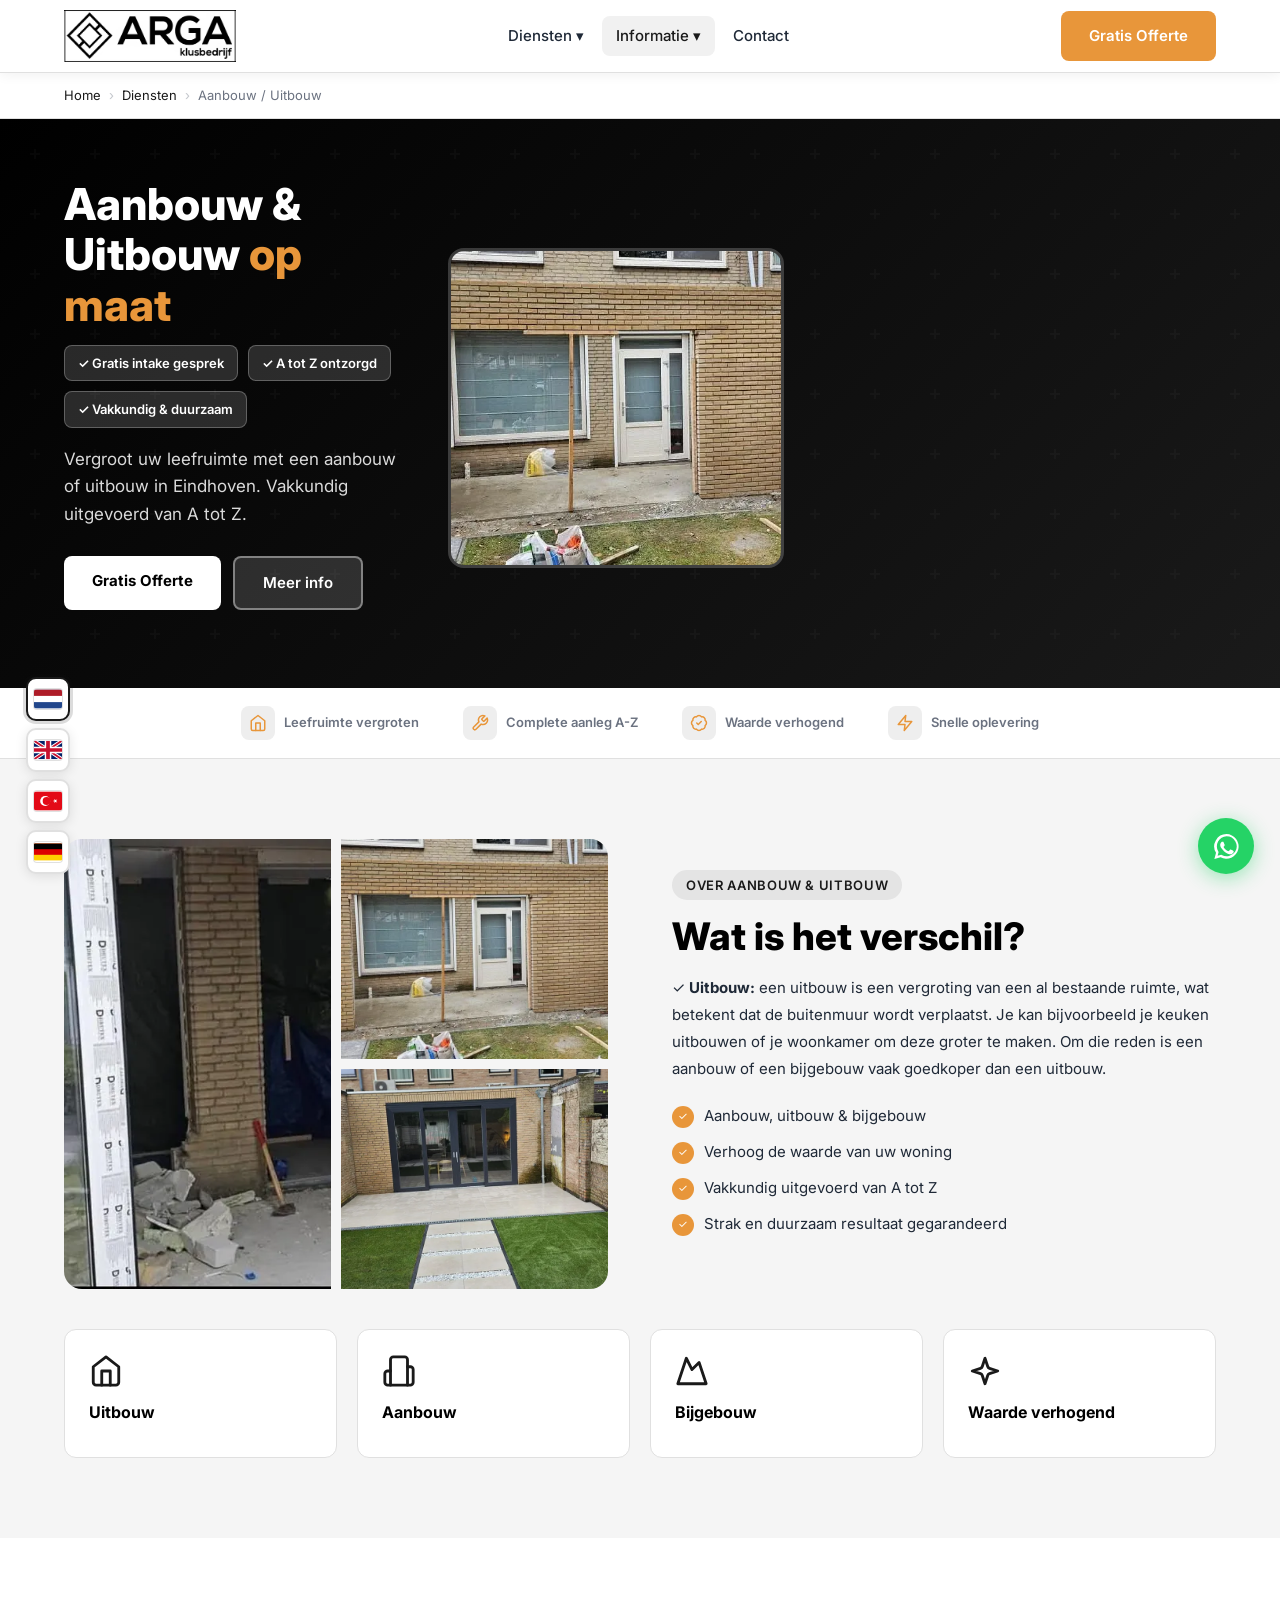
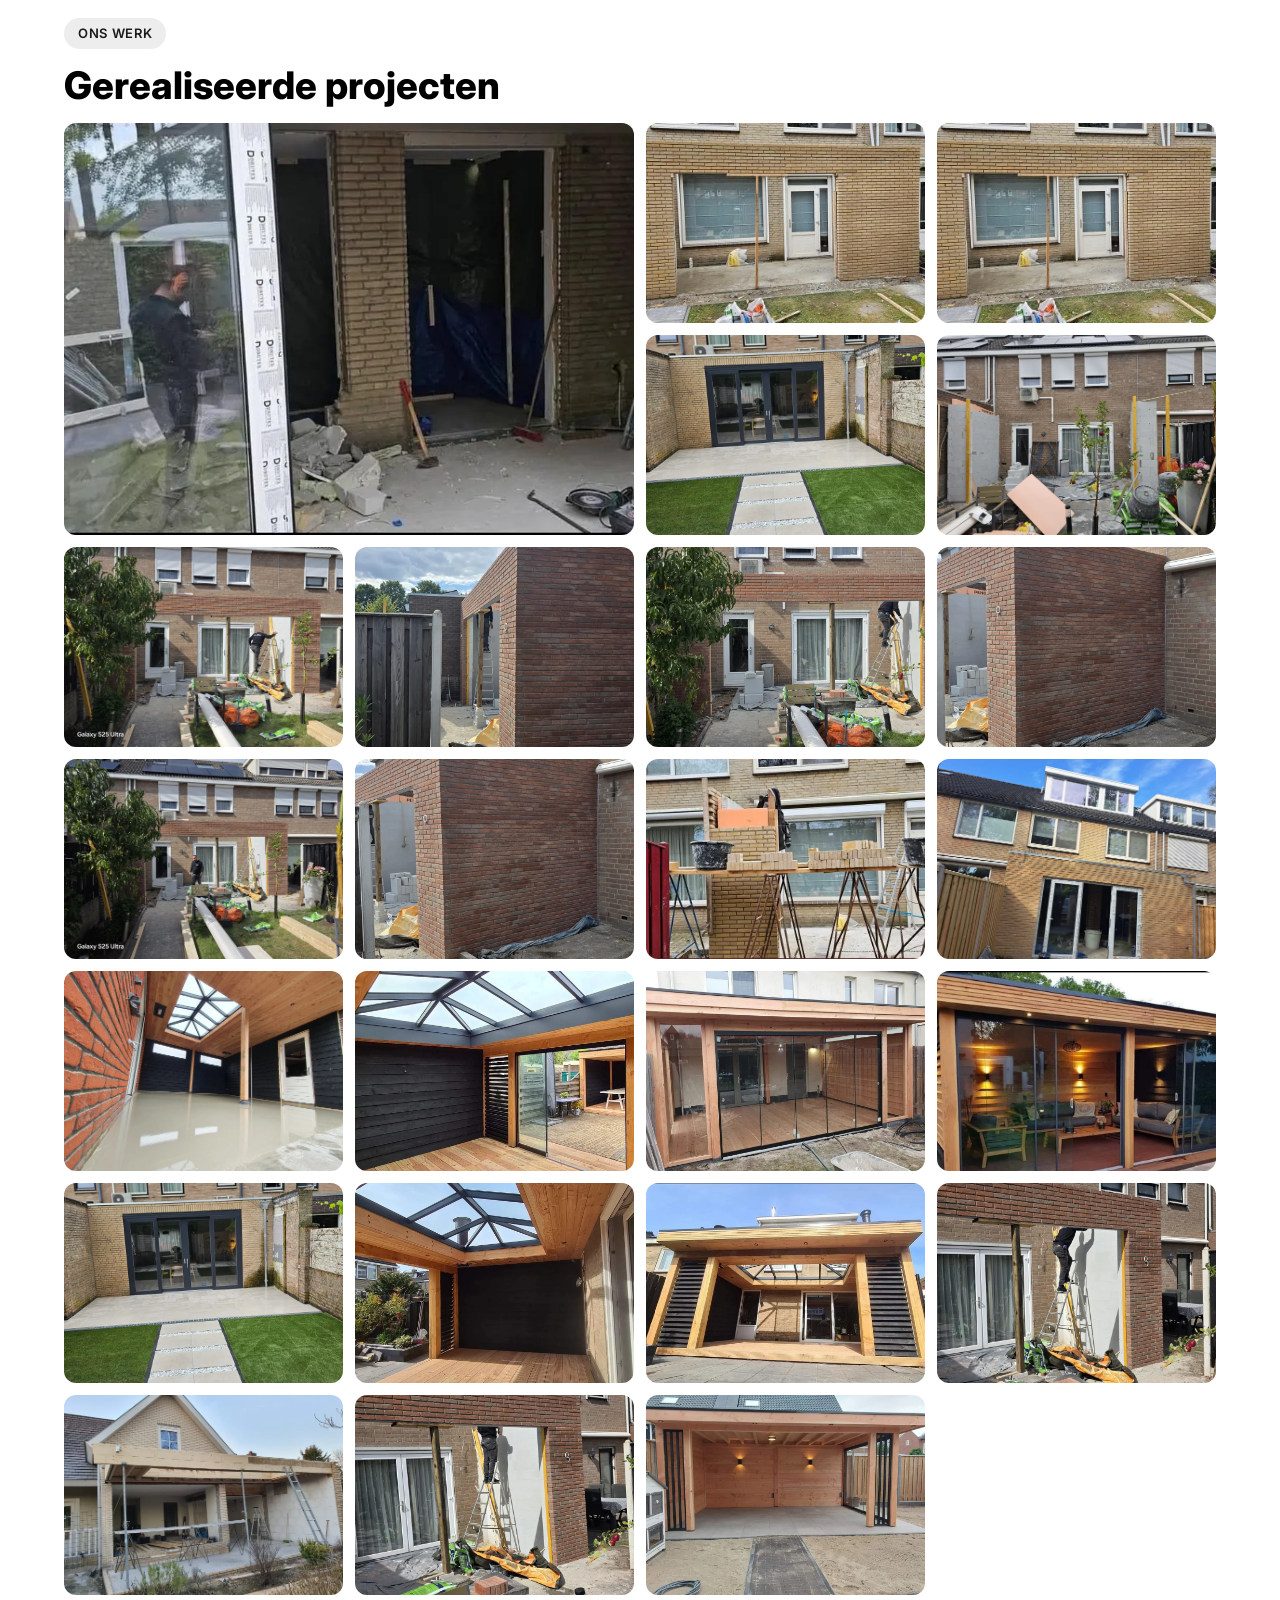
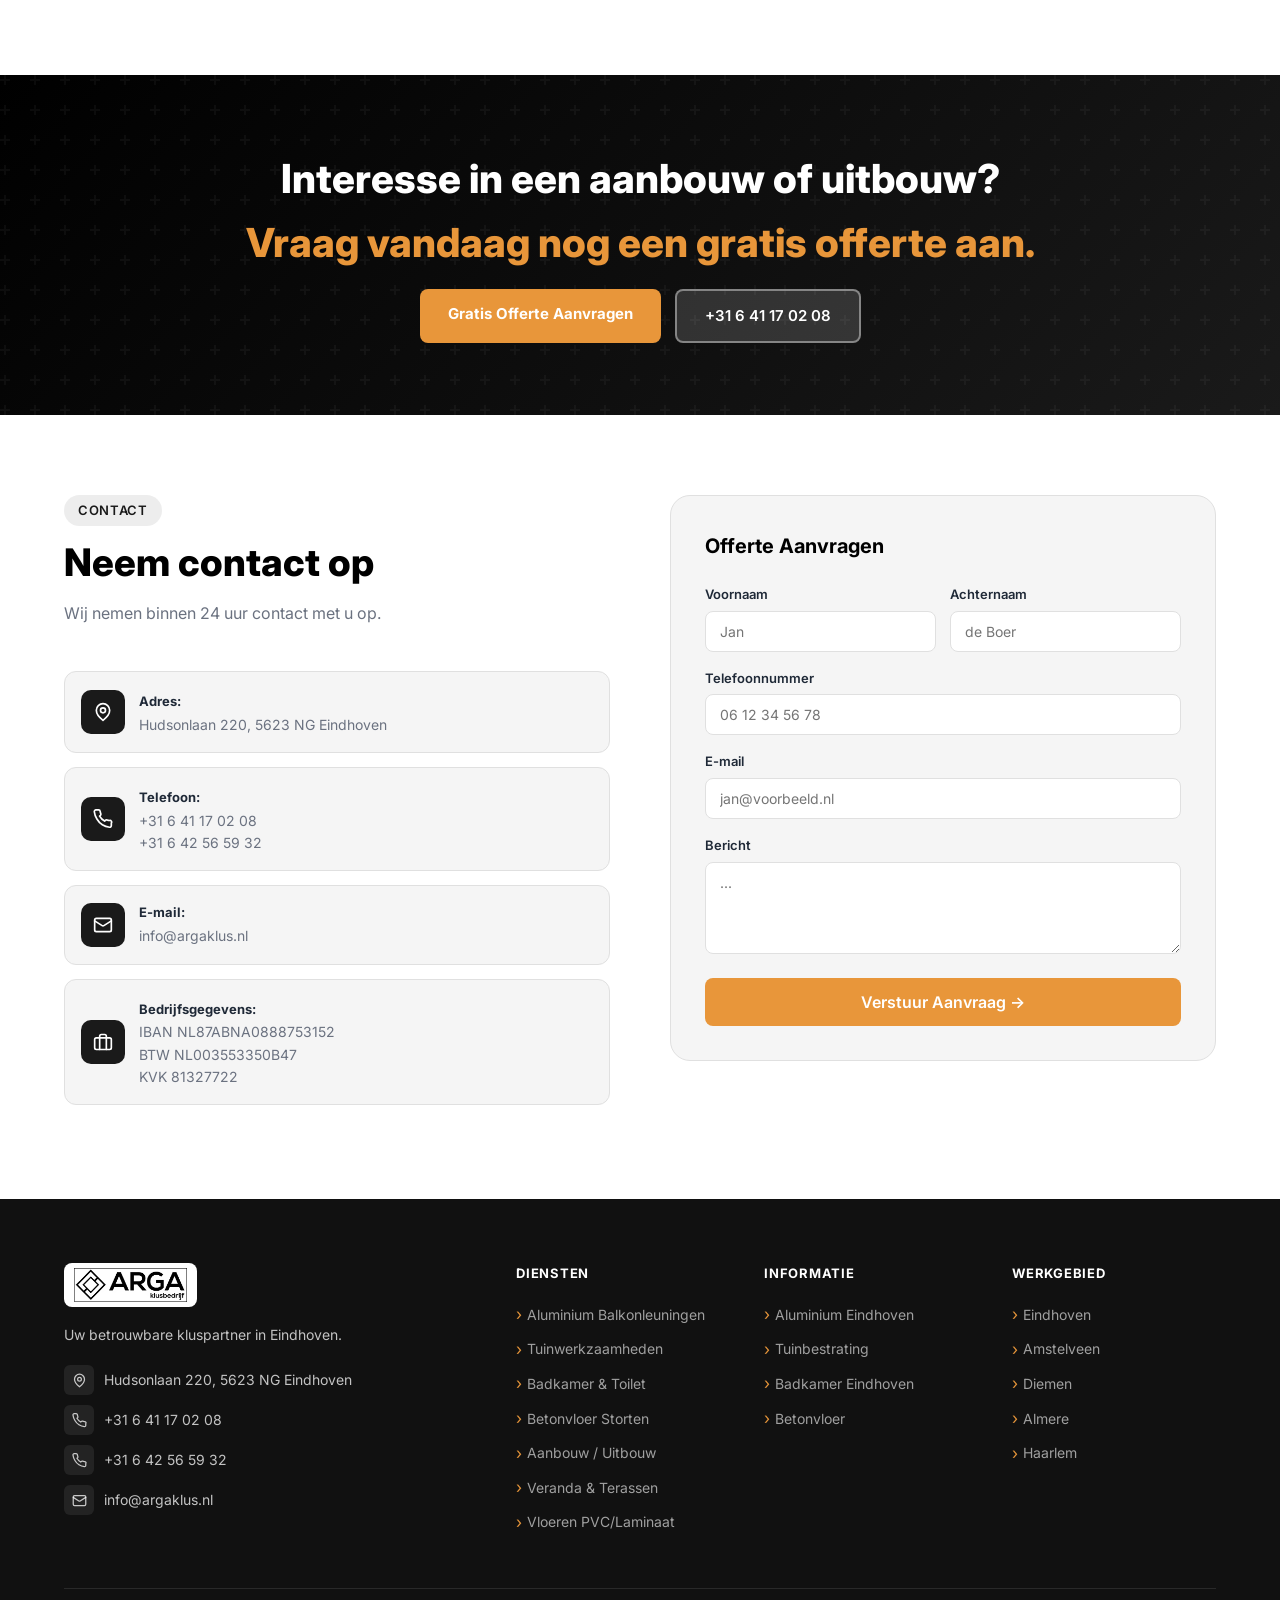
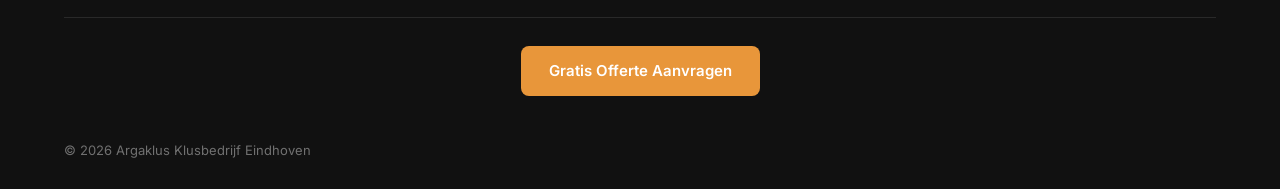
==== aanbouw-uitbouw.html @ f128bb31 "fix: restore img-gallery grid layout on mobile Problem: picture { display: contents } has known bugs" ====
<!DOCTYPE html>
<html lang="nl">
<head>
<meta charset="UTF-8" />
<meta name="viewport" content="width=device-width, initial-scale=1.0" />
<title>Aanbouw & Uitbouw Eindhoven – Argaklus Eindhoven</title>
<meta name="description" content="Professionele aanbouw en uitbouw in Eindhoven van A tot Z. Vergroot uw leefruimte met een vakkundige aanbouw of uitbouw." />
<link rel="preconnect" href="https://fonts.googleapis.com" />
<link rel="preconnect" href="https://fonts.gstatic.com" crossorigin />
<link rel="preload" href="https://fonts.googleapis.com/css2?family=Inter:wght@400;500;600;700;800&display=swap" as="style" onload="this.onload=null;this.rel='stylesheet'" />
<noscript><link rel="stylesheet" href="https://fonts.googleapis.com/css2?family=Inter:wght@400;500;600;700;800&display=swap" /></noscript>
<link rel="stylesheet" href="style.css?v=14" />
<style>
.page-hero{background:linear-gradient(135deg,var(--primary-dark),var(--primary));color:white;padding:60px 0 50px;position:relative;overflow:hidden}
.page-hero::before{content:'';position:absolute;inset:0;opacity:.4;background:url("data:image/svg+xml,%3Csvg width='60' height='60' viewBox='0 0 60 60' xmlns='http://www.w3.org/2000/svg'%3E%3Cg fill='none'%3E%3Cg fill='%23ffffff' fill-opacity='0.06'%3E%3Cpath d='M36 34v-4h-2v4h-4v2h4v4h2v-4h4v-2h-4z'/%3E%3C/g%3E%3C/g%3E%3C/svg%3E")}
.page-hero__inner{position:relative;display:grid;grid-template-columns:1fr 1fr;gap:48px;align-items:center}
.page-hero h1{font-size:clamp(26px,4vw,44px);font-weight:800;line-height:1.15;margin-bottom:14px}
.page-hero h1 em{color:var(--accent);font-style:normal}
.ph-lead{font-size:16px;opacity:.85;margin-bottom:22px}
.page-hero__img{border-radius:16px;overflow:hidden;height:320px;border:3px solid rgba(255,255,255,.2)}
.page-hero__img img{width:100%;height:100%;object-fit:cover}
.hbadges{display:flex;gap:10px;flex-wrap:wrap;margin-bottom:18px}
.hb{background:rgba(255,255,255,.15);border:1px solid rgba(255,255,255,.25);border-radius:8px;padding:7px 13px;font-size:13px;font-weight:600}
.info-grid{display:grid;grid-template-columns:repeat(auto-fit,minmax(240px,1fr));gap:20px;margin-top:40px}
.info-card{background:var(--white);border:1px solid var(--border);border-radius:var(--radius);padding:24px}
.info-card .ici{margin-bottom:12px;color:var(--primary);display:flex;align-items:center}.info-card .ici svg{display:block;flex-shrink:0}
.info-card h3{font-size:16px;font-weight:700;color:var(--primary-dark);margin-bottom:8px}
.info-card p{font-size:14px;color:var(--text-light);line-height:1.7}
.dt p{font-size:15px;color:var(--text);line-height:1.8;margin-bottom:14px}
@media(max-width:960px){.page-hero__inner{grid-template-columns:1fr}.page-hero__img{height:200px}}
</style>
<link rel="preload" as="image" href="img/aanbouw/aanbouw-2.webp" type="image/webp" fetchpriority="high" />
<link rel="icon" href="img/logo.svg" type="image/svg+xml" /><link rel="icon" href="img/logo.png" type="image/png" />
</head>
<body><nav class="navbar"><div class="container"><div class="navbar__inner">
<a href="index.html" class="navbar__logo">
  <img src="img/logo.png" alt="ARGA klusbedrijf" width="140" height="42">
</a>
<ul class="navbar__menu">
<li><a href="index.html#diensten"><span data-lang="nl" class="lang-active">Diensten &#9662;</span><span data-lang="en">Services &#9662;</span><span data-lang="tr">Hizmetler &#9662;</span></a>
<div class="dropdown">
<a href="aluminium-balkonleuningen.html"><span data-lang="nl" class="lang-active">Aluminium Balkonleuningen</span><span data-lang="en">Aluminium Balcony Railings</span><span data-lang="tr">Aluminyum Balkon Korkuluklari</span></a>
<a href="tuinwerkzaamheden.html"><span data-lang="nl" class="lang-active">Tuinwerkzaamheden</span><span data-lang="en">Garden Works</span><span data-lang="tr">Bahce Islemleri</span></a>
<a href="badkamer-renovatie.html"><span data-lang="nl" class="lang-active">Badkamer &amp; Toilet</span><span data-lang="en">Bathroom &amp; Toilet</span><span data-lang="tr">Banyo &amp; Tuvalet</span></a>
<a href="betonvloer-storten.html"><span data-lang="nl" class="lang-active">Betonvloer Storten</span><span data-lang="en">Concrete Floors</span><span data-lang="tr">Beton Zemin</span></a>
<a href="aanbouw-uitbouw.html"><span data-lang="nl" class="lang-active">Aanbouw / Uitbouw</span><span data-lang="en">Extension / Expansion</span><span data-lang="tr">Ek Yapı / Genişletme</span></a>
<a href="veranda-terassen.html"><span data-lang="nl" class="lang-active">Veranda &amp; Terassen</span><span data-lang="en">Veranda &amp; Terraces</span><span data-lang="tr">Veranda &amp; Teraslar</span><span data-lang="de">Veranda &amp; Terrassen</span></a>
<a href="vloeren.html"><span data-lang="nl" class="lang-active">Vloeren PVC/Laminaat/Vloertegels</span><span data-lang="en">Floors PVC/Laminate/Tiles</span><span data-lang="tr">Zemin PVC/Laminat/Fayans</span></a>
</div></li>
<li><a href="#"><span data-lang="nl" class="lang-active">Informatie &#9662;</span><span data-lang="en">Information &#9662;</span><span data-lang="tr">Bilgi &#9662;</span><span data-lang="de">Information &#9662;</span></a>
<div class="dropdown">
<a href="aanbouw-uitbouw.html#info"><span data-lang="nl" class="lang-active">Aanbouw en Uitbouw</span><span data-lang="en">Extension Information</span><span data-lang="tr">Ek Yapı Bilgisi</span><span data-lang="de">Anbau Information</span></a>
<a href="veranda-terassen.html#info"><span data-lang="nl" class="lang-active">Veranda Eindhoven</span><span data-lang="en">Veranda Eindhoven</span><span data-lang="tr">Veranda Eindhoven</span><span data-lang="de">Veranda Eindhoven</span></a>
<a href="vloeren-pvc-laminaat-vloertegels.html#info"><span data-lang="nl" class="lang-active">Vloeren en Vloertegels</span><span data-lang="en">Floors and Tiles</span><span data-lang="tr">Zemin ve Yer Karosu</span><span data-lang="de">Böden und Fliesen</span></a>
<a href="aluminium-balkonleuningen.html#info"><span data-lang="nl" class="lang-active">Aluminium Leuning Eindhoven</span><span data-lang="en">Aluminium Railing Eindhoven</span><span data-lang="tr">Alüminyum Korkuluk Eindhoven</span><span data-lang="de">Aluminiumgeländer Eindhoven</span></a>
<a href="tuinwerkzaamheden.html#info"><span data-lang="nl" class="lang-active">Tuinbestrating Eindhoven</span><span data-lang="en">Garden Paving Eindhoven</span><span data-lang="tr">Bahçe Döşeme Eindhoven</span><span data-lang="de">Gartengestaltung Eindhoven</span></a>
<a href="badkamer-renovatie.html#info"><span data-lang="nl" class="lang-active">Badkamer Renovatie Eindhoven</span><span data-lang="en">Bathroom Renovation Eindhoven</span><span data-lang="tr">Banyo Yenileme Eindhoven</span><span data-lang="de">Badrenovierung Eindhoven</span></a>
<a href="betonvloer-storten.html#info"><span data-lang="nl" class="lang-active">Betonvloer Eindhoven</span><span data-lang="en">Concrete Floor Eindhoven</span><span data-lang="tr">Beton Zemin Eindhoven</span><span data-lang="de">Betonboden Eindhoven</span></a>
</div></li>
<li><a href="#contact"><span data-lang="nl" class="lang-active">Contact</span><span data-lang="en">Contact</span><span data-lang="tr">Iletisim</span></a></li>
</ul>
<div class="navbar__right">
  <a href="#contact" class="btn btn-primary"><span data-lang="nl" class="lang-active">Gratis Offerte</span><span data-lang="en">Free Quote</span><span data-lang="tr">Ucretsiz Teklif</span></a>
  <button class="navbar__burger" id="burgerBtn" aria-label="Menu"><span></span><span></span><span></span></button>
</div>
</div></div></nav>
<div class="mobile-menu-overlay" id="mobileMenu">
  <p class="mob-section-title" data-lang="nl" style="display:block">Diensten</p>
  <p class="mob-section-title" data-lang="en">Services</p>
  <p class="mob-section-title" data-lang="tr">Hizmetler</p>
  <a href="aluminium-balkonleuningen.html" class="mob-link"><span data-lang="nl" class="lang-active">Aluminium Balkonleuningen</span><span data-lang="en">Aluminium Balcony Railings</span><span data-lang="tr">Alüminyum Balkon Korkulukları</span></a>
  <a href="tuinwerkzaamheden.html" class="mob-link"><span data-lang="nl" class="lang-active">Tuinwerkzaamheden</span><span data-lang="en">Garden Works</span><span data-lang="tr">Bahçe İşlemleri</span></a>
  <a href="badkamer-renovatie.html" class="mob-link"><span data-lang="nl" class="lang-active">Badkamer &amp; Toilet Renovatie</span><span data-lang="en">Bathroom &amp; Toilet Renovation</span><span data-lang="tr">Banyo &amp; Tuvalet Yenileme</span></a>
  <a href="betonvloer-storten.html" class="mob-link"><span data-lang="nl" class="lang-active">Betonvloer Storten</span><span data-lang="en">Concrete Floor Pouring</span><span data-lang="tr">Beton Zemin Döküm</span></a>
  <a href="aanbouw-uitbouw.html" class="mob-link"><span data-lang="nl" class="lang-active">Aanbouw / Uitbouw</span><span data-lang="en">Extension / Expansion</span><span data-lang="tr">Ek Yapı / Genişletme</span></a>
  <a href="veranda-terassen.html" class="mob-link"><span data-lang="nl" class="lang-active">Veranda &amp; Terassen</span><span data-lang="en">Veranda &amp; Terraces</span><span data-lang="tr">Veranda &amp; Teraslar</span><span data-lang="de">Veranda &amp; Terrassen</span></a>
  <a href="vloeren.html" class="mob-link"><span data-lang="nl" class="lang-active">Vloeren PVC/Laminaat/Vloertegels</span><span data-lang="en">Floors PVC/Laminate/Tiles</span><span data-lang="tr">Zemin PVC/Laminat/Fayans</span></a>
  <p class="mob-section-title">Info</p>
  <a href="#contact" class="mob-link"><span data-lang="nl" class="lang-active">Contact &amp; Gratis Offerte</span><span data-lang="en">Contact &amp; Free Quote</span><span data-lang="tr">İletişim &amp; Ücretsiz Teklif</span></a>
  <a href="#contact" class="btn btn-primary" style="display:block;text-align:center;margin-top:16px;"><span data-lang="nl" class="lang-active">Gratis Offerte Aanvragen</span><span data-lang="en">Request Free Quote</span><span data-lang="tr">Ücretsiz Teklif Al</span></a>
</div>
<div class="breadcrumb"><div class="container"><div class="breadcrumb__inner">
<a href="index.html"><span data-lang="nl" class="lang-active">Home</span><span data-lang="en">Home</span><span data-lang="tr">Ana Sayfa</span></a>
<span class="sep">&#8250;</span>
<a href="index.html#diensten"><span data-lang="nl" class="lang-active">Diensten</span><span data-lang="en">Services</span><span data-lang="tr">Hizmetler</span></a>
<span class="sep">&#8250;</span>
<span data-lang="nl" class="lang-active">Aanbouw / Uitbouw</span><span data-lang="en">Extension / Expansion</span><span data-lang="tr">Ek Yapı / Genişletme</span>
</div></div></div>

<section class="page-hero"><div class="container"><div class="page-hero__inner">
<div>
<h1 data-lang="nl" class="lang-active">Aanbouw &amp; Uitbouw <em>op maat</em></h1><h1 data-lang="en">Extension &amp; Expansion <em>customised</em></h1><h1 data-lang="tr">Özel <em>Ek Yapı &amp; Genişletme</em></h1>
<div class="hbadges">
<div class="hb">&#10003; <span data-lang="nl" class="lang-active">Gratis intake gesprek</span><span data-lang="en">Free intake consultation</span><span data-lang="tr">Ücretsiz görüşme</span></div>
<div class="hb">&#10003; <span data-lang="nl" class="lang-active">A tot Z ontzorgd</span><span data-lang="en">A to Z taken care of</span><span data-lang="tr">A'dan Z'ye tam hizmet</span></div>
<div class="hb">&#10003; <span data-lang="nl" class="lang-active">Vakkundig &amp; duurzaam</span><span data-lang="en">Professional &amp; durable</span><span data-lang="tr">Profesyonel &amp; kalıcı</span></div>
</div>
<p class="ph-lead" data-lang="nl" class="lang-active">Vergroot uw leefruimte met een aanbouw of uitbouw in Eindhoven. Vakkundig uitgevoerd van A tot Z.</p><p class="ph-lead" data-lang="en">Expand your living space with an extension or expansion in Eindhoven. Professionally executed from A to Z.</p><p class="ph-lead" data-lang="tr">Eindhoven'da ek yapı veya genişletme ile yaşam alanınızı büyütün. A'dan Z'ye profesyonel uygulama.</p>
<div class="hero__buttons">
<a href="#contact" class="btn btn-white"><span data-lang="nl" class="lang-active">Gratis Offerte</span><span data-lang="en">Free Quote</span><span data-lang="tr">Ücretsiz Teklif</span></a>
<a href="#info" class="btn btn-ghost"><span data-lang="nl" class="lang-active">Meer info</span><span data-lang="en">More info</span><span data-lang="tr">Daha fazla</span></a>
</div>
</div>
<div class="page-hero__img"><picture><source srcset="img/aanbouw/aanbouw-2.webp" type="image/webp"><img src="img/aanbouw/aanbouw-2.jpg" alt="Aanbouw Uitbouw Eindhoven" width="1080" height="494" data-full-webp="img/aanbouw/aanbouw-2.webp" fetchpriority="high"></picture></div>
</div></div></section>

<div class="trust-bar"><div class="container"><div class="trust-bar__inner">
<div class="trust-item"><div class="icon"><svg xmlns="http://www.w3.org/2000/svg" viewBox="0 0 24 24" fill="none" stroke="currentColor" stroke-width="2" stroke-linecap="round" stroke-linejoin="round"><path d="m3 9 9-7 9 7v11a2 2 0 0 1-2 2H5a2 2 0 0 1-2-2z"/><polyline points="9 22 9 12 15 12 15 22"/></svg></div><span data-lang="nl" class="lang-active">Leefruimte vergroten</span><span data-lang="en">Expand living space</span><span data-lang="tr">Yaşam alanı genişletme</span></div>
<div class="trust-item"><div class="icon"><svg xmlns="http://www.w3.org/2000/svg" viewBox="0 0 24 24" fill="none" stroke="currentColor" stroke-width="2" stroke-linecap="round" stroke-linejoin="round"><path d="M14.7 6.3a1 1 0 0 0 0 1.4l1.6 1.6a1 1 0 0 0 1.4 0l3.77-3.77a6 6 0 0 1-7.94 7.94l-6.91 6.91a2.12 2.12 0 0 1-3-3l6.91-6.91a6 6 0 0 1 7.94-7.94l-3.76 3.76z"/></svg></div><span data-lang="nl" class="lang-active">Complete aanleg A-Z</span><span data-lang="en">Complete A-Z installation</span><span data-lang="tr">A'dan Z'ye yapım</span></div>
<div class="trust-item"><div class="icon"><svg xmlns="http://www.w3.org/2000/svg" viewBox="0 0 24 24" fill="none" stroke="currentColor" stroke-width="2" stroke-linecap="round" stroke-linejoin="round"><path d="M3.85 8.62a4 4 0 0 1 4.78-4.77 4 4 0 0 1 6.74 0 4 4 0 0 1 4.78 4.78 4 4 0 0 1 0 6.74 4 4 0 0 1-4.77 4.78 4 4 0 0 1-6.75 0 4 4 0 0 1-4.78-4.77 4 4 0 0 1 0-6.76Z"/><path d="m9 12 2 2 4-4"/></svg></div><span data-lang="nl" class="lang-active">Waarde verhogend</span><span data-lang="en">Value increasing</span><span data-lang="tr">Değer artırıcı</span></div>
<div class="trust-item"><div class="icon"><svg xmlns="http://www.w3.org/2000/svg" viewBox="0 0 24 24" fill="none" stroke="currentColor" stroke-width="2" stroke-linecap="round" stroke-linejoin="round"><polygon points="13 2 3 14 12 14 11 22 21 10 12 10 13 2"/></svg></div><span data-lang="nl" class="lang-active">Snelle oplevering</span><span data-lang="en">Fast delivery</span><span data-lang="tr">Hızlı teslim</span></div>
</div></div></div>

<section class="service-block" id="info"><div class="container">
<div class="service-block__inner">
<div class="img-gallery">
<picture><source srcset="img/aanbouw/aanbouw-24.webp" type="image/webp"><img src="img/aanbouw/aanbouw-24.jpg" alt="" width="1440" height="682" loading="lazy" data-full-webp="img/aanbouw/aanbouw-24.webp"></picture><picture><source srcset="img/aanbouw/aanbouw-2.webp" type="image/webp"><img src="img/aanbouw/aanbouw-2.jpg" alt="" width="1080" height="494" loading="lazy" data-full-webp="img/aanbouw/aanbouw-2.webp"></picture><picture><source srcset="img/aanbouw/aanbouw-3.webp" type="image/webp"><img src="img/aanbouw/aanbouw-3.jpg" alt="" width="1600" height="747" loading="lazy" data-full-webp="img/aanbouw/aanbouw-3.webp"></picture>
</div>
<div>
<div class="tag"><span data-lang="nl" class="lang-active">Over Aanbouw &amp; Uitbouw</span><span data-lang="en">About Extension &amp; Expansion</span><span data-lang="tr">Ek Yapı &amp; Genişletme Hakkında</span></div>
<h2 class="section-title"><span data-lang="nl" class="lang-active">Wat is het verschil?</span><span data-lang="en">What is the difference?</span><span data-lang="tr">Fark nedir?</span></h2>
<div class="dt">
<p data-lang="nl" class="lang-active">&#10003; <strong>Uitbouw:</strong> een uitbouw is een vergroting van een al bestaande ruimte, wat betekent dat de buitenmuur wordt verplaatst. Je kan bijvoorbeeld je keuken uitbouwen of je woonkamer om deze groter te maken. Om die reden is een aanbouw of een bijgebouw vaak goedkoper dan een uitbouw.</p>
<p data-lang="nl" class="lang-active">&#10003; <strong>Aanbouw:</strong> een aanbouw is een bouwwerk die aan de bestaande woning wordt geplakt en waar je een afzonderlijke ruimte voor terugkrijgt. De buitenmuren blijven gewoon staan, maar er is wel een verbinding tussen de twee kamers door middel van een deur. Een balkon is bv. een aanbouw en een bijkeuken of schuur kan dit ook zijn.</p>
<p data-lang="nl" class="lang-active">&#10003; <strong>Bijgebouw:</strong> een bijgebouw is vergelijkbaar met een aanbouw. Alleen is er dan geen verbinding met het hoofdgebouw. Een bijgebouw kan vast zitten aan het hoofdgebouw, maar dat hoeft niet altijd. Het geeft je een extra afzonderlijke ruimte die je dus alleen buitenom kan bereiken. Een tuinhuisje is bijvoorbeeld een bijgebouw.</p>
<p data-lang="en">&#10003; <strong>Extension (Uitbouw):</strong> an extension is an enlargement of an existing room, meaning the exterior wall is moved outward. For example, you can extend your kitchen or living room to make it bigger. For this reason, an annex or outbuilding is often cheaper than an extension.</p>
<p data-lang="en">&#10003; <strong>Annex (Aanbouw):</strong> an annex is a structure added to the existing home that gives you a separate room. The exterior walls stay in place, but there is a connection between the two rooms through a door. A balcony is for example an annex, and a utility room or shed can also be one.</p>
<p data-lang="en">&#10003; <strong>Outbuilding (Bijgebouw):</strong> an outbuilding is similar to an annex. The only difference is that there is no connection to the main building. An outbuilding can be attached to the main building, but does not have to be. It gives you an extra separate space that can only be reached from outside. A garden shed is an example of an outbuilding.</p>
<p data-lang="tr">&#10003; <strong>Genişletme (Uitbouw):</strong> genişletme, mevcut bir odanın büyütülmesidir; bu da dış duvarın dışa doğru taşındığı anlamına gelir. Örneğin mutfağınızı veya oturma odanızı genişletebilirsiniz. Bu nedenle ek yapı veya müştemilat genellikle genişletmeden daha ucuzdur.</p>
<p data-lang="tr">&#10003; <strong>Ek Yapı (Aanbouw):</strong> ek yapı, mevcut konuta eklenen ve ayrı bir oda sağlayan bir yapıdır. Dış duvarlar yerinde kalır, ancak iki oda arasında bir kapıyla bağlantı vardır. Balkon bir ek yapı örneğidir; kiler veya depo da olabilir.</p>
<p data-lang="tr">&#10003; <strong>Müştemilat (Bijgebouw):</strong> müştemilat, ek yapıya benzer ancak ana bina ile bağlantısı yoktur. Bahçe evi, müştemilat için güzel bir örnektir.</p>
</div>
<ul class="feature-list">
<li><div class="check">&#10003;</div><span data-lang="nl" class="lang-active">Aanbouw, uitbouw &amp; bijgebouw</span><span data-lang="en">Annex, extension &amp; outbuilding</span><span data-lang="tr">Ek yapı, genişletme &amp; müştemilat</span></li>
<li><div class="check">&#10003;</div><span data-lang="nl" class="lang-active">Verhoog de waarde van uw woning</span><span data-lang="en">Increase the value of your home</span><span data-lang="tr">Evinizin değerini artırın</span></li>
<li><div class="check">&#10003;</div><span data-lang="nl" class="lang-active">Vakkundig uitgevoerd van A tot Z</span><span data-lang="en">Professionally executed from A to Z</span><span data-lang="tr">A'dan Z'ye profesyonel uygulama</span></li>
<li><div class="check">&#10003;</div><span data-lang="nl" class="lang-active">Strak en duurzaam resultaat gegarandeerd</span><span data-lang="en">Neat and durable result guaranteed</span><span data-lang="tr">Düzgün ve kalıcı sonuç garantisi</span></li>
</ul>
</div>
</div>
<div class="info-grid">
<div class="info-card"><div class="ici"><svg xmlns="http://www.w3.org/2000/svg" viewBox="0 0 24 24" fill="none" stroke="currentColor" stroke-width="2" stroke-linecap="round" stroke-linejoin="round" width="34" height="34"><path d="m3 9 9-7 9 7v11a2 2 0 0 1-2 2H5a2 2 0 0 1-2-2z"/><polyline points="9 22 9 12 15 12 15 22"/></svg></div><h3 data-lang="nl" class="lang-active">Uitbouw</h3><h3 data-lang="en">Extension</h3><h3 data-lang="tr">Genişletme</h3><p data-lang="nl" class="lang-active">Vergroot een bestaande ruimte door de buitenmuur te verplaatsen. Ideaal voor keuken of woonkamer.</p><p data-lang="en">Enlarge an existing room by moving the exterior wall. Ideal for kitchen or living room.</p><p data-lang="tr">Dış duvarı dışa taşıyarak mevcut odayı büyütün. Mutfak veya oturma odası için idealdir.</p></div>
<div class="info-card"><div class="ici"><svg xmlns="http://www.w3.org/2000/svg" viewBox="0 0 24 24" fill="none" stroke="currentColor" stroke-width="2" stroke-linecap="round" stroke-linejoin="round" width="34" height="34"><path d="M6 22V4a2 2 0 0 1 2-2h8a2 2 0 0 1 2 2v18Z"/><path d="M6 12H4a2 2 0 0 0-2 2v6a2 2 0 0 0 2 2h2"/><path d="M18 9h2a2 2 0 0 1 2 2v9a2 2 0 0 1-2 2h-2"/></svg></div><h3 data-lang="nl" class="lang-active">Aanbouw</h3><h3 data-lang="en">Annex</h3><h3 data-lang="tr">Ek Yapı</h3><p data-lang="nl" class="lang-active">Een aparte ruimte aan de woning geplakt met een deur als verbinding. Bijkeuken, schuur of balkon.</p><p data-lang="en">A separate room attached to the house with a door as connection. Utility room, shed or balcony.</p><p data-lang="tr">Kapı ile bağlantılı, eve eklenmiş ayrı bir oda. Kiler, depo veya balkon.</p></div>
<div class="info-card"><div class="ici"><svg xmlns="http://www.w3.org/2000/svg" viewBox="0 0 24 24" fill="none" stroke="currentColor" stroke-width="2" stroke-linecap="round" stroke-linejoin="round" width="34" height="34"><path d="m8 3 4 8 5-5 5 15H2L8 3z"/></svg></div><h3 data-lang="nl" class="lang-active">Bijgebouw</h3><h3 data-lang="en">Outbuilding</h3><h3 data-lang="tr">Müştemilat</h3><p data-lang="nl" class="lang-active">Een extra ruimte zonder verbinding met het hoofdgebouw. Bereikbaar alleen buitenom, bijv. tuinhuisje.</p><p data-lang="en">An extra space without connection to the main building. Only accessible from outside, e.g. garden shed.</p><p data-lang="tr">Ana bina ile bağlantısız ekstra alan. Yalnızca dışarıdan erişilebilir, örneğin bahçe evi.</p></div>
<div class="info-card"><div class="ici"><svg xmlns="http://www.w3.org/2000/svg" viewBox="0 0 24 24" fill="none" stroke="currentColor" stroke-width="2" stroke-linecap="round" stroke-linejoin="round" width="34" height="34"><path d="m12 3-1.912 5.813a2 2 0 0 1-1.275 1.275L3 12l5.813 1.912a2 2 0 0 1 1.275 1.275L12 21l1.912-5.813a2 2 0 0 1 1.275-1.275L21 12l-5.813-1.912a2 2 0 0 1-1.275-1.275L12 3Z"/></svg></div><h3 data-lang="nl" class="lang-active">Waarde verhogend</h3><h3 data-lang="en">Value increasing</h3><h3 data-lang="tr">Değer artırıcı</h3><p data-lang="nl" class="lang-active">Een aanbouw of uitbouw verhoogt de marktwaarde van uw woning aanzienlijk.</p><p data-lang="en">An annex or extension significantly increases the market value of your home.</p><p data-lang="tr">Ek yapı veya genişletme, evinizin piyasa değerini önemli ölçüde artırır.</p></div>
</div>
</div></section>

<section class="gallery-section" style="background:var(--white);"><div class="container">
<div class="tag"><span data-lang="nl" class="lang-active">Ons werk</span><span data-lang="en">Our work</span><span data-lang="tr">İşlerimiz</span></div>
<h2 class="section-title"><span data-lang="nl" class="lang-active">Gerealiseerde projecten</span><span data-lang="en">Completed projects</span><span data-lang="tr">Tamamlanan projeler</span></h2>
<div class="gallery-grid">
<div class="gallery-item"><picture><source srcset="img/aanbouw/aanbouw-24.webp" type="image/webp"><img src="img/aanbouw/aanbouw-24.jpg" alt="Aanbouw Eindhoven" width="1440" height="682" loading="lazy" data-full-webp="img/aanbouw/aanbouw-24.webp"></picture><div class="gallery-overlay"><span>Aanbouw Eindhoven</span></div></div>
<div class="gallery-item"><picture><source srcset="img/aanbouw/aanbouw-2.webp" type="image/webp"><img src="img/aanbouw/aanbouw-2.jpg" alt="Uitbouw Eindhoven" width="1080" height="494" loading="lazy" data-full-webp="img/aanbouw/aanbouw-2.webp"></picture><div class="gallery-overlay"><span>Uitbouw Eindhoven</span></div></div>
<div class="gallery-item"><picture><source srcset="img/aanbouw/aanbouw-2.webp" type="image/webp"><img src="img/aanbouw/aanbouw-2.jpg" alt="Uitbouw Eindhoven" width="1080" height="494" loading="lazy" data-full-webp="img/aanbouw/aanbouw-2.webp"></picture><div class="gallery-overlay"><span>Uitbouw Eindhoven</span></div></div>
<div class="gallery-item"><picture><source srcset="img/aanbouw/aanbouw-3.webp" type="image/webp"><img src="img/aanbouw/aanbouw-3.jpg" alt="Bijgebouw Eindhoven" width="1600" height="747" loading="lazy" data-full-webp="img/aanbouw/aanbouw-3.webp"></picture><div class="gallery-overlay"><span>Bijgebouw Eindhoven</span></div></div>
<div class="gallery-item"><picture><source srcset="img/aanbouw/aanbouw-4.webp" type="image/webp"><img src="img/aanbouw/aanbouw-4.jpg" alt="Aanbouw Eindhoven" width="2000" height="1500" loading="lazy" data-full-webp="img/aanbouw/aanbouw-4.webp"></picture><div class="gallery-overlay"><span>Aanbouw Eindhoven</span></div></div>
<div class="gallery-item"><picture><source srcset="img/aanbouw/aanbouw-5.webp" type="image/webp"><img src="img/aanbouw/aanbouw-5.jpg" alt="Uitbouw Eindhoven" width="2000" height="1500" loading="lazy" data-full-webp="img/aanbouw/aanbouw-5.webp"></picture><div class="gallery-overlay"><span>Uitbouw Eindhoven</span></div></div>
<div class="gallery-item"><picture><source srcset="img/aanbouw/aanbouw-6.webp" type="image/webp"><img src="img/aanbouw/aanbouw-6.jpg" alt="Bijgebouw Eindhoven" width="1500" height="2000" loading="lazy" data-full-webp="img/aanbouw/aanbouw-6.webp"></picture><div class="gallery-overlay"><span>Bijgebouw Eindhoven</span></div></div>
<div class="gallery-item"><picture><source srcset="img/aanbouw/aanbouw-7.webp" type="image/webp"><img src="img/aanbouw/aanbouw-7.jpg" alt="Aanbouw Eindhoven" width="1500" height="2000" loading="lazy" data-full-webp="img/aanbouw/aanbouw-7.webp"></picture><div class="gallery-overlay"><span>Aanbouw Eindhoven</span></div></div>
<div class="gallery-item"><picture><source srcset="img/aanbouw/aanbouw-8.webp" type="image/webp"><img src="img/aanbouw/aanbouw-8.jpg" alt="Uitbouw Eindhoven" width="1500" height="2000" loading="lazy" data-full-webp="img/aanbouw/aanbouw-8.webp"></picture><div class="gallery-overlay"><span>Uitbouw Eindhoven</span></div></div>
<div class="gallery-item"><picture><source srcset="img/aanbouw/aanbouw-9.webp" type="image/webp"><img src="img/aanbouw/aanbouw-9.jpg" alt="Bijgebouw Eindhoven" width="2000" height="1500" loading="lazy" data-full-webp="img/aanbouw/aanbouw-9.webp"></picture><div class="gallery-overlay"><span>Bijgebouw Eindhoven</span></div></div>
<div class="gallery-item"><picture><source srcset="img/aanbouw/aanbouw-10.webp" type="image/webp"><img src="img/aanbouw/aanbouw-10.jpg" alt="Aanbouw Eindhoven" width="1500" height="2000" loading="lazy" data-full-webp="img/aanbouw/aanbouw-10.webp"></picture><div class="gallery-overlay"><span>Aanbouw Eindhoven</span></div></div>
<div class="gallery-item"><picture><source srcset="img/aanbouw/aanbouw-11.webp" type="image/webp"><img src="img/aanbouw/aanbouw-11.jpg" alt="Uitbouw Eindhoven" width="1080" height="506" loading="lazy" data-full-webp="img/aanbouw/aanbouw-11.webp"></picture><div class="gallery-overlay"><span>Uitbouw Eindhoven</span></div></div>
<div class="gallery-item"><picture><source srcset="img/aanbouw/aanbouw-12.webp" type="image/webp"><img src="img/aanbouw/aanbouw-12.jpg" alt="Bijgebouw Eindhoven" width="2048" height="1536" loading="lazy" data-full-webp="img/aanbouw/aanbouw-12.webp"></picture><div class="gallery-overlay"><span>Bijgebouw Eindhoven</span></div></div>
<div class="gallery-item"><picture><source srcset="img/aanbouw/aanbouw-13.webp" type="image/webp"><img src="img/aanbouw/aanbouw-13.jpg" alt="Aanbouw Eindhoven" width="1599" height="1200" loading="lazy" data-full-webp="img/aanbouw/aanbouw-13.webp"></picture><div class="gallery-overlay"><span>Aanbouw Eindhoven</span></div></div>
<div class="gallery-item"><picture><source srcset="img/aanbouw/aanbouw-14.webp" type="image/webp"><img src="img/aanbouw/aanbouw-14.jpg" alt="Uitbouw Eindhoven" width="1080" height="1061" loading="lazy" data-full-webp="img/aanbouw/aanbouw-14.webp"></picture><div class="gallery-overlay"><span>Uitbouw Eindhoven</span></div></div>
<div class="gallery-item"><picture><source srcset="img/aanbouw/aanbouw-15.webp" type="image/webp"><img src="img/aanbouw/aanbouw-15.jpg" alt="Bijgebouw Eindhoven" width="1080" height="760" loading="lazy" data-full-webp="img/aanbouw/aanbouw-15.webp"></picture><div class="gallery-overlay"><span>Bijgebouw Eindhoven</span></div></div>
<div class="gallery-item"><picture><source srcset="img/aanbouw/aanbouw-16.webp" type="image/webp"><img src="img/aanbouw/aanbouw-16.jpg" alt="Aanbouw Eindhoven" width="1080" height="571" loading="lazy" data-full-webp="img/aanbouw/aanbouw-16.webp"></picture><div class="gallery-overlay"><span>Aanbouw Eindhoven</span></div></div>
<div class="gallery-item"><picture><source srcset="img/aanbouw/aanbouw-17.webp" type="image/webp"><img src="img/aanbouw/aanbouw-17.jpg" alt="Uitbouw Eindhoven" width="1600" height="747" loading="lazy" data-full-webp="img/aanbouw/aanbouw-17.webp"></picture><div class="gallery-overlay"><span>Uitbouw Eindhoven</span></div></div>
<div class="gallery-item"><picture><source srcset="img/aanbouw/aanbouw-18.webp" type="image/webp"><img src="img/aanbouw/aanbouw-18.jpg" alt="Bijgebouw Eindhoven" width="1080" height="771" loading="lazy" data-full-webp="img/aanbouw/aanbouw-18.webp"></picture><div class="gallery-overlay"><span>Bijgebouw Eindhoven</span></div></div>
<div class="gallery-item"><picture><source srcset="img/aanbouw/aanbouw-19.webp" type="image/webp"><img src="img/aanbouw/aanbouw-19.jpg" alt="Aanbouw Eindhoven" width="1080" height="764" loading="lazy" data-full-webp="img/aanbouw/aanbouw-19.webp"></picture><div class="gallery-overlay"><span>Aanbouw Eindhoven</span></div></div>
<div class="gallery-item"><picture><source srcset="img/aanbouw/aanbouw-20.webp" type="image/webp"><img src="img/aanbouw/aanbouw-20.jpg" alt="Uitbouw Eindhoven" width="1500" height="2000" loading="lazy" data-full-webp="img/aanbouw/aanbouw-20.webp"></picture><div class="gallery-overlay"><span>Uitbouw Eindhoven</span></div></div>
<div class="gallery-item"><picture><source srcset="img/aanbouw/aanbouw-21.webp" type="image/webp"><img src="img/aanbouw/aanbouw-21.jpg" alt="Bijgebouw Eindhoven" width="1600" height="1200" loading="lazy" data-full-webp="img/aanbouw/aanbouw-21.webp"></picture><div class="gallery-overlay"><span>Bijgebouw Eindhoven</span></div></div>
<div class="gallery-item"><picture><source srcset="img/aanbouw/aanbouw-22.webp" type="image/webp"><img src="img/aanbouw/aanbouw-22.jpg" alt="Aanbouw Eindhoven" width="1500" height="2000" loading="lazy" data-full-webp="img/aanbouw/aanbouw-22.webp"></picture><div class="gallery-overlay"><span>Aanbouw Eindhoven</span></div></div>
<div class="gallery-item"><picture><source srcset="img/aanbouw/aanbouw-23.webp" type="image/webp"><img src="img/aanbouw/aanbouw-23.jpg" alt="Uitbouw Eindhoven" width="1010" height="810" loading="lazy" data-full-webp="img/aanbouw/aanbouw-23.webp"></picture><div class="gallery-overlay"><span>Uitbouw Eindhoven</span></div></div>
</div>
</div></section>

<section class="cta-banner"><div class="container"><div class="cta-banner__inner">
<h2 data-lang="nl" class="lang-active">Interesse in een aanbouw of uitbouw?<br /><em>Vraag vandaag nog een gratis offerte aan.</em></h2><h2 data-lang="en">Interested in an extension?<br /><em>Request a free quote today.</em></h2><h2 data-lang="tr">Ek yapı veya genişletme ile ilgileniyor musunuz?<br /><em>Bugün ücretsiz teklif alın.</em></h2>
<p data-lang="nl" class="lang-active">Wij reageren binnen 24 uur. Gratis adviesgesprek en offerte zonder verplichtingen.</p>
<p data-lang="en">We respond within 24 hours. Free consultation and quote with no obligations.</p>
<p data-lang="tr">24 saat içinde yanıt veriyoruz. Yükümlülük olmaksızın ücretsiz danışma ve teklif.</p>
<div class="cta-banner__btns">
<a href="#contact" class="btn btn-accent"><span data-lang="nl" class="lang-active">Gratis Offerte Aanvragen</span><span data-lang="en">Request Free Quote</span><span data-lang="tr">Ücretsiz Teklif Al</span></a>
<a href="tel:+31641170208" class="btn btn-ghost">+31 6 41 17 02 08</a>
</div></div></div></section>

<section class="contact-section" id="contact"><div class="container"><div class="contact-grid">
<div>
<div class="tag">Contact</div>
<h2 class="section-title"><span data-lang="nl" class="lang-active">Neem contact op</span><span data-lang="en">Get in touch</span><span data-lang="tr">Bize ulaşın</span></h2>
<p class="section-sub"><span data-lang="nl" class="lang-active">Wij nemen binnen 24 uur contact met u op.</span><span data-lang="en">We will contact you within 24 hours.</span><span data-lang="tr">24 saat içinde sizinle iletişime geçiyoruz.</span></p>
<div class="contact-info-item"><div class="ci-icon"><svg xmlns="http://www.w3.org/2000/svg" viewBox="0 0 24 24" fill="none" stroke="currentColor" stroke-width="2" stroke-linecap="round" stroke-linejoin="round"><path d="M20 10c0 6-8 12-8 12s-8-6-8-12a8 8 0 0 1 16 0Z"/><circle cx="12" cy="10" r="3"/></svg></div><div><strong data-lang="nl" class="lang-active">Adres</strong><strong data-lang="en">Address</strong><strong data-lang="tr">Adres</strong><span class="val">Hudsonlaan 220, 5623 NG Eindhoven</span></div></div>
<div class="contact-info-item"><div class="ci-icon"><svg xmlns="http://www.w3.org/2000/svg" viewBox="0 0 24 24" fill="none" stroke="currentColor" stroke-width="2" stroke-linecap="round" stroke-linejoin="round"><path d="M22 16.92v3a2 2 0 0 1-2.18 2 19.79 19.79 0 0 1-8.63-3.07A19.5 19.5 0 0 1 4.69 12 19.79 19.79 0 0 1 1.61 3.38 2 2 0 0 1 3.6 1h3a2 2 0 0 1 2 1.72c.127.96.361 1.903.7 2.81a2 2 0 0 1-.45 2.11L7.91 8.5a16 16 0 0 0 6 6l.92-.92a2 2 0 0 1 2.11-.45c.907.339 1.85.573 2.81.7A2 2 0 0 1 22 16.92z"/></svg></div><div><strong data-lang="nl" class="lang-active">Telefoon</strong><strong data-lang="en">Phone</strong><strong data-lang="tr">Telefon</strong><span class="val">+31 6 41 17 02 08</span><span class="val">+31 6 42 56 59 32</span></div></div>
<div class="contact-info-item"><div class="ci-icon"><svg xmlns="http://www.w3.org/2000/svg" viewBox="0 0 24 24" fill="none" stroke="currentColor" stroke-width="2" stroke-linecap="round" stroke-linejoin="round"><rect width="20" height="16" x="2" y="4" rx="2"/><path d="m22 7-8.97 5.7a1.94 1.94 0 0 1-2.06 0L2 7"/></svg></div><div><strong>E-mail</strong><span class="val">info@argaklus.nl</span></div></div>
<div class="contact-info-item"><div class="ci-icon"><svg xmlns="http://www.w3.org/2000/svg" viewBox="0 0 24 24" fill="none" stroke="currentColor" stroke-width="2" stroke-linecap="round" stroke-linejoin="round"><rect width="20" height="14" x="2" y="7" rx="2"/><path d="M16 21V5a2 2 0 0 0-2-2h-4a2 2 0 0 0-2 2v16"/></svg></div><div><strong data-lang="nl" class="lang-active">Bedrijfsgegevens</strong><strong data-lang="en">Company details</strong><strong data-lang="tr">Sirket bilgileri</strong><span class="val">IBAN NL87ABNA0888753152</span><span class="val">BTW NL003553350B47</span><span class="val">KVK 81327722</span></div></div>
</div>
<div class="form-card">
<h3 data-lang="nl" class="lang-active">Offerte Aanvragen</h3><h3 data-lang="en">Request a Quote</h3><h3 data-lang="tr">Teklif İste</h3>
<form id="contactForm">
<div class="form-row">
<div class="form-group"><label data-lang="nl" class="lang-active">Voornaam</label><label data-lang="en">First name</label><label data-lang="tr">Ad</label><input type="text" placeholder="Jan" /></div>
<div class="form-group"><label data-lang="nl" class="lang-active">Achternaam</label><label data-lang="en">Last name</label><label data-lang="tr">Soyad</label><input type="text" placeholder="de Boer" /></div>
</div>
<div class="form-group"><label data-lang="nl" class="lang-active">Telefoonnummer</label><label data-lang="en">Phone</label><label data-lang="tr">Telefon</label><input type="tel" placeholder="06 12 34 56 78" /></div>
<div class="form-group"><label>E-mail</label><input type="email" placeholder="jan@voorbeeld.nl" /></div>
<div class="form-group"><label data-lang="nl" class="lang-active">Bericht</label><label data-lang="en">Message</label><label data-lang="tr">Mesaj</label><textarea rows="4" placeholder="..."></textarea></div>
<button type="submit" class="btn btn-primary" style="width:100%;padding:14px;font-size:16px">
<span data-lang="nl" class="lang-active">Verstuur Aanvraag &#8594;</span><span data-lang="en">Send Request &#8594;</span><span data-lang="tr">Gönder &#8594;</span>
</button>
</form>
</div>
</div></div></section>

<footer class="footer"><div class="container">
<div class="footer__grid">
<div class="footer__brand">
<div class="f-logo"><img src="img/logo.png" alt="ARGA klusbedrijf" width="140" height="42"></div>
<p data-lang="nl" class="lang-active">Uw betrouwbare kluspartner in Eindhoven.</p><p data-lang="en">Your reliable partner in Eindhoven.</p><p data-lang="tr">Eindhoven'da güvenilir iş ortağınız.</p>
<div class="fci"><div class="icon"><svg xmlns="http://www.w3.org/2000/svg" viewBox="0 0 24 24" fill="none" stroke="currentColor" stroke-width="2" stroke-linecap="round" stroke-linejoin="round"><path d="M20 10c0 6-8 12-8 12s-8-6-8-12a8 8 0 0 1 16 0Z"/><circle cx="12" cy="10" r="3"/></svg></div>Hudsonlaan 220, 5623 NG Eindhoven</div>
<div class="fci"><div class="icon"><svg xmlns="http://www.w3.org/2000/svg" viewBox="0 0 24 24" fill="none" stroke="currentColor" stroke-width="2" stroke-linecap="round" stroke-linejoin="round"><path d="M22 16.92v3a2 2 0 0 1-2.18 2 19.79 19.79 0 0 1-8.63-3.07A19.5 19.5 0 0 1 4.69 12 19.79 19.79 0 0 1 1.61 3.38 2 2 0 0 1 3.6 1h3a2 2 0 0 1 2 1.72c.127.96.361 1.903.7 2.81a2 2 0 0 1-.45 2.11L7.91 8.5a16 16 0 0 0 6 6l.92-.92a2 2 0 0 1 2.11-.45c.907.339 1.85.573 2.81.7A2 2 0 0 1 22 16.92z"/></svg></div>+31 6 41 17 02 08</div>
<div class="fci"><div class="icon"><svg xmlns="http://www.w3.org/2000/svg" viewBox="0 0 24 24" fill="none" stroke="currentColor" stroke-width="2" stroke-linecap="round" stroke-linejoin="round"><path d="M22 16.92v3a2 2 0 0 1-2.18 2 19.79 19.79 0 0 1-8.63-3.07A19.5 19.5 0 0 1 4.69 12 19.79 19.79 0 0 1 1.61 3.38 2 2 0 0 1 3.6 1h3a2 2 0 0 1 2 1.72c.127.96.361 1.903.7 2.81a2 2 0 0 1-.45 2.11L7.91 8.5a16 16 0 0 0 6 6l.92-.92a2 2 0 0 1 2.11-.45c.907.339 1.85.573 2.81.7A2 2 0 0 1 22 16.92z"/></svg></div>+31 6 42 56 59 32</div>
<div class="fci"><div class="icon"><svg xmlns="http://www.w3.org/2000/svg" viewBox="0 0 24 24" fill="none" stroke="currentColor" stroke-width="2" stroke-linecap="round" stroke-linejoin="round"><rect width="20" height="16" x="2" y="4" rx="2"/><path d="m22 7-8.97 5.7a1.94 1.94 0 0 1-2.06 0L2 7"/></svg></div>info@argaklus.nl</div>
</div>
<div class="footer__col">
<h4 data-lang="nl" class="lang-active">Diensten</h4><h4 data-lang="en">Services</h4><h4 data-lang="tr">Hizmetler</h4>
<ul>
<li><a href="aluminium-balkonleuningen.html"><span data-lang="nl" class="lang-active">Aluminium Balkonleuningen</span><span data-lang="en">Aluminium Railings</span><span data-lang="tr">Balkon Korkulukları</span></a></li>
<li><a href="tuinwerkzaamheden.html"><span data-lang="nl" class="lang-active">Tuinwerkzaamheden</span><span data-lang="en">Garden Works</span><span data-lang="tr">Bahçe İşlemleri</span></a></li>
<li><a href="badkamer-renovatie.html"><span data-lang="nl" class="lang-active">Badkamer &amp; Toilet</span><span data-lang="en">Bathroom &amp; Toilet</span><span data-lang="tr">Banyo &amp; Tuvalet</span></a></li>
<li><a href="betonvloer-storten.html"><span data-lang="nl" class="lang-active">Betonvloer Storten</span><span data-lang="en">Concrete Floors</span><span data-lang="tr">Beton Zemin</span></a></li>
<li><a href="aanbouw-uitbouw.html"><span data-lang="nl" class="lang-active">Aanbouw / Uitbouw</span><span data-lang="en">Extension / Expansion</span><span data-lang="tr">Ek Yapı / Genişletme</span></a></li>
<li><a href="veranda-terassen.html"><span data-lang="nl" class="lang-active">Veranda &amp; Terassen</span><span data-lang="en">Veranda &amp; Terraces</span><span data-lang="tr">Veranda &amp; Teraslar</span><span data-lang="de">Veranda &amp; Terrassen</span></a></li>
<li><a href="vloeren.html"><span data-lang="nl" class="lang-active">Vloeren PVC/Laminaat</span><span data-lang="en">Floors PVC/Laminate</span><span data-lang="tr">Zemin PVC/Laminat</span></a></li>
</ul>
</div>
<div class="footer__col">
<h4 data-lang="nl" class="lang-active">Informatie</h4><h4 data-lang="en">Information</h4><h4 data-lang="tr">Bilgi</h4>
<ul>
<li><a href="aluminium-balkonleuningen.html#info"><span data-lang="nl" class="lang-active">Aluminium Eindhoven</span><span data-lang="en">Railing Eindhoven</span><span data-lang="tr">Korkuluk Eindhoven</span></a></li>
<li><a href="tuinwerkzaamheden.html#info"><span data-lang="nl" class="lang-active">Tuinbestrating</span><span data-lang="en">Garden Paving</span><span data-lang="tr">Bahçe Döşeme</span></a></li>
<li><a href="badkamer-renovatie.html#info"><span data-lang="nl" class="lang-active">Badkamer Eindhoven</span><span data-lang="en">Bathroom Eindhoven</span><span data-lang="tr">Banyo Eindhoven</span></a></li>
<li><a href="betonvloer-storten.html#info"><span data-lang="nl" class="lang-active">Betonvloer</span><span data-lang="en">Concrete Floor</span><span data-lang="tr">Beton Zemin</span></a></li>
</ul>
</div>
<div class="footer__col">
<h4 data-lang="nl" class="lang-active">Werkgebied</h4><h4 data-lang="en">Area</h4><h4 data-lang="tr">Bölge</h4>
<ul><li><a href="#">Eindhoven</a></li><li><a href="#">Amstelveen</a></li><li><a href="#">Diemen</a></li><li><a href="#">Almere</a></li><li><a href="#">Haarlem</a></li></ul>
</div>
</div>
<div class="footer__cta">
  <a href="#contact" class="btn btn-primary">
    <span data-lang="nl" class="lang-active">Gratis Offerte Aanvragen</span>
    <span data-lang="en">Request Free Quote</span>
    <span data-lang="tr">Ücretsiz Teklif Al</span>
    <span data-lang="de">Kostenloses Angebot anfragen</span>
  </a>
</div>
<div class="footer__bottom">
<span>&copy; 2026 Argaklus Klusbedrijf Eindhoven</span>
</div>
</div></footer>
<a href="https://wa.me/31641170208" target="_blank" class="wa-float" aria-label="WhatsApp">
  <div class="wa-tooltip"><span data-lang="nl" class="lang-active">WhatsApp ons</span><span data-lang="en">WhatsApp us</span><span data-lang="tr">WhatsApp yaz</span></div>
  <svg viewBox="0 0 32 32" aria-hidden="true"><path d="M16.04 3.2A12.71 12.71 0 0 0 5.2 22.57L3.5 28.8l6.38-1.67A12.7 12.7 0 1 0 16.04 3.2Zm0 2.28a10.43 10.43 0 0 1 8.84 15.98 10.43 10.43 0 0 1-13.8 3.25l-.46-.27-3.79 1 1.01-3.68-.3-.48A10.43 10.43 0 0 1 16.04 5.48Zm-4.43 5.58c-.23 0-.6.08-.92.43-.32.35-1.2 1.18-1.2 2.87 0 1.69 1.23 3.33 1.4 3.56.17.23 2.38 3.81 5.86 5.18 2.9 1.14 3.49.91 4.12.85.63-.06 2.03-.83 2.31-1.63.29-.8.29-1.49.2-1.63-.08-.14-.31-.23-.66-.4-.34-.17-2.03-1-2.35-1.12-.31-.12-.54-.17-.77.17-.23.34-.89 1.12-1.09 1.34-.2.23-.4.26-.74.09-.34-.17-1.45-.53-2.76-1.7-1.02-.91-1.71-2.03-1.91-2.37-.2-.34-.02-.53.15-.7.15-.15.34-.4.51-.6.17-.2.23-.34.34-.57.11-.23.06-.43-.03-.6-.09-.17-.77-1.86-1.06-2.55-.28-.67-.56-.58-.77-.59h-.65Z"/></svg>
</a>
<div class="lang-switcher">
  <button class="lang-btn active" data-switch="nl" aria-label="Nederlands"><span class="flag-icon"><svg viewBox="0 0 3 2"><rect width="3" height="2" fill="#21468b"/><rect width="3" height="1.333" fill="#fff"/><rect width="3" height=".667" fill="#ae1c28"/></svg></span><span class="lang-label">Nederlands</span></button>
  <button class="lang-btn" data-switch="en" aria-label="English"><span class="flag-icon"><svg viewBox="0 0 60 40"><clipPath id="gb2"><path d="M0 0h60v40H0z"/></clipPath><g clip-path="url(#gb2)"><path fill="#012169" d="M0 0h60v40H0z"/><path stroke="#fff" stroke-width="8" d="m0 0 60 40M60 0 0 40"/><path stroke="#C8102E" stroke-width="4" d="m0 0 60 40M60 0 0 40"/><path stroke="#fff" stroke-width="14" d="M30 0v40M0 20h60"/><path stroke="#C8102E" stroke-width="8" d="M30 0v40M0 20h60"/></g></svg></span><span class="lang-label">English</span></button>
  <button class="lang-btn" data-switch="tr" aria-label="Turkce"><span class="flag-icon"><svg viewBox="0 0 30 20"><rect width="30" height="20" fill="#e30a17"/><circle cx="12" cy="10" r="5.4" fill="#fff"/><circle cx="13.6" cy="10" r="4.3" fill="#e30a17"/><path fill="#fff" d="m20.2 10 4.7-1.5-2.9 4V7.5l2.9 4z"/></svg></span><span class="lang-label">Turkce</span></button>
</div>
<script src="app.js" defer></script>
</body></html>
---- style.css ----
/* ==========================================
   ARGAKLUS – SHARED STYLESHEET
   ========================================== */
:root {
  --primary:       #1a1a1a;
  --primary-light: #333333;
  --primary-dark:  #000000;
  --accent:        #E8963A;
  --accent-dark:   #cf7d25;
  --dark:          #111111;
  --text:          #1F2937;
  --text-light:    #6B7280;
  --bg:            #F5F5F5;
  --white:         #FFFFFF;
  --border:        #E0E0E0;
  --shadow:        0 4px 24px rgba(0,0,0,.10);
  --radius:        12px;
}
*, *::before, *::after { box-sizing: border-box; margin: 0; padding: 0; }
html { scroll-behavior: smooth; }
body { font-family: 'Inter', sans-serif; color: var(--text); background: var(--bg); line-height: 1.6; }
a { text-decoration: none; color: inherit; }
img { max-width: 100%; display: block; object-fit: cover; }
/* picture: block by default so it doesn't cause inline-flow quirks */
picture { display: block; }
ul { list-style: none; }

.container { max-width: 1200px; margin: 0 auto; padding: 0 24px; }

/* BUTTONS */
.btn { display: inline-block; padding: 13px 28px; border-radius: 8px; font-weight: 600; font-size: 15px; cursor: pointer; transition: all .25s; border: none; font-family: inherit; }
.btn-primary { background: var(--accent); color: var(--white); }
.btn-primary:hover { background: var(--accent-dark); transform: translateY(-2px); box-shadow: 0 6px 20px rgba(232,150,58,.4); }
.btn-outline { background: transparent; color: var(--primary); border: 2px solid var(--primary); }
.btn-outline:hover { background: var(--primary); color: var(--white); }
.btn-white { background: var(--white); color: var(--primary-dark); font-weight: 700; }
.btn-white:hover { background: var(--accent); color: var(--white); transform: translateY(-2px); }
.btn-ghost { background: rgba(255,255,255,.15); color: var(--white); border: 2px solid rgba(255,255,255,.4); }
.btn-ghost:hover { background: rgba(255,255,255,.25); }
.btn-accent { background: var(--accent); color: white; font-weight: 700; }
.btn-accent:hover { background: var(--accent-dark); transform: translateY(-2px); }

/* TYPOGRAPHY */
.section-title { font-size: clamp(26px, 4vw, 38px); font-weight: 800; color: var(--primary-dark); margin-bottom: 14px; line-height: 1.2; }
.section-sub { font-size: 16px; color: var(--text-light); max-width: 640px; margin-bottom: 44px; line-height: 1.75; }
.tag { display: inline-block; background: rgba(26,26,26,.08); color: var(--primary); font-weight: 600; font-size: 13px; letter-spacing: .05em; text-transform: uppercase; padding: 5px 14px; border-radius: 100px; margin-bottom: 14px; }

/* LANGUAGE */
[data-lang]               { display: none !important; }
[data-lang].lang-active   { display: block !important; }
span[data-lang].lang-active,
strong[data-lang].lang-active,
a[data-lang].lang-active,
li[data-lang].lang-active { display: inline !important; }
label[data-lang].lang-active { display: block !important; }
option[data-lang].lang-active { display: block !important; }

/* NAVBAR */
.navbar { position: sticky; top: 0; z-index: 1000; background: var(--white); border-bottom: 1px solid var(--border); box-shadow: 0 2px 12px rgba(0,0,0,.06); }
.navbar__inner { display: flex; align-items: center; justify-content: space-between; height: 72px; }
.navbar__logo { display: flex; align-items: center; }
.navbar__logo img { height: 52px; width: auto; display: block; }
.navbar__menu { display: flex; align-items: center; gap: 4px; }
.navbar__menu > li { position: relative; }
.navbar__menu > li > a { display: flex; align-items: center; gap: 4px; padding: 8px 14px; border-radius: 8px; font-weight: 500; font-size: 15px; color: var(--text); transition: all .2s; }
.navbar__menu > li > a:hover,
.navbar__menu > li > a.active { background: rgba(26,26,26,.06); color: var(--primary); }

/* DROPDOWN – gap fix: top:100% + invisible padding bridge */
.dropdown { position: absolute; top: 100%; left: 0; background: var(--white); border: 1px solid var(--border); border-radius: 12px; min-width: 260px; box-shadow: var(--shadow); opacity: 0; pointer-events: none; transform: translateY(4px); transition: opacity .18s, transform .18s; padding: 10px 8px 8px; }
/* Invisible bridge fills the gap between nav link and dropdown */
.navbar__menu > li::after { content: ''; position: absolute; left: 0; top: 100%; width: 100%; height: 10px; }
.navbar__menu > li:hover .dropdown { opacity: 1; pointer-events: all; transform: translateY(0); }
.dropdown a { display: flex; align-items: center; gap: 9px; padding: 10px 14px; border-radius: 8px; font-size: 14px; color: var(--text); transition: all .15s; }
.dropdown a:hover { background: var(--bg); color: var(--primary); padding-left: 18px; }
.navbar__right { display: flex; align-items: center; gap: 14px; }

/* SVG ICONS – renk + boyut */
.service-card__icon { color: #ffffff; }
.service-card__icon svg { width: 28px; height: 28px; display: block; flex-shrink: 0; }

.trust-item .icon { color: var(--accent); }
.trust-item .icon svg { width: 18px; height: 18px; display: block; }

.cert-card .cert-icon { color: var(--primary); display: flex; align-items: center; justify-content: center; margin: 0 auto 12px; }
.cert-card .cert-icon svg { width: 38px; height: 38px; display: block; }

.ci-icon { color: #ffffff; }
.ci-icon svg { width: 20px; height: 20px; display: block; }

.fci .icon { color: rgba(255,255,255,.75); }
.fci .icon svg { width: 15px; height: 15px; display: block; }

.step-card .step-icon { color: var(--accent); display: flex; align-items: center; justify-content: center; margin-bottom: 14px; }
.step-card .step-icon svg { width: 38px; height: 38px; display: block; }

/* IMAGE TEXT OVERLAY CARDS */
.overlay-showcase { padding: 34px 0 70px; background: var(--white); }
.overlay-grid { display: grid; grid-template-columns: repeat(3, minmax(0, 1fr)); gap: 18px; }
.overlay-card { position: relative; min-height: 300px; border-radius: 22px; overflow: hidden; background: var(--primary-dark); box-shadow: 0 16px 42px rgba(0,0,0,.14); isolation: isolate; }
.overlay-card img { position: absolute; inset: 0; width: 100%; height: 100%; object-fit: cover; object-position: center; transform: scale(1.02); z-index: -2; }
.overlay-card::before { content: ''; position: absolute; inset: 0; background: linear-gradient(0deg, rgba(0,0,0,.76) 0%, rgba(0,0,0,.38) 58%, rgba(0,0,0,.12) 100%); z-index: -1; }
.overlay-card__content { min-height: 300px; display: flex; flex-direction: column; justify-content: flex-end; padding: 24px; color: var(--white); }
.overlay-card__label { display: inline-flex; width: fit-content; margin-bottom: 12px; padding: 6px 11px; border-radius: 999px; background: rgba(255,255,255,.16); border: 1px solid rgba(255,255,255,.22); color: rgba(255,255,255,.86); font-size: 10px; font-weight: 700; letter-spacing: .08em; text-transform: uppercase; }
.overlay-card h2 { margin: 0 0 10px; color: var(--white); font-size: clamp(20px, 2.4vw, 34px); line-height: 1.05; letter-spacing: -.03em; font-weight: 800; overflow-wrap: break-word; word-break: break-word; hyphens: auto; -webkit-hyphens: auto; }
.overlay-card__content > p:last-child { color: rgba(255,255,255,.84); font-size: 15px; line-height: 1.55; font-weight: 400; letter-spacing: -.012em; }

/* HAMBURGER */
.navbar__burger { display: none; flex-direction: column; justify-content: center; gap: 5px; width: 40px; height: 40px; background: none; border: none; cursor: pointer; padding: 6px; border-radius: 8px; }
.navbar__burger span { display: block; width: 22px; height: 2px; background: var(--text); border-radius: 2px; transition: all .3s; }
.navbar__burger.open span:nth-child(1) { transform: translateY(7px) rotate(45deg); }
.navbar__burger.open span:nth-child(2) { opacity: 0; }
.navbar__burger.open span:nth-child(3) { transform: translateY(-7px) rotate(-45deg); }

/* HERO */
.hero { background: linear-gradient(135deg, var(--primary-dark) 0%, var(--primary) 60%, var(--primary-light) 100%); color: var(--white); padding: 80px 0 70px; position: relative; overflow: hidden; }
.hero::before { content: ''; position: absolute; inset: 0; background: url("data:image/svg+xml,%3Csvg width='60' height='60' viewBox='0 0 60 60' xmlns='http://www.w3.org/2000/svg'%3E%3Cg fill='none'%3E%3Cg fill='%23ffffff' fill-opacity='0.04'%3E%3Cpath d='M36 34v-4h-2v4h-4v2h4v4h2v-4h4v-2h-4zm0-30V0h-2v4h-4v2h4v4h2V6h4V4h-4zM6 34v-4H4v4H0v2h4v4h2v-4h4v-2H6zM6 4V0H4v4H0v2h4v4h2V6h4V4H6z'/%3E%3C/g%3E%3C/g%3E%3C/svg%3E"); }
.hero__inner { display: grid; grid-template-columns: 1fr 1fr; gap: 56px; align-items: center; position: relative; }
.hero-feature { margin-bottom: 28px; max-width: 540px; }
.hero-feature__label { display: block; color: var(--white); font-size: clamp(32px, 5vw, 52px); font-weight: 800; line-height: 1.1; letter-spacing: 0; margin-bottom: 14px; }
.hero-feature p { margin: 0; color: rgba(255,255,255,.86); font-size: 17px; line-height: 1.55; }
.hero h1 { font-size: clamp(32px, 5vw, 52px); font-weight: 800; line-height: 1.1; margin-bottom: 18px; }
.hero h1 span { color: var(--accent); }
.hero p.hero-lead { font-size: 17px; opacity: .85; margin-bottom: 28px; max-width: 460px; }
.hero__buttons { display: flex; gap: 12px; flex-wrap: wrap; margin-bottom: 28px; }
.hero__slideshow { width: 100%; height: 400px; position: relative; border-radius: 20px; overflow: hidden; border: 3px solid rgba(255,255,255,.2); }
.hero__slideshow--bg { width: 100%; height: min(400px, 28vw); min-height: 250px; margin: 0 0 10px; border-radius: 18px; border-color: rgba(255,255,255,.22); }
.hero__slideshow img { position: absolute; inset: 0; width: 100%; height: 100%; object-fit: cover; opacity: 0; transition: opacity .8s; }
.hero__slideshow img.active { opacity: 1; }
.hero__stats { display: flex; gap: 10px; }
.hero__stat { background: rgba(255,255,255,.95); border-radius: 10px; padding: 10px 14px; flex: 1; text-align: center; }
.hero__stat strong { display: block; font-size: 20px; font-weight: 800; color: var(--primary); }
.hero__stat span { font-size: 11px; color: var(--text-light); font-weight: 500; }

/* PAGE HERO (detail pages) */
.page-hero { padding: 64px 0; background: linear-gradient(135deg, var(--primary-dark) 0%, var(--primary) 70%, var(--primary-light) 100%); color: white; position: relative; overflow: hidden; }
.page-hero::before { content: ''; position: absolute; inset: 0; background: url("data:image/svg+xml,%3Csvg width='60' height='60' viewBox='0 0 60 60' xmlns='http://www.w3.org/2000/svg'%3E%3Cg fill='none'%3E%3Cg fill='%23ffffff' fill-opacity='0.04'%3E%3Cpath d='M36 34v-4h-2v4h-4v2h4v4h2v-4h4v-2h-4zm0-30V0h-2v4h-4v2h4v4h2V6h4V4h-4zM6 34v-4H4v4H0v2h4v4h2v-4h4v-2H6zM6 4V0H4v4H0v2h4v4h2V6h4V4H6z'/%3E%3C/g%3E%3C/g%3E%3C/svg%3E"); }
.page-hero__inner { position: relative; max-width: 720px; }
.page-hero h1 { font-size: clamp(28px, 4.5vw, 48px); font-weight: 800; line-height: 1.15; margin-bottom: 14px; }
.page-hero p { font-size: 17px; opacity: .85; margin-bottom: 28px; }
.page-hero__tag { display: inline-flex; align-items: center; gap: 8px; background: rgba(255,255,255,.15); border: 1px solid rgba(255,255,255,.25); border-radius: 100px; padding: 6px 16px; font-size: 13px; font-weight: 600; margin-bottom: 20px; }

/* BREADCRUMB */
.breadcrumb { background: var(--white); border-bottom: 1px solid var(--border); padding: 12px 0; }
.breadcrumb__inner { display: flex; align-items: center; gap: 8px; font-size: 13px; color: var(--text-light); }
.breadcrumb__inner a { color: var(--primary); }
.breadcrumb__inner a:hover { text-decoration: underline; }
.breadcrumb__inner .sep { opacity: .4; }

/* TRUST BAR */
.trust-bar { background: var(--white); border-bottom: 1px solid var(--border); padding: 18px 0; }
.trust-bar__inner { display: flex; align-items: center; justify-content: center; gap: 44px; flex-wrap: wrap; }
.trust-item { display: flex; align-items: center; gap: 9px; font-size: 13px; font-weight: 600; color: var(--text-light); }
.trust-item .icon { width: 34px; height: 34px; background: rgba(26,26,26,.07); border-radius: 8px; display: flex; align-items: center; justify-content: center; font-size: 16px; }

/* SERVICE DETAIL */
.service-block { padding: 80px 0; }
.service-block.alt { background: var(--white); }
.service-block__inner { display: grid; grid-template-columns: 1fr 1fr; gap: 64px; align-items: center; }
.service-block__inner.reverse { direction: rtl; }
.service-block__inner.reverse > * { direction: ltr; }

/* IMAGE GALLERY */
.img-gallery { display: grid; grid-template-columns: 1fr 1fr; grid-template-rows: 220px 220px; gap: 10px; border-radius: 18px; overflow: hidden; }
/* picture wrapper: fill the grid cell fully */
.img-gallery > picture { display: block; height: 100%; overflow: hidden; }
/* First picture spans both rows (tall left image) */
.img-gallery > picture:first-child { grid-row: 1 / 3; }
.img-gallery img { width: 100%; height: 100%; object-fit: cover; transition: transform .4s; }
.img-gallery img:hover { transform: scale(1.04); }
.img-single { border-radius: 18px; overflow: hidden; }
.img-single img { width: 100%; height: 460px; object-fit: cover; }
/* picture in gallery-item, page-hero__img, img-single: fill parent height */
.gallery-item > picture,
.page-hero__img > picture,
.img-single > picture,
.detail-hero__img > picture { display: block; height: 100%; }

/* FEATURE LIST */
.feature-list { display: flex; flex-direction: column; gap: 12px; margin: 22px 0; }
.feature-list li { display: flex; align-items: flex-start; gap: 10px; font-size: 15px; }
.check { width: 22px; height: 22px; background: var(--accent); border-radius: 50%; display: flex; align-items: center; justify-content: center; color: white; font-size: 11px; flex-shrink: 0; margin-top: 2px; }

/* STEPS / PROCESS */
.steps { padding: 80px 0; background: var(--white); }
.steps__grid { display: grid; grid-template-columns: repeat(auto-fit, minmax(220px, 1fr)); gap: 24px; }
.step-card { background: var(--bg); border: 1px solid var(--border); border-radius: var(--radius); padding: 28px 22px; text-align: center; position: relative; }
.step-card::before { content: attr(data-step); position: absolute; top: -14px; left: 50%; transform: translateX(-50%); background: var(--primary); color: white; width: 28px; height: 28px; border-radius: 50%; display: flex; align-items: center; justify-content: center; font-size: 13px; font-weight: 700; }
.step-card .step-icon { font-size: 38px; margin-bottom: 14px; }
.step-card h3 { font-size: 16px; font-weight: 700; color: var(--primary-dark); margin-bottom: 8px; }
.step-card p { font-size: 13px; color: var(--text-light); line-height: 1.6; }

/* FULL GALLERY */
.gallery-section { padding: 80px 0; }
.gallery-grid { display: grid; grid-template-columns: repeat(4, 1fr); grid-template-rows: 200px 200px; grid-auto-rows: 200px; gap: 12px; }
.gallery-item { border-radius: var(--radius); overflow: hidden; position: relative; cursor: pointer; }
.gallery-item:first-child { grid-column: 1 / 3; grid-row: 1 / 3; }
.gallery-item img { width: 100%; height: 100%; object-fit: cover; transition: transform .4s; }
.gallery-item:hover img { transform: scale(1.06); }
.gallery-grid--compact { grid-template-columns: repeat(3, 1fr); grid-template-rows: 240px; }
.gallery-grid--compact .gallery-item:first-child { grid-column: auto; grid-row: auto; }
.gallery-overlay { position: absolute; inset: 0; background: linear-gradient(to top, rgba(0,0,0,.6) 0%, transparent 55%); opacity: 0; transition: opacity .3s; display: flex; align-items: flex-end; padding: 14px; }
.gallery-item:hover .gallery-overlay { opacity: 1; }
.gallery-overlay span { color: white; font-size: 13px; font-weight: 600; }

/* FAQ */
.faq { padding: 80px 0; background: var(--white); }
.faq__list { max-width: 800px; margin: 0 auto; display: flex; flex-direction: column; gap: 12px; }
.faq-item { border: 1px solid var(--border); border-radius: var(--radius); overflow: hidden; }
.faq-q { display: flex; align-items: center; justify-content: space-between; padding: 18px 22px; cursor: pointer; font-weight: 600; font-size: 15px; color: var(--text); background: var(--white); transition: all .2s; gap: 12px; }
.faq-q:hover { background: var(--bg); color: var(--primary); }
.faq-q .arrow { font-size: 12px; transition: transform .3s; flex-shrink: 0; color: var(--accent); }
.faq-item.open .faq-q .arrow { transform: rotate(180deg); }
.faq-a { max-height: 0; overflow: hidden; transition: max-height .35s ease; }
.faq-item.open .faq-a { max-height: 400px; }
.faq-a__inner { padding: 0 22px 18px; font-size: 14px; color: var(--text-light); line-height: 1.75; border-top: 1px solid var(--border); padding-top: 14px; }

/* CTA BANNER */
.cta-banner { padding: 72px 0; background: linear-gradient(135deg, var(--primary-dark), var(--primary)); color: var(--white); text-align: center; position: relative; overflow: hidden; }
.cta-banner::before { content: ''; position: absolute; inset: 0; background: url("data:image/svg+xml,%3Csvg width='60' height='60' viewBox='0 0 60 60' xmlns='http://www.w3.org/2000/svg'%3E%3Cg fill='none'%3E%3Cg fill='%23ffffff' fill-opacity='0.04'%3E%3Cpath d='M36 34v-4h-2v4h-4v2h4v4h2v-4h4v-2h-4zm0-30V0h-2v4h-4v2h4v4h2V6h4V4h-4zM6 34v-4H4v4H0v2h4v4h2v-4h4v-2H6zM6 4V0H4v4H0v2h4v4h2V6h4V4H6z'/%3E%3C/g%3E%3C/g%3E%3C/svg%3E"); }
.cta-banner__inner { position: relative; }
.cta-banner h2 { font-size: clamp(26px, 4vw, 40px); font-weight: 800; margin-bottom: 14px; }
.cta-banner h2 em { color: var(--accent); font-style: normal; }
.cta-banner p { font-size: 17px; opacity: .85; margin-bottom: 32px; }
.cta-banner__btns { display: flex; gap: 14px; justify-content: center; flex-wrap: wrap; }

/* CONTACT */
.contact-section { padding: 80px 0; background: var(--white); }
.contact-grid { display: grid; grid-template-columns: 1fr 1fr; gap: 60px; align-items: start; }
.contact-info-item { display: flex; align-items: center; gap: 14px; padding: 16px; background: var(--bg); border-radius: 12px; border: 1px solid var(--border); margin-bottom: 14px; }
.ci-icon { width: 44px; height: 44px; background: var(--primary); border-radius: 10px; display: flex; align-items: center; justify-content: center; font-size: 20px; flex-shrink: 0; }
.contact-info-item strong { display: block; font-size: 13px; font-weight: 700; color: var(--text); margin-bottom: 2px; }
.contact-info-item strong::after { content: ':'; }
.contact-info-item span.val { display: block; font-size: 14px; color: var(--text-light); }
.form-card { background: var(--bg); border: 1px solid var(--border); border-radius: 20px; padding: 34px; }
.form-card h3 { font-size: 20px; font-weight: 700; color: var(--primary-dark); margin-bottom: 22px; }
.form-row { display: grid; grid-template-columns: 1fr 1fr; gap: 14px; }
.form-group { margin-bottom: 16px; }
.form-group label { display: block; font-size: 13px; font-weight: 600; color: var(--text); margin-bottom: 6px; }
.form-group input, .form-group select, .form-group textarea { width: 100%; padding: 11px 14px; border: 1.5px solid var(--border); border-radius: 8px; font-size: 14px; font-family: inherit; color: var(--text); background: white; outline: none; transition: border .2s; }
.form-group input:focus, .form-group select:focus, .form-group textarea:focus { border-color: var(--accent); }
.form-group textarea { resize: vertical; }

/* CERTS */
.certs { padding: 60px 0; background: var(--bg); }
.certs__grid { display: grid; grid-template-columns: repeat(auto-fit, minmax(200px, 1fr)); gap: 20px; }
.cert-card { background: var(--white); border: 1px solid var(--border); border-radius: var(--radius); padding: 24px; text-align: center; transition: all .2s; }
.cert-card:hover { box-shadow: var(--shadow); border-color: var(--accent); }
.cert-card .cert-icon { font-size: 38px; margin-bottom: 10px; }
.cert-card h4 { font-size: 15px; font-weight: 700; color: var(--primary-dark); margin-bottom: 6px; }
.cert-card p { font-size: 13px; color: var(--text-light); line-height: 1.5; }

/* FOOTER */
.footer { background: var(--dark); color: rgba(255,255,255,.75); padding: 64px 0 28px; }
.footer__grid { display: grid; grid-template-columns: 2fr 1fr 1fr 1fr; gap: 44px; padding-bottom: 44px; border-bottom: 1px solid rgba(255,255,255,.1); margin-bottom: 28px; }
.footer__brand .f-logo { display: flex; align-items: center; gap: 10px; margin-bottom: 16px; }
.footer__brand .f-logo img { height: 44px; width: auto; background: white; padding: 5px 10px; border-radius: 8px; }
.footer__brand p { font-size: 14px; line-height: 1.7; margin-bottom: 18px; }
.fci { display: flex; align-items: center; gap: 10px; font-size: 14px; margin-bottom: 10px; }
.fci .icon { width: 30px; height: 30px; background: rgba(255,255,255,.08); border-radius: 6px; display: flex; align-items: center; justify-content: center; font-size: 14px; flex-shrink: 0; }
.footer__col h4 { font-size: 13px; font-weight: 700; color: white; letter-spacing: .06em; text-transform: uppercase; margin-bottom: 18px; }
.footer__col ul li { margin-bottom: 9px; }
.footer__col ul li a { font-size: 14px; color: rgba(255,255,255,.6); transition: all .2s; display: flex; align-items: center; gap: 5px; }
.footer__col ul li a::before { content: '›'; color: var(--accent); font-size: 16px; }
.footer__col ul li a:hover { color: white; padding-left: 4px; }
.footer__cta { padding: 28px 0 24px; border-top: 1px solid rgba(255,255,255,.1); text-align: center; }
.footer__bottom { display: flex; align-items: center; justify-content: space-between; flex-wrap: wrap; gap: 10px; font-size: 13px; color: rgba(255,255,255,.4); margin-top: 20px; }
.footer__bottom a { color: rgba(255,255,255,.55); }
.footer__bottom a:hover { color: var(--accent); }
.footer__biz { display: flex; gap: 20px; flex-wrap: wrap; }

/* WHATSAPP */
.wa-float { position: fixed; bottom: 26px; right: 26px; z-index: 999; width: 56px; height: 56px; background: #25D366; border-radius: 50%; display: flex; align-items: center; justify-content: center; font-size: 26px; box-shadow: 0 4px 20px rgba(37,211,102,.45); transition: all .25s; cursor: pointer; }
.wa-float svg { width: 31px; height: 31px; fill: var(--white); }
.wa-float:hover { transform: scale(1.12); }
.wa-tooltip { position: absolute; right: 66px; background: var(--dark); color: white; padding: 7px 13px; border-radius: 8px; font-size: 13px; font-weight: 600; white-space: nowrap; opacity: 0; pointer-events: none; transition: opacity .2s; }
.wa-float:hover .wa-tooltip { opacity: 1; }

/* LANG SWITCHER */
.lang-switcher { position: fixed; bottom: 26px; left: 26px; z-index: 999; display: flex; flex-direction: column; gap: 7px; }
.lang-btn { width: 44px; height: 44px; border-radius: 10px; background: var(--white); border: 2px solid var(--border); display: flex; align-items: center; justify-content: center; font-size: 20px; cursor: pointer; box-shadow: 0 2px 12px rgba(0,0,0,.1); transition: all .2s; position: relative; }
.flag-icon { width: 28px; height: 20px; display: block; border-radius: 3px; box-shadow: 0 0 0 1px rgba(0,0,0,.12); overflow: hidden; }
.flag-icon svg { width: 100%; height: 100%; display: block; }
.lang-btn:hover { transform: scale(1.1); }
.lang-btn.active { border-color: var(--primary); box-shadow: 0 0 0 3px rgba(26,26,26,.15); }
.lang-label { position: absolute; left: 52px; background: var(--dark); color: white; padding: 5px 10px; border-radius: 6px; font-size: 12px; font-weight: 600; white-space: nowrap; opacity: 0; pointer-events: none; transition: opacity .2s; }
.lang-btn:hover .lang-label { opacity: 1; }

/* IMAGE LIGHTBOX */
.lightbox { position: fixed; inset: 0; z-index: 2000; display: none; align-items: center; justify-content: center; background: rgba(0,0,0,.86); padding: 24px; }
.lightbox.open { display: flex; }
.lightbox img { max-width: min(1120px, 94vw); max-height: 88vh; object-fit: contain; border-radius: 8px; box-shadow: 0 18px 60px rgba(0,0,0,.45); background: #111; }
.lightbox__close { position: fixed; top: 18px; right: 18px; width: 44px; height: 44px; border: 1px solid rgba(255,255,255,.3); border-radius: 8px; background: rgba(255,255,255,.1); color: #fff; font-size: 28px; line-height: 1; cursor: pointer; }
.lightbox__close:hover { background: rgba(255,255,255,.2); }
.img-gallery img,
.img-single img,
.gallery-item img,
.page-hero__img img,
.detail-hero__img img,
.overlay-card img,
.hero__slideshow img { cursor: zoom-in; }

/* MOBILE MENU OVERLAY */
.mobile-menu-overlay { display: none; position: fixed; inset: 72px 0 0 0; background: var(--white); z-index: 998; overflow-y: auto; padding: 16px 20px 120px; flex-direction: column; gap: 4px; }
.mobile-menu-overlay.open { display: flex; }
.mobile-menu-overlay .mob-link { display: flex; align-items: center; gap: 10px; padding: 14px 16px; border-radius: 10px; font-size: 16px; font-weight: 600; color: var(--text); border-bottom: 1px solid var(--border); }
.mobile-menu-overlay .mob-link:last-child { border-bottom: none; }
.mobile-menu-overlay .mob-link:hover { background: var(--bg); color: var(--primary); }
.mob-section-title { font-size: 11px; font-weight: 700; color: var(--text-light); letter-spacing: .1em; text-transform: uppercase; padding: 16px 16px 6px; }
.mobile-menu-overlay .btn { text-align: center; margin: 14px 0 0; }

/* RESPONSIVE */
@media (max-width: 960px) {
  .hero__inner, .service-block__inner, .contact-grid { grid-template-columns: 1fr; gap: 36px; }
  .hero__slideshow { height: 280px; }
  .service-block__inner.reverse { direction: ltr; }
  .footer__grid { grid-template-columns: 1fr 1fr; }
  .gallery-grid { grid-template-columns: 1fr 1fr; grid-template-rows: auto; }
  .gallery-item:first-child { grid-column: 1; grid-row: 1; }
  .gallery-grid--compact { grid-template-columns: 1fr 1fr; grid-template-rows: auto; }
  .img-gallery { grid-template-rows: 180px 180px; }
  .hero__stats { flex-wrap: wrap; }
  .hero__stat { min-width: 120px; }
  .overlay-grid { grid-template-columns: repeat(2, minmax(0, 1fr)); }
}
@media (max-width: 640px) {
  .navbar__menu { display: none; }
  .navbar__right .btn { display: none; }
  .navbar__burger { display: flex; }
  .footer__grid { grid-template-columns: 1fr; }
  .trust-bar__inner { gap: 16px; }
  .form-row { grid-template-columns: 1fr; }
  .steps__grid { grid-template-columns: 1fr; }
  .gallery-grid { grid-template-columns: 1fr 1fr; }
  .gallery-grid--compact { grid-template-columns: 1fr; }
  .hero__inner { gap: 28px; }
  .hero__stats { gap: 8px; }
  .hero__stat { padding: 10px 10px; }
  .hero__stat strong { font-size: 17px; }
  .hero-feature { margin-bottom: 22px; }
  .hero-feature p { font-size: 15px; line-height: 1.5; }
  .hero h1 { margin-top: 10px; }
  .trust-bar { display: none; }
  .cta-banner__btns { flex-direction: column; align-items: center; }
  .contact-grid { grid-template-columns: 1fr; gap: 30px; }
  .navbar__logo img { height: 38px; }
  .overlay-showcase { padding: 20px 0 52px; }
  .overlay-grid { grid-template-columns: 1fr; }
  .overlay-card { min-height: 280px; border-radius: 18px; }
  .overlay-card__content { min-height: 280px; padding: 20px; }
  .overlay-card h2 { font-size: 30px; }
  .overlay-card__content > p:last-child { font-size: 15px; }
}
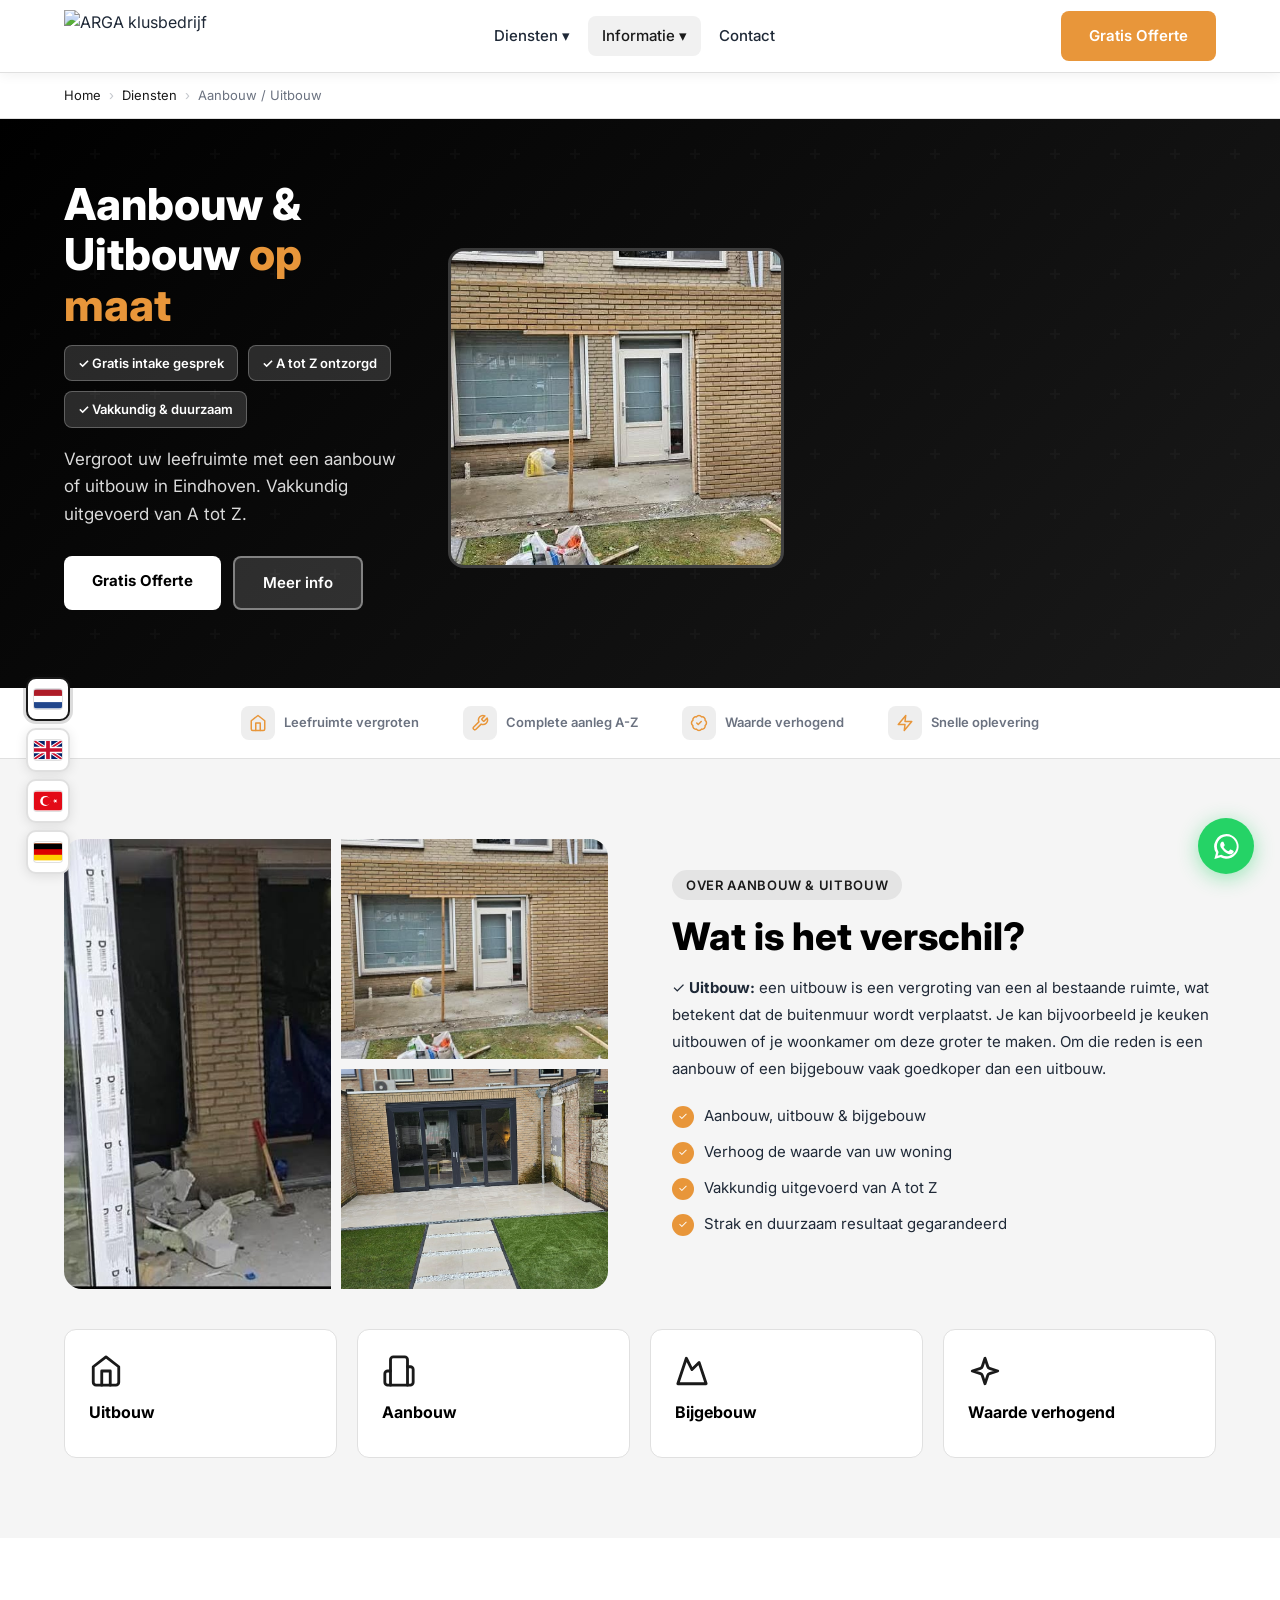
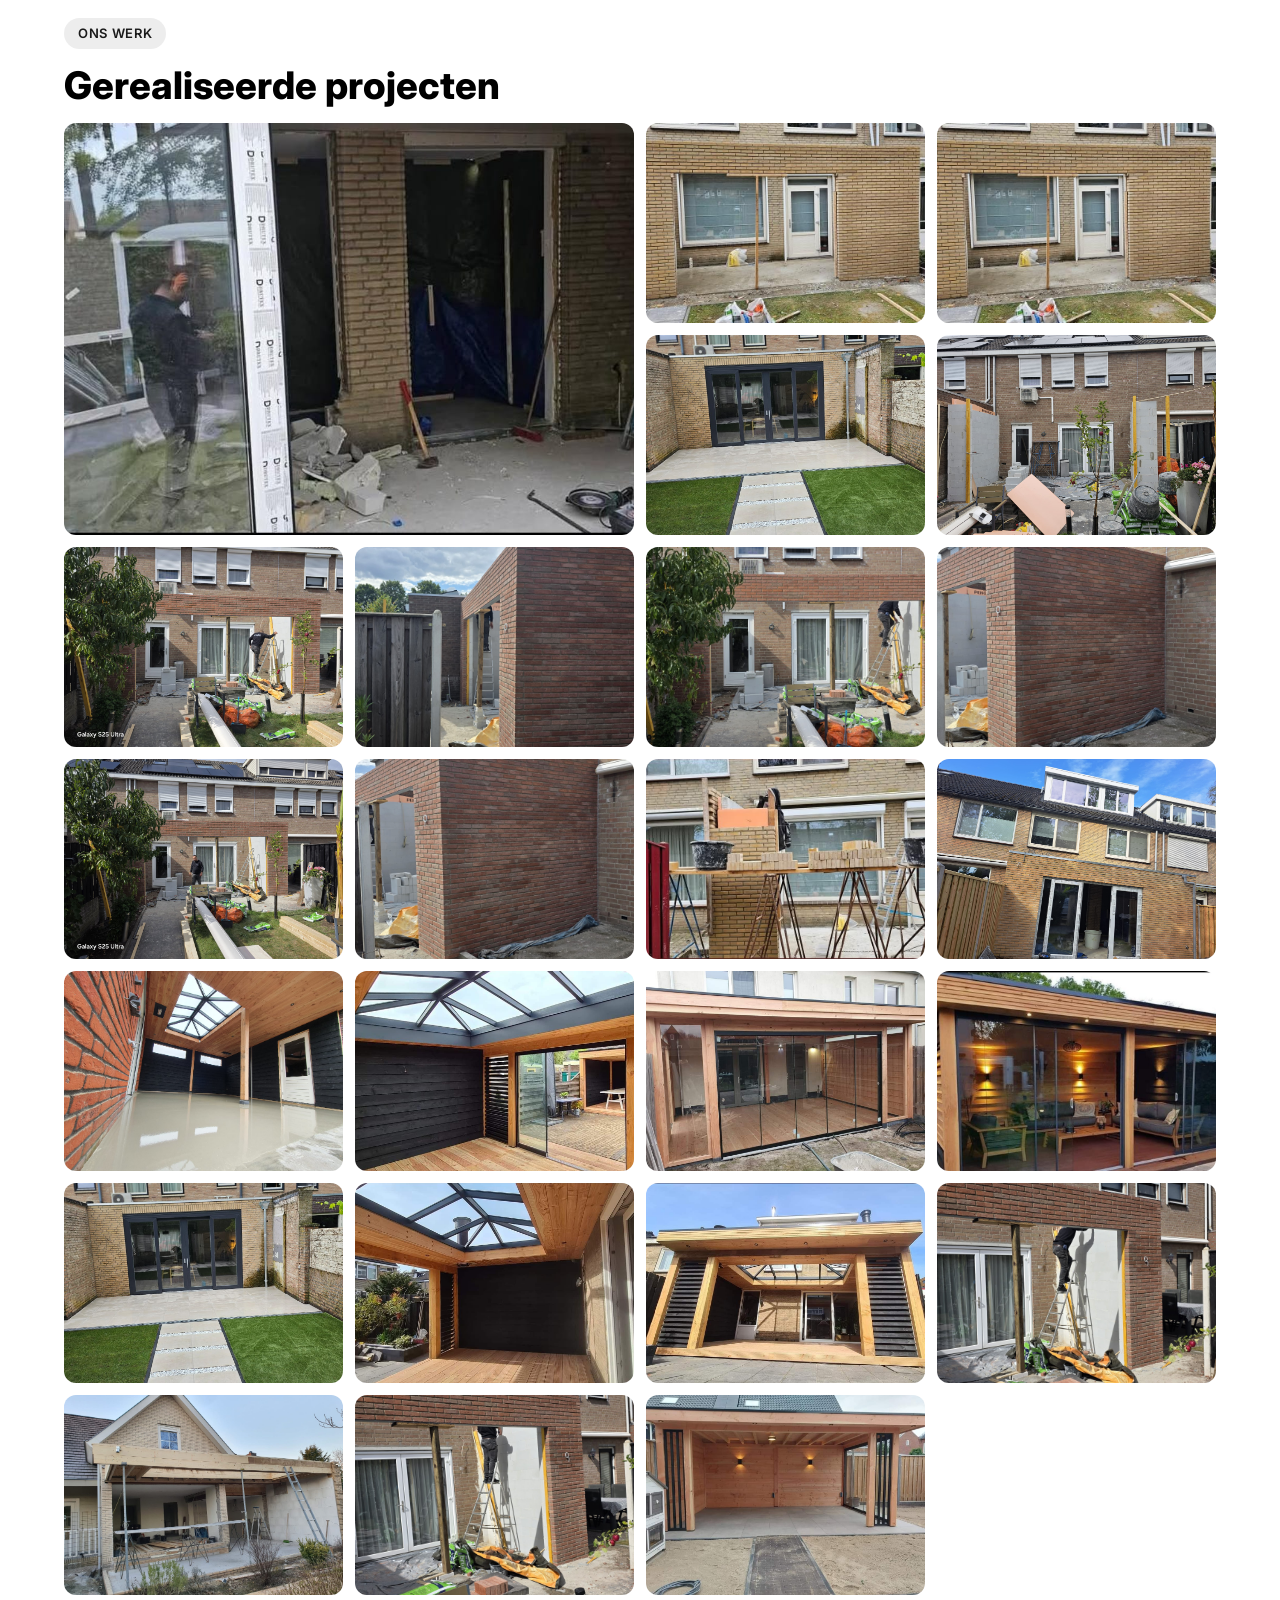
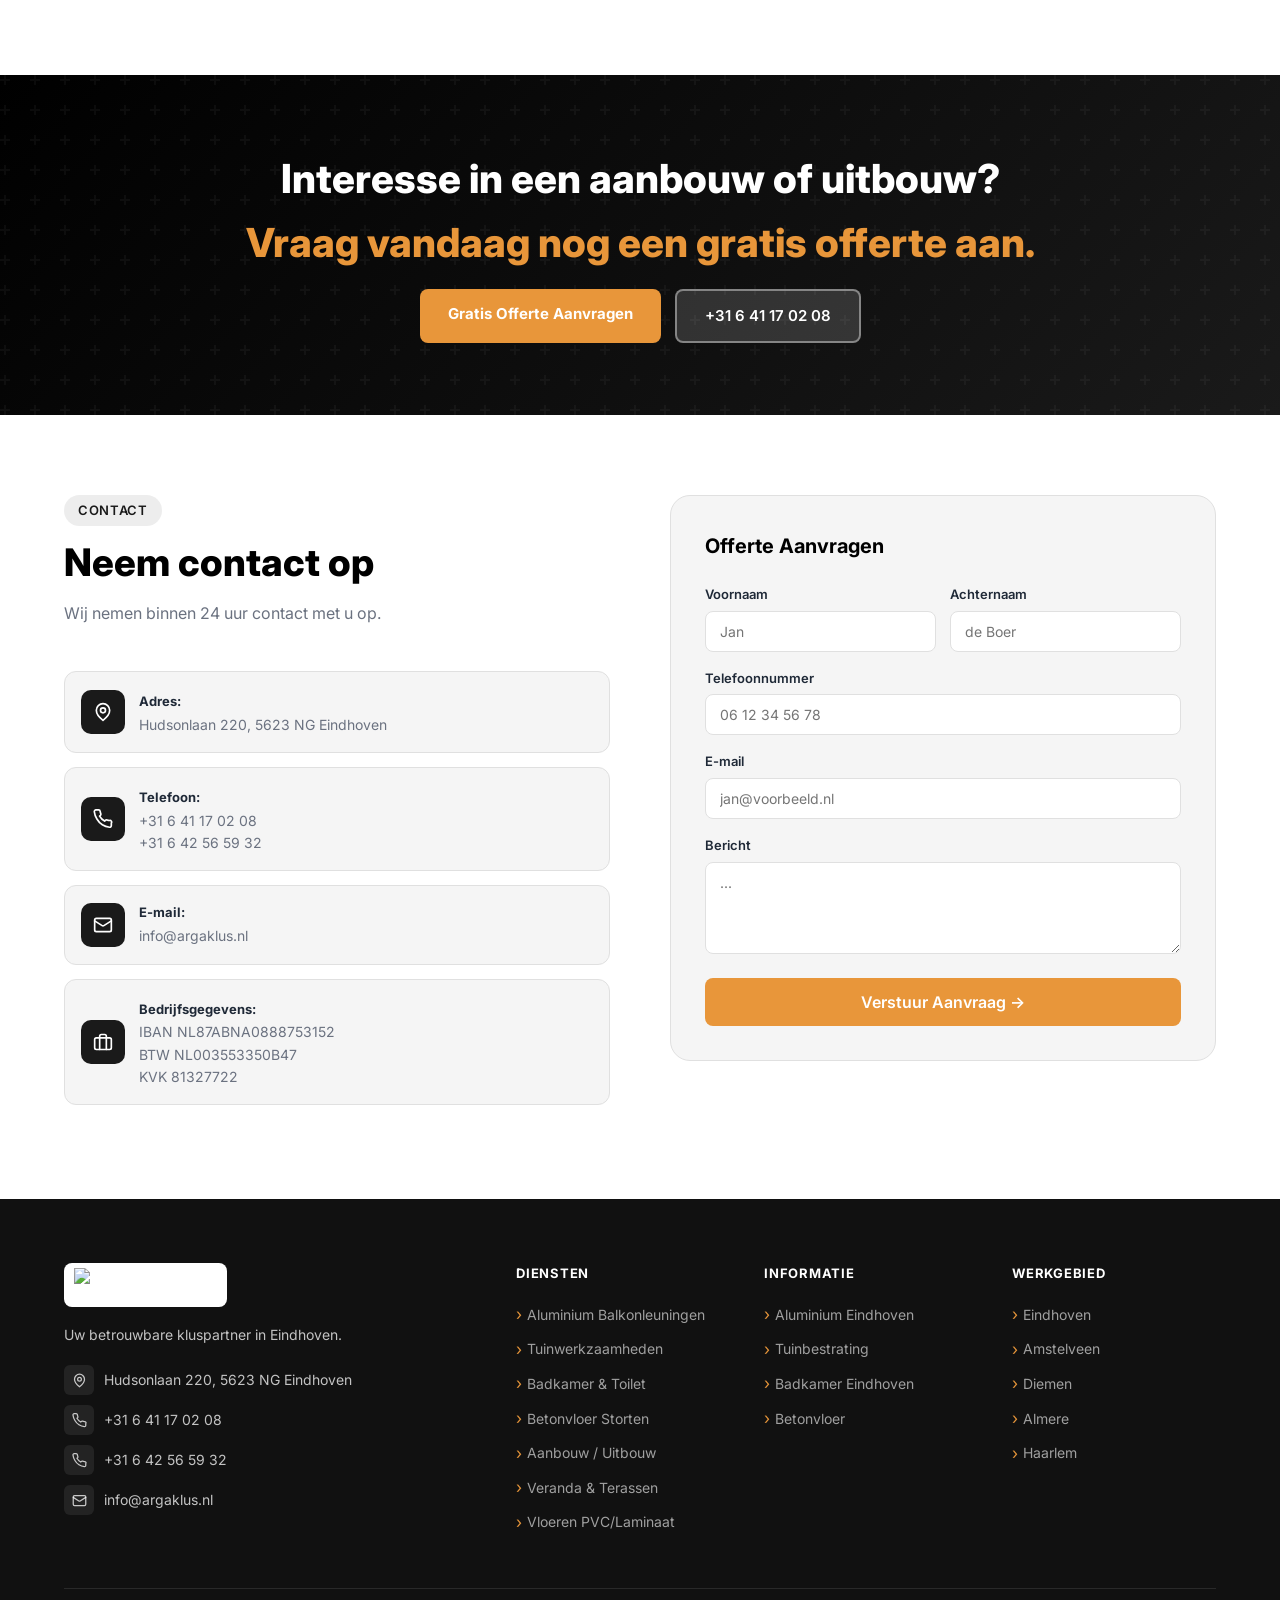
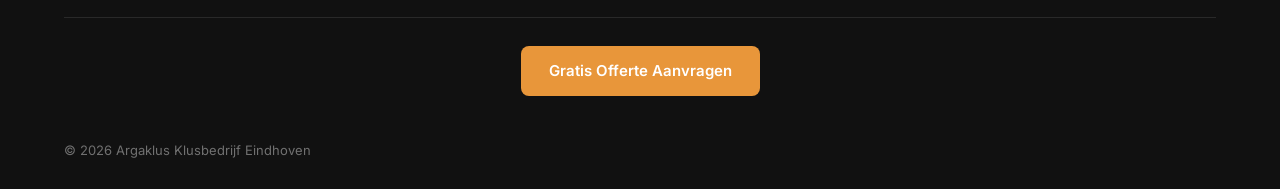
==== commit 5d62bdec: "restore: revert to pre-pagespeed backup (clean base for optimization) Restores the exact live site s" ====
--- a/aanbouw-uitbouw.html
+++ b/aanbouw-uitbouw.html
@@ -5,11 +5,8 @@
 <meta name="viewport" content="width=device-width, initial-scale=1.0" />
 <title>Aanbouw & Uitbouw Eindhoven – Argaklus Eindhoven</title>
 <meta name="description" content="Professionele aanbouw en uitbouw in Eindhoven van A tot Z. Vergroot uw leefruimte met een vakkundige aanbouw of uitbouw." />
-<link rel="preconnect" href="https://fonts.googleapis.com" />
-<link rel="preconnect" href="https://fonts.gstatic.com" crossorigin />
-<link rel="preload" href="https://fonts.googleapis.com/css2?family=Inter:wght@400;500;600;700;800&display=swap" as="style" onload="this.onload=null;this.rel='stylesheet'" />
-<noscript><link rel="stylesheet" href="https://fonts.googleapis.com/css2?family=Inter:wght@400;500;600;700;800&display=swap" /></noscript>
-<link rel="stylesheet" href="style.css?v=14" />
+<link rel="preconnect" href="https://fonts.googleapis.com" /><link href="https://fonts.googleapis.com/css2?family=Inter:wght@300;400;500;600;700;800&display=swap" rel="stylesheet" />
+<link rel="stylesheet" href="style.css?v=8" />
 <style>
 .page-hero{background:linear-gradient(135deg,var(--primary-dark),var(--primary));color:white;padding:60px 0 50px;position:relative;overflow:hidden}
 .page-hero::before{content:'';position:absolute;inset:0;opacity:.4;background:url("data:image/svg+xml,%3Csvg width='60' height='60' viewBox='0 0 60 60' xmlns='http://www.w3.org/2000/svg'%3E%3Cg fill='none'%3E%3Cg fill='%23ffffff' fill-opacity='0.06'%3E%3Cpath d='M36 34v-4h-2v4h-4v2h4v4h2v-4h4v-2h-4z'/%3E%3C/g%3E%3C/g%3E%3C/svg%3E")}
@@ -29,12 +26,11 @@
 .dt p{font-size:15px;color:var(--text);line-height:1.8;margin-bottom:14px}
 @media(max-width:960px){.page-hero__inner{grid-template-columns:1fr}.page-hero__img{height:200px}}
 </style>
-<link rel="preload" as="image" href="img/aanbouw/aanbouw-2.webp" type="image/webp" fetchpriority="high" />
 <link rel="icon" href="img/logo.svg" type="image/svg+xml" /><link rel="icon" href="img/logo.png" type="image/png" />
 </head>
 <body><nav class="navbar"><div class="container"><div class="navbar__inner">
 <a href="index.html" class="navbar__logo">
-  <img src="img/logo.png" alt="ARGA klusbedrijf" width="140" height="42">
+  <img src="https://argaklus.nl/img/logo.png" alt="ARGA klusbedrijf" />
 </a>
 <ul class="navbar__menu">
 <li><a href="index.html#diensten"><span data-lang="nl" class="lang-active">Diensten &#9662;</span><span data-lang="en">Services &#9662;</span><span data-lang="tr">Hizmetler &#9662;</span></a>
@@ -101,7 +97,7 @@
 <a href="#info" class="btn btn-ghost"><span data-lang="nl" class="lang-active">Meer info</span><span data-lang="en">More info</span><span data-lang="tr">Daha fazla</span></a>
 </div>
 </div>
-<div class="page-hero__img"><picture><source srcset="img/aanbouw/aanbouw-2.webp" type="image/webp"><img src="img/aanbouw/aanbouw-2.jpg" alt="Aanbouw Uitbouw Eindhoven" width="1080" height="494" data-full-webp="img/aanbouw/aanbouw-2.webp" fetchpriority="high"></picture></div>
+<div class="page-hero__img"><img src="img/aanbouw/aanbouw-2.jpg" alt="Aanbouw Uitbouw Eindhoven" /></div>
 </div></div></section>
 
 <div class="trust-bar"><div class="container"><div class="trust-bar__inner">
@@ -114,7 +110,7 @@
 <section class="service-block" id="info"><div class="container">
 <div class="service-block__inner">
 <div class="img-gallery">
-<picture><source srcset="img/aanbouw/aanbouw-24.webp" type="image/webp"><img src="img/aanbouw/aanbouw-24.jpg" alt="" width="1440" height="682" loading="lazy" data-full-webp="img/aanbouw/aanbouw-24.webp"></picture><picture><source srcset="img/aanbouw/aanbouw-2.webp" type="image/webp"><img src="img/aanbouw/aanbouw-2.jpg" alt="" width="1080" height="494" loading="lazy" data-full-webp="img/aanbouw/aanbouw-2.webp"></picture><picture><source srcset="img/aanbouw/aanbouw-3.webp" type="image/webp"><img src="img/aanbouw/aanbouw-3.jpg" alt="" width="1600" height="747" loading="lazy" data-full-webp="img/aanbouw/aanbouw-3.webp"></picture>
+<img src="img/aanbouw/aanbouw-24.jpg" alt="" /><img src="img/aanbouw/aanbouw-2.jpg" alt="" /><img src="img/aanbouw/aanbouw-3.jpg" alt="" />
 </div>
 <div>
 <div class="tag"><span data-lang="nl" class="lang-active">Over Aanbouw &amp; Uitbouw</span><span data-lang="en">About Extension &amp; Expansion</span><span data-lang="tr">Ek Yapı &amp; Genişletme Hakkında</span></div>
@@ -150,30 +146,30 @@
 <div class="tag"><span data-lang="nl" class="lang-active">Ons werk</span><span data-lang="en">Our work</span><span data-lang="tr">İşlerimiz</span></div>
 <h2 class="section-title"><span data-lang="nl" class="lang-active">Gerealiseerde projecten</span><span data-lang="en">Completed projects</span><span data-lang="tr">Tamamlanan projeler</span></h2>
 <div class="gallery-grid">
-<div class="gallery-item"><picture><source srcset="img/aanbouw/aanbouw-24.webp" type="image/webp"><img src="img/aanbouw/aanbouw-24.jpg" alt="Aanbouw Eindhoven" width="1440" height="682" loading="lazy" data-full-webp="img/aanbouw/aanbouw-24.webp"></picture><div class="gallery-overlay"><span>Aanbouw Eindhoven</span></div></div>
-<div class="gallery-item"><picture><source srcset="img/aanbouw/aanbouw-2.webp" type="image/webp"><img src="img/aanbouw/aanbouw-2.jpg" alt="Uitbouw Eindhoven" width="1080" height="494" loading="lazy" data-full-webp="img/aanbouw/aanbouw-2.webp"></picture><div class="gallery-overlay"><span>Uitbouw Eindhoven</span></div></div>
-<div class="gallery-item"><picture><source srcset="img/aanbouw/aanbouw-2.webp" type="image/webp"><img src="img/aanbouw/aanbouw-2.jpg" alt="Uitbouw Eindhoven" width="1080" height="494" loading="lazy" data-full-webp="img/aanbouw/aanbouw-2.webp"></picture><div class="gallery-overlay"><span>Uitbouw Eindhoven</span></div></div>
-<div class="gallery-item"><picture><source srcset="img/aanbouw/aanbouw-3.webp" type="image/webp"><img src="img/aanbouw/aanbouw-3.jpg" alt="Bijgebouw Eindhoven" width="1600" height="747" loading="lazy" data-full-webp="img/aanbouw/aanbouw-3.webp"></picture><div class="gallery-overlay"><span>Bijgebouw Eindhoven</span></div></div>
-<div class="gallery-item"><picture><source srcset="img/aanbouw/aanbouw-4.webp" type="image/webp"><img src="img/aanbouw/aanbouw-4.jpg" alt="Aanbouw Eindhoven" width="2000" height="1500" loading="lazy" data-full-webp="img/aanbouw/aanbouw-4.webp"></picture><div class="gallery-overlay"><span>Aanbouw Eindhoven</span></div></div>
-<div class="gallery-item"><picture><source srcset="img/aanbouw/aanbouw-5.webp" type="image/webp"><img src="img/aanbouw/aanbouw-5.jpg" alt="Uitbouw Eindhoven" width="2000" height="1500" loading="lazy" data-full-webp="img/aanbouw/aanbouw-5.webp"></picture><div class="gallery-overlay"><span>Uitbouw Eindhoven</span></div></div>
-<div class="gallery-item"><picture><source srcset="img/aanbouw/aanbouw-6.webp" type="image/webp"><img src="img/aanbouw/aanbouw-6.jpg" alt="Bijgebouw Eindhoven" width="1500" height="2000" loading="lazy" data-full-webp="img/aanbouw/aanbouw-6.webp"></picture><div class="gallery-overlay"><span>Bijgebouw Eindhoven</span></div></div>
-<div class="gallery-item"><picture><source srcset="img/aanbouw/aanbouw-7.webp" type="image/webp"><img src="img/aanbouw/aanbouw-7.jpg" alt="Aanbouw Eindhoven" width="1500" height="2000" loading="lazy" data-full-webp="img/aanbouw/aanbouw-7.webp"></picture><div class="gallery-overlay"><span>Aanbouw Eindhoven</span></div></div>
-<div class="gallery-item"><picture><source srcset="img/aanbouw/aanbouw-8.webp" type="image/webp"><img src="img/aanbouw/aanbouw-8.jpg" alt="Uitbouw Eindhoven" width="1500" height="2000" loading="lazy" data-full-webp="img/aanbouw/aanbouw-8.webp"></picture><div class="gallery-overlay"><span>Uitbouw Eindhoven</span></div></div>
-<div class="gallery-item"><picture><source srcset="img/aanbouw/aanbouw-9.webp" type="image/webp"><img src="img/aanbouw/aanbouw-9.jpg" alt="Bijgebouw Eindhoven" width="2000" height="1500" loading="lazy" data-full-webp="img/aanbouw/aanbouw-9.webp"></picture><div class="gallery-overlay"><span>Bijgebouw Eindhoven</span></div></div>
-<div class="gallery-item"><picture><source srcset="img/aanbouw/aanbouw-10.webp" type="image/webp"><img src="img/aanbouw/aanbouw-10.jpg" alt="Aanbouw Eindhoven" width="1500" height="2000" loading="lazy" data-full-webp="img/aanbouw/aanbouw-10.webp"></picture><div class="gallery-overlay"><span>Aanbouw Eindhoven</span></div></div>
-<div class="gallery-item"><picture><source srcset="img/aanbouw/aanbouw-11.webp" type="image/webp"><img src="img/aanbouw/aanbouw-11.jpg" alt="Uitbouw Eindhoven" width="1080" height="506" loading="lazy" data-full-webp="img/aanbouw/aanbouw-11.webp"></picture><div class="gallery-overlay"><span>Uitbouw Eindhoven</span></div></div>
-<div class="gallery-item"><picture><source srcset="img/aanbouw/aanbouw-12.webp" type="image/webp"><img src="img/aanbouw/aanbouw-12.jpg" alt="Bijgebouw Eindhoven" width="2048" height="1536" loading="lazy" data-full-webp="img/aanbouw/aanbouw-12.webp"></picture><div class="gallery-overlay"><span>Bijgebouw Eindhoven</span></div></div>
-<div class="gallery-item"><picture><source srcset="img/aanbouw/aanbouw-13.webp" type="image/webp"><img src="img/aanbouw/aanbouw-13.jpg" alt="Aanbouw Eindhoven" width="1599" height="1200" loading="lazy" data-full-webp="img/aanbouw/aanbouw-13.webp"></picture><div class="gallery-overlay"><span>Aanbouw Eindhoven</span></div></div>
-<div class="gallery-item"><picture><source srcset="img/aanbouw/aanbouw-14.webp" type="image/webp"><img src="img/aanbouw/aanbouw-14.jpg" alt="Uitbouw Eindhoven" width="1080" height="1061" loading="lazy" data-full-webp="img/aanbouw/aanbouw-14.webp"></picture><div class="gallery-overlay"><span>Uitbouw Eindhoven</span></div></div>
-<div class="gallery-item"><picture><source srcset="img/aanbouw/aanbouw-15.webp" type="image/webp"><img src="img/aanbouw/aanbouw-15.jpg" alt="Bijgebouw Eindhoven" width="1080" height="760" loading="lazy" data-full-webp="img/aanbouw/aanbouw-15.webp"></picture><div class="gallery-overlay"><span>Bijgebouw Eindhoven</span></div></div>
-<div class="gallery-item"><picture><source srcset="img/aanbouw/aanbouw-16.webp" type="image/webp"><img src="img/aanbouw/aanbouw-16.jpg" alt="Aanbouw Eindhoven" width="1080" height="571" loading="lazy" data-full-webp="img/aanbouw/aanbouw-16.webp"></picture><div class="gallery-overlay"><span>Aanbouw Eindhoven</span></div></div>
-<div class="gallery-item"><picture><source srcset="img/aanbouw/aanbouw-17.webp" type="image/webp"><img src="img/aanbouw/aanbouw-17.jpg" alt="Uitbouw Eindhoven" width="1600" height="747" loading="lazy" data-full-webp="img/aanbouw/aanbouw-17.webp"></picture><div class="gallery-overlay"><span>Uitbouw Eindhoven</span></div></div>
-<div class="gallery-item"><picture><source srcset="img/aanbouw/aanbouw-18.webp" type="image/webp"><img src="img/aanbouw/aanbouw-18.jpg" alt="Bijgebouw Eindhoven" width="1080" height="771" loading="lazy" data-full-webp="img/aanbouw/aanbouw-18.webp"></picture><div class="gallery-overlay"><span>Bijgebouw Eindhoven</span></div></div>
-<div class="gallery-item"><picture><source srcset="img/aanbouw/aanbouw-19.webp" type="image/webp"><img src="img/aanbouw/aanbouw-19.jpg" alt="Aanbouw Eindhoven" width="1080" height="764" loading="lazy" data-full-webp="img/aanbouw/aanbouw-19.webp"></picture><div class="gallery-overlay"><span>Aanbouw Eindhoven</span></div></div>
-<div class="gallery-item"><picture><source srcset="img/aanbouw/aanbouw-20.webp" type="image/webp"><img src="img/aanbouw/aanbouw-20.jpg" alt="Uitbouw Eindhoven" width="1500" height="2000" loading="lazy" data-full-webp="img/aanbouw/aanbouw-20.webp"></picture><div class="gallery-overlay"><span>Uitbouw Eindhoven</span></div></div>
-<div class="gallery-item"><picture><source srcset="img/aanbouw/aanbouw-21.webp" type="image/webp"><img src="img/aanbouw/aanbouw-21.jpg" alt="Bijgebouw Eindhoven" width="1600" height="1200" loading="lazy" data-full-webp="img/aanbouw/aanbouw-21.webp"></picture><div class="gallery-overlay"><span>Bijgebouw Eindhoven</span></div></div>
-<div class="gallery-item"><picture><source srcset="img/aanbouw/aanbouw-22.webp" type="image/webp"><img src="img/aanbouw/aanbouw-22.jpg" alt="Aanbouw Eindhoven" width="1500" height="2000" loading="lazy" data-full-webp="img/aanbouw/aanbouw-22.webp"></picture><div class="gallery-overlay"><span>Aanbouw Eindhoven</span></div></div>
-<div class="gallery-item"><picture><source srcset="img/aanbouw/aanbouw-23.webp" type="image/webp"><img src="img/aanbouw/aanbouw-23.jpg" alt="Uitbouw Eindhoven" width="1010" height="810" loading="lazy" data-full-webp="img/aanbouw/aanbouw-23.webp"></picture><div class="gallery-overlay"><span>Uitbouw Eindhoven</span></div></div>
+<div class="gallery-item"><img src="img/aanbouw/aanbouw-24.jpg" alt="Aanbouw Eindhoven" /><div class="gallery-overlay"><span>Aanbouw Eindhoven</span></div></div>
+<div class="gallery-item"><img src="img/aanbouw/aanbouw-2.jpg" alt="Uitbouw Eindhoven" /><div class="gallery-overlay"><span>Uitbouw Eindhoven</span></div></div>
+<div class="gallery-item"><img src="img/aanbouw/aanbouw-2.jpg" alt="Uitbouw Eindhoven" /><div class="gallery-overlay"><span>Uitbouw Eindhoven</span></div></div>
+<div class="gallery-item"><img src="img/aanbouw/aanbouw-3.jpg" alt="Bijgebouw Eindhoven" /><div class="gallery-overlay"><span>Bijgebouw Eindhoven</span></div></div>
+<div class="gallery-item"><img src="img/aanbouw/aanbouw-4.jpg" alt="Aanbouw Eindhoven" /><div class="gallery-overlay"><span>Aanbouw Eindhoven</span></div></div>
+<div class="gallery-item"><img src="img/aanbouw/aanbouw-5.jpg" alt="Uitbouw Eindhoven" /><div class="gallery-overlay"><span>Uitbouw Eindhoven</span></div></div>
+<div class="gallery-item"><img src="img/aanbouw/aanbouw-6.jpg" alt="Bijgebouw Eindhoven" /><div class="gallery-overlay"><span>Bijgebouw Eindhoven</span></div></div>
+<div class="gallery-item"><img src="img/aanbouw/aanbouw-7.jpg" alt="Aanbouw Eindhoven" /><div class="gallery-overlay"><span>Aanbouw Eindhoven</span></div></div>
+<div class="gallery-item"><img src="img/aanbouw/aanbouw-8.jpg" alt="Uitbouw Eindhoven" /><div class="gallery-overlay"><span>Uitbouw Eindhoven</span></div></div>
+<div class="gallery-item"><img src="img/aanbouw/aanbouw-9.jpg" alt="Bijgebouw Eindhoven" /><div class="gallery-overlay"><span>Bijgebouw Eindhoven</span></div></div>
+<div class="gallery-item"><img src="img/aanbouw/aanbouw-10.jpg" alt="Aanbouw Eindhoven" /><div class="gallery-overlay"><span>Aanbouw Eindhoven</span></div></div>
+<div class="gallery-item"><img src="img/aanbouw/aanbouw-11.jpg" alt="Uitbouw Eindhoven" /><div class="gallery-overlay"><span>Uitbouw Eindhoven</span></div></div>
+<div class="gallery-item"><img src="img/aanbouw/aanbouw-12.jpg" alt="Bijgebouw Eindhoven" /><div class="gallery-overlay"><span>Bijgebouw Eindhoven</span></div></div>
+<div class="gallery-item"><img src="img/aanbouw/aanbouw-13.jpg" alt="Aanbouw Eindhoven" /><div class="gallery-overlay"><span>Aanbouw Eindhoven</span></div></div>
+<div class="gallery-item"><img src="img/aanbouw/aanbouw-14.jpg" alt="Uitbouw Eindhoven" /><div class="gallery-overlay"><span>Uitbouw Eindhoven</span></div></div>
+<div class="gallery-item"><img src="img/aanbouw/aanbouw-15.jpg" alt="Bijgebouw Eindhoven" /><div class="gallery-overlay"><span>Bijgebouw Eindhoven</span></div></div>
+<div class="gallery-item"><img src="img/aanbouw/aanbouw-16.jpg" alt="Aanbouw Eindhoven" /><div class="gallery-overlay"><span>Aanbouw Eindhoven</span></div></div>
+<div class="gallery-item"><img src="img/aanbouw/aanbouw-17.jpg" alt="Uitbouw Eindhoven" /><div class="gallery-overlay"><span>Uitbouw Eindhoven</span></div></div>
+<div class="gallery-item"><img src="img/aanbouw/aanbouw-18.jpg" alt="Bijgebouw Eindhoven" /><div class="gallery-overlay"><span>Bijgebouw Eindhoven</span></div></div>
+<div class="gallery-item"><img src="img/aanbouw/aanbouw-19.jpg" alt="Aanbouw Eindhoven" /><div class="gallery-overlay"><span>Aanbouw Eindhoven</span></div></div>
+<div class="gallery-item"><img src="img/aanbouw/aanbouw-20.jpg" alt="Uitbouw Eindhoven" /><div class="gallery-overlay"><span>Uitbouw Eindhoven</span></div></div>
+<div class="gallery-item"><img src="img/aanbouw/aanbouw-21.jpg" alt="Bijgebouw Eindhoven" /><div class="gallery-overlay"><span>Bijgebouw Eindhoven</span></div></div>
+<div class="gallery-item"><img src="img/aanbouw/aanbouw-22.jpg" alt="Aanbouw Eindhoven" /><div class="gallery-overlay"><span>Aanbouw Eindhoven</span></div></div>
+<div class="gallery-item"><img src="img/aanbouw/aanbouw-23.jpg" alt="Uitbouw Eindhoven" /><div class="gallery-overlay"><span>Uitbouw Eindhoven</span></div></div>
 </div>
 </div></section>
 
@@ -217,7 +213,7 @@
 <footer class="footer"><div class="container">
 <div class="footer__grid">
 <div class="footer__brand">
-<div class="f-logo"><img src="img/logo.png" alt="ARGA klusbedrijf" width="140" height="42"></div>
+<div class="f-logo"><img src="https://argaklus.nl/img/logo.png" alt="ARGA klusbedrijf" /></div>
 <p data-lang="nl" class="lang-active">Uw betrouwbare kluspartner in Eindhoven.</p><p data-lang="en">Your reliable partner in Eindhoven.</p><p data-lang="tr">Eindhoven'da güvenilir iş ortağınız.</p>
 <div class="fci"><div class="icon"><svg xmlns="http://www.w3.org/2000/svg" viewBox="0 0 24 24" fill="none" stroke="currentColor" stroke-width="2" stroke-linecap="round" stroke-linejoin="round"><path d="M20 10c0 6-8 12-8 12s-8-6-8-12a8 8 0 0 1 16 0Z"/><circle cx="12" cy="10" r="3"/></svg></div>Hudsonlaan 220, 5623 NG Eindhoven</div>
 <div class="fci"><div class="icon"><svg xmlns="http://www.w3.org/2000/svg" viewBox="0 0 24 24" fill="none" stroke="currentColor" stroke-width="2" stroke-linecap="round" stroke-linejoin="round"><path d="M22 16.92v3a2 2 0 0 1-2.18 2 19.79 19.79 0 0 1-8.63-3.07A19.5 19.5 0 0 1 4.69 12 19.79 19.79 0 0 1 1.61 3.38 2 2 0 0 1 3.6 1h3a2 2 0 0 1 2 1.72c.127.96.361 1.903.7 2.81a2 2 0 0 1-.45 2.11L7.91 8.5a16 16 0 0 0 6 6l.92-.92a2 2 0 0 1 2.11-.45c.907.339 1.85.573 2.81.7A2 2 0 0 1 22 16.92z"/></svg></div>+31 6 41 17 02 08</div>
@@ -271,5 +267,5 @@
   <button class="lang-btn" data-switch="en" aria-label="English"><span class="flag-icon"><svg viewBox="0 0 60 40"><clipPath id="gb2"><path d="M0 0h60v40H0z"/></clipPath><g clip-path="url(#gb2)"><path fill="#012169" d="M0 0h60v40H0z"/><path stroke="#fff" stroke-width="8" d="m0 0 60 40M60 0 0 40"/><path stroke="#C8102E" stroke-width="4" d="m0 0 60 40M60 0 0 40"/><path stroke="#fff" stroke-width="14" d="M30 0v40M0 20h60"/><path stroke="#C8102E" stroke-width="8" d="M30 0v40M0 20h60"/></g></svg></span><span class="lang-label">English</span></button>
   <button class="lang-btn" data-switch="tr" aria-label="Turkce"><span class="flag-icon"><svg viewBox="0 0 30 20"><rect width="30" height="20" fill="#e30a17"/><circle cx="12" cy="10" r="5.4" fill="#fff"/><circle cx="13.6" cy="10" r="4.3" fill="#e30a17"/><path fill="#fff" d="m20.2 10 4.7-1.5-2.9 4V7.5l2.9 4z"/></svg></span><span class="lang-label">Turkce</span></button>
 </div>
-<script src="app.js" defer></script>
+<script src="app.js"></script>
 </body></html>
--- a/style.css
+++ b/style.css
@@ -21,8 +21,6 @@
 body { font-family: 'Inter', sans-serif; color: var(--text); background: var(--bg); line-height: 1.6; }
 a { text-decoration: none; color: inherit; }
 img { max-width: 100%; display: block; object-fit: cover; }
-/* picture: block by default so it doesn't cause inline-flow quirks */
-picture { display: block; }
 ul { list-style: none; }
 
 .container { max-width: 1200px; margin: 0 auto; padding: 0 24px; }
@@ -162,19 +160,11 @@
 
 /* IMAGE GALLERY */
 .img-gallery { display: grid; grid-template-columns: 1fr 1fr; grid-template-rows: 220px 220px; gap: 10px; border-radius: 18px; overflow: hidden; }
-/* picture wrapper: fill the grid cell fully */
-.img-gallery > picture { display: block; height: 100%; overflow: hidden; }
-/* First picture spans both rows (tall left image) */
-.img-gallery > picture:first-child { grid-row: 1 / 3; }
 .img-gallery img { width: 100%; height: 100%; object-fit: cover; transition: transform .4s; }
 .img-gallery img:hover { transform: scale(1.04); }
+.img-gallery img:first-child { grid-row: 1 / 3; }
 .img-single { border-radius: 18px; overflow: hidden; }
 .img-single img { width: 100%; height: 460px; object-fit: cover; }
-/* picture in gallery-item, page-hero__img, img-single: fill parent height */
-.gallery-item > picture,
-.page-hero__img > picture,
-.img-single > picture,
-.detail-hero__img > picture { display: block; height: 100%; }
 
 /* FEATURE LIST */
 .feature-list { display: flex; flex-direction: column; gap: 12px; margin: 22px 0; }
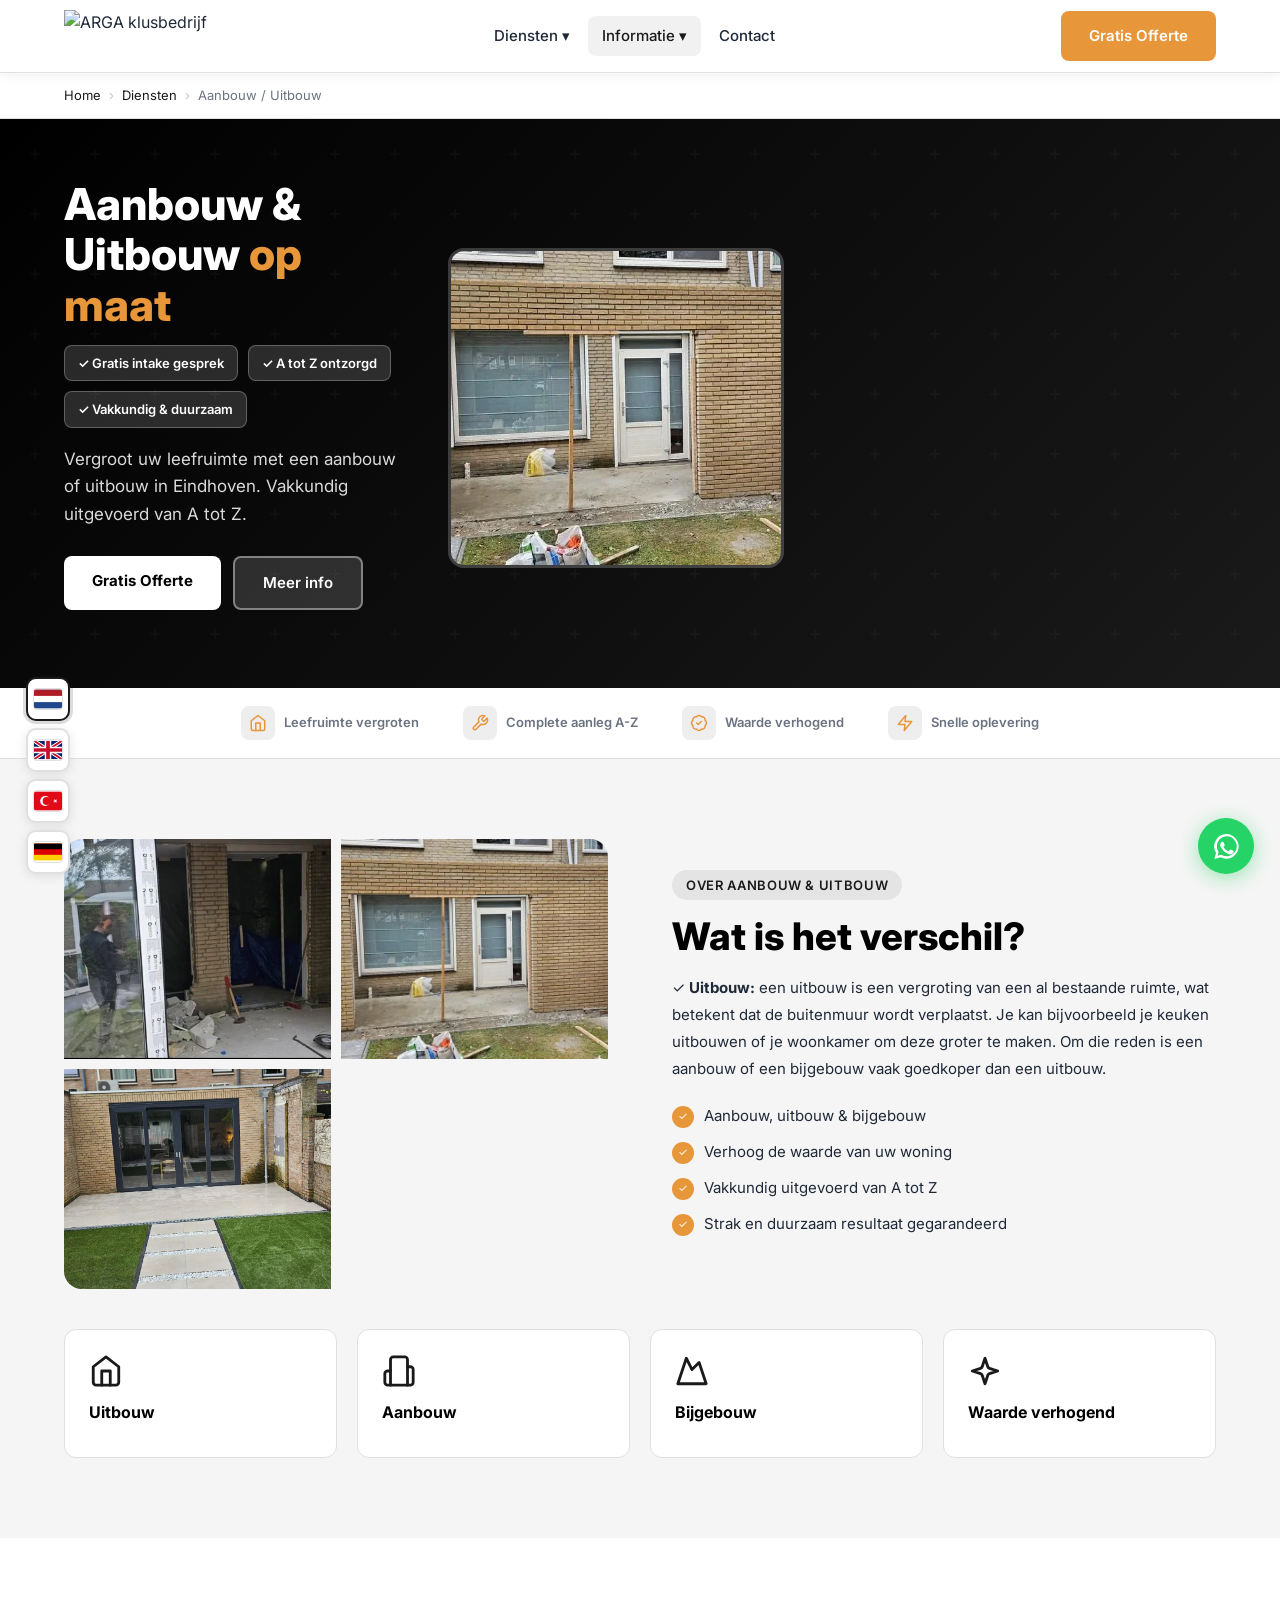
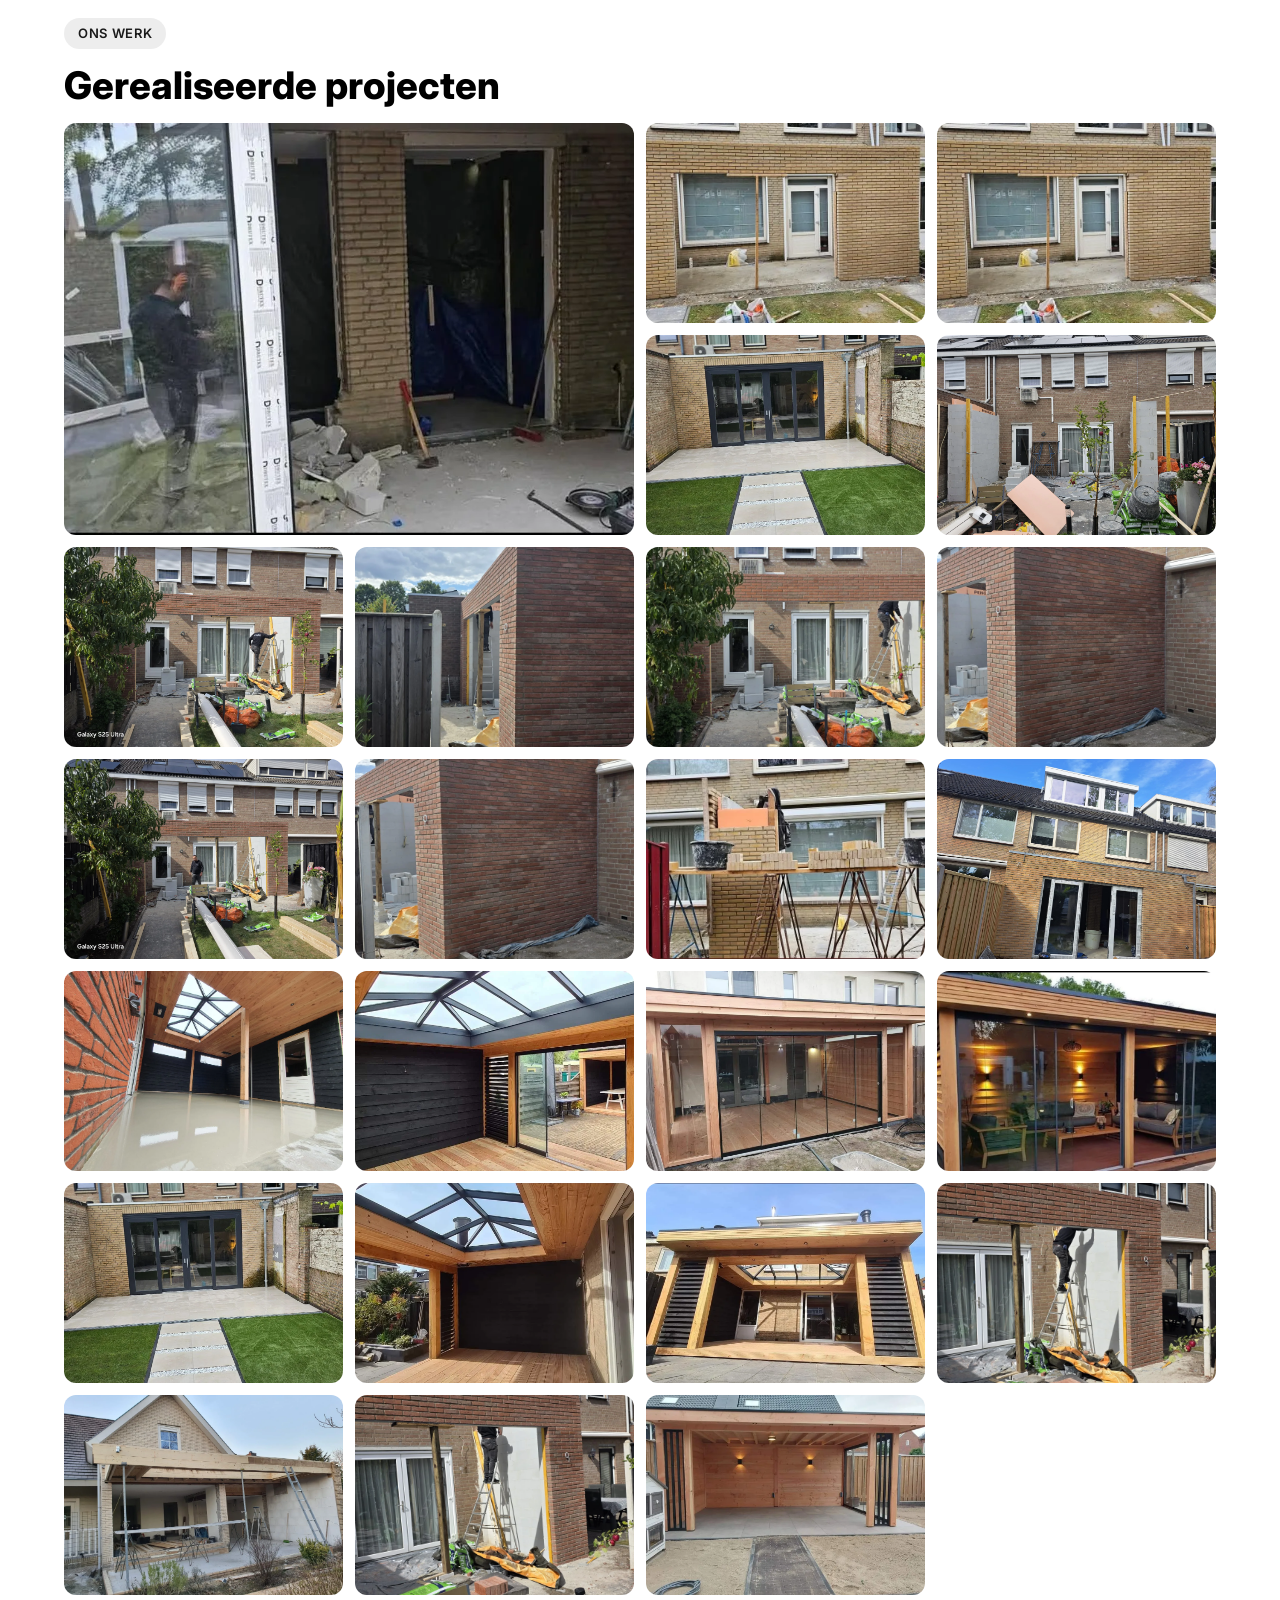
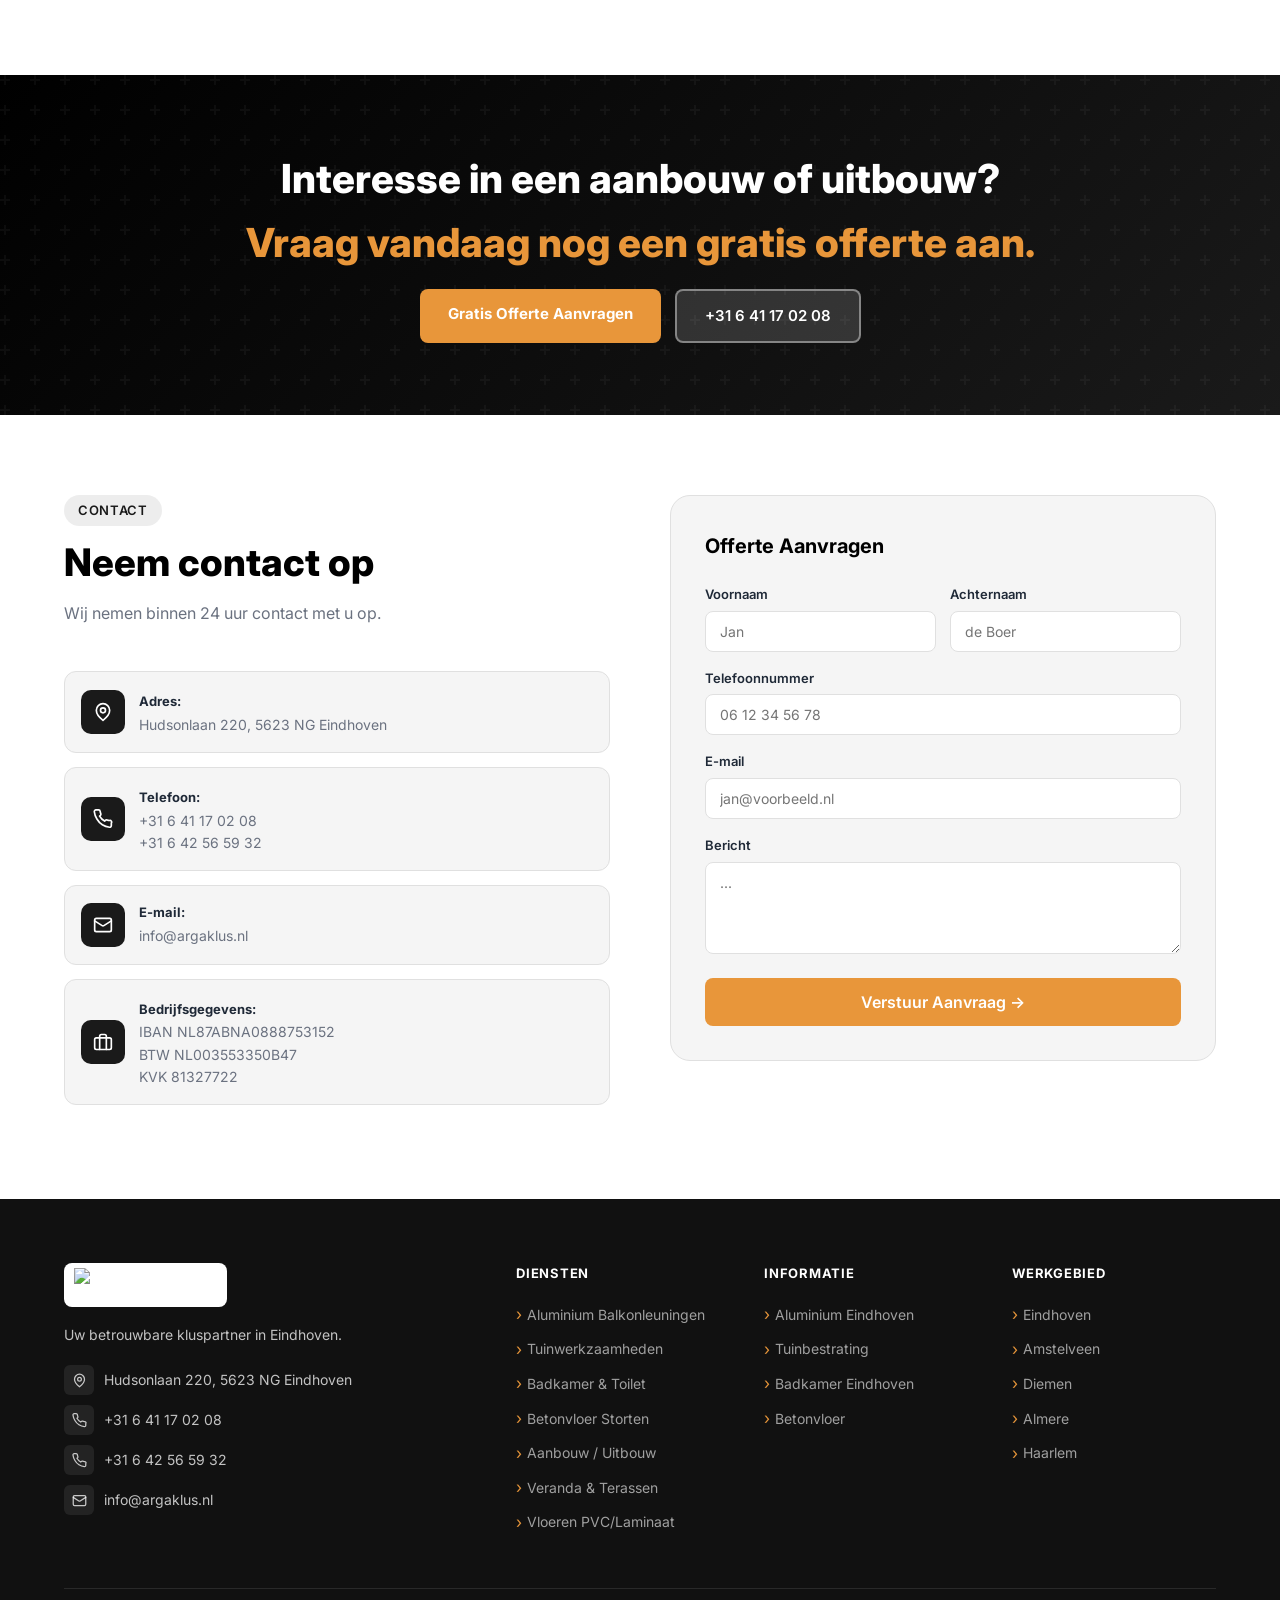
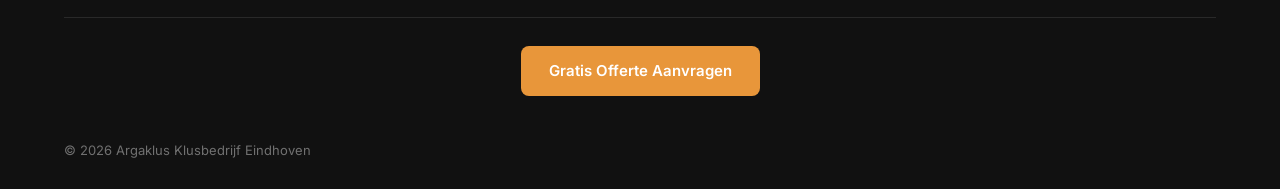
==== commit aa65227e: "perf: PageSpeed mobile optimizations (no visual changes) Images: - Converted all 147 images to WebP " ====
--- a/aanbouw-uitbouw.html
+++ b/aanbouw-uitbouw.html
@@ -5,7 +5,8 @@
 <meta name="viewport" content="width=device-width, initial-scale=1.0" />
 <title>Aanbouw & Uitbouw Eindhoven – Argaklus Eindhoven</title>
 <meta name="description" content="Professionele aanbouw en uitbouw in Eindhoven van A tot Z. Vergroot uw leefruimte met een vakkundige aanbouw of uitbouw." />
-<link rel="preconnect" href="https://fonts.googleapis.com" /><link href="https://fonts.googleapis.com/css2?family=Inter:wght@300;400;500;600;700;800&display=swap" rel="stylesheet" />
+<link rel="preconnect" href="https://fonts.googleapis.com" />
+<link rel="preconnect" href="https://fonts.gstatic.com" crossorigin /><link rel="preload" href="https://fonts.googleapis.com/css2?family=Inter:wght@300;400;500;600;700;800&display=swap" as="style" onload="this.onload=null;this.rel='stylesheet'" /><noscript><link rel="stylesheet" href="https://fonts.googleapis.com/css2?family=Inter:wght@300;400;500;600;700;800&display=swap" /></noscript>
 <link rel="stylesheet" href="style.css?v=8" />
 <style>
 .page-hero{background:linear-gradient(135deg,var(--primary-dark),var(--primary));color:white;padding:60px 0 50px;position:relative;overflow:hidden}
@@ -27,6 +28,7 @@
 @media(max-width:960px){.page-hero__inner{grid-template-columns:1fr}.page-hero__img{height:200px}}
 </style>
 <link rel="icon" href="img/logo.svg" type="image/svg+xml" /><link rel="icon" href="img/logo.png" type="image/png" />
+  <link rel="preload" as="image" href="img/aanbouw/aanbouw-2.webp" type="image/webp" fetchpriority="high" />
 </head>
 <body><nav class="navbar"><div class="container"><div class="navbar__inner">
 <a href="index.html" class="navbar__logo">
@@ -97,7 +99,7 @@
 <a href="#info" class="btn btn-ghost"><span data-lang="nl" class="lang-active">Meer info</span><span data-lang="en">More info</span><span data-lang="tr">Daha fazla</span></a>
 </div>
 </div>
-<div class="page-hero__img"><img src="img/aanbouw/aanbouw-2.jpg" alt="Aanbouw Uitbouw Eindhoven" /></div>
+<div class="page-hero__img"><picture><source srcset="img/aanbouw/aanbouw-2.webp" type="image/webp"><img fetchpriority="high" width="1080" height="494" src="img/aanbouw/aanbouw-2.jpg" alt="Aanbouw Uitbouw Eindhoven" /></picture></div>
 </div></div></section>
 
 <div class="trust-bar"><div class="container"><div class="trust-bar__inner">
@@ -110,7 +112,7 @@
 <section class="service-block" id="info"><div class="container">
 <div class="service-block__inner">
 <div class="img-gallery">
-<img src="img/aanbouw/aanbouw-24.jpg" alt="" /><img src="img/aanbouw/aanbouw-2.jpg" alt="" /><img src="img/aanbouw/aanbouw-3.jpg" alt="" />
+<picture><source srcset="img/aanbouw/aanbouw-24.webp" type="image/webp"><img loading="lazy" width="1440" height="682" src="img/aanbouw/aanbouw-24.jpg" alt="" /></picture><picture><source srcset="img/aanbouw/aanbouw-2.webp" type="image/webp"><img loading="lazy" width="1080" height="494" src="img/aanbouw/aanbouw-2.jpg" alt="" /></picture><picture><source srcset="img/aanbouw/aanbouw-3.webp" type="image/webp"><img loading="lazy" width="1600" height="747" src="img/aanbouw/aanbouw-3.jpg" alt="" /></picture>
 </div>
 <div>
 <div class="tag"><span data-lang="nl" class="lang-active">Over Aanbouw &amp; Uitbouw</span><span data-lang="en">About Extension &amp; Expansion</span><span data-lang="tr">Ek Yapı &amp; Genişletme Hakkında</span></div>
@@ -146,30 +148,30 @@
 <div class="tag"><span data-lang="nl" class="lang-active">Ons werk</span><span data-lang="en">Our work</span><span data-lang="tr">İşlerimiz</span></div>
 <h2 class="section-title"><span data-lang="nl" class="lang-active">Gerealiseerde projecten</span><span data-lang="en">Completed projects</span><span data-lang="tr">Tamamlanan projeler</span></h2>
 <div class="gallery-grid">
-<div class="gallery-item"><img src="img/aanbouw/aanbouw-24.jpg" alt="Aanbouw Eindhoven" /><div class="gallery-overlay"><span>Aanbouw Eindhoven</span></div></div>
-<div class="gallery-item"><img src="img/aanbouw/aanbouw-2.jpg" alt="Uitbouw Eindhoven" /><div class="gallery-overlay"><span>Uitbouw Eindhoven</span></div></div>
-<div class="gallery-item"><img src="img/aanbouw/aanbouw-2.jpg" alt="Uitbouw Eindhoven" /><div class="gallery-overlay"><span>Uitbouw Eindhoven</span></div></div>
-<div class="gallery-item"><img src="img/aanbouw/aanbouw-3.jpg" alt="Bijgebouw Eindhoven" /><div class="gallery-overlay"><span>Bijgebouw Eindhoven</span></div></div>
-<div class="gallery-item"><img src="img/aanbouw/aanbouw-4.jpg" alt="Aanbouw Eindhoven" /><div class="gallery-overlay"><span>Aanbouw Eindhoven</span></div></div>
-<div class="gallery-item"><img src="img/aanbouw/aanbouw-5.jpg" alt="Uitbouw Eindhoven" /><div class="gallery-overlay"><span>Uitbouw Eindhoven</span></div></div>
-<div class="gallery-item"><img src="img/aanbouw/aanbouw-6.jpg" alt="Bijgebouw Eindhoven" /><div class="gallery-overlay"><span>Bijgebouw Eindhoven</span></div></div>
-<div class="gallery-item"><img src="img/aanbouw/aanbouw-7.jpg" alt="Aanbouw Eindhoven" /><div class="gallery-overlay"><span>Aanbouw Eindhoven</span></div></div>
-<div class="gallery-item"><img src="img/aanbouw/aanbouw-8.jpg" alt="Uitbouw Eindhoven" /><div class="gallery-overlay"><span>Uitbouw Eindhoven</span></div></div>
-<div class="gallery-item"><img src="img/aanbouw/aanbouw-9.jpg" alt="Bijgebouw Eindhoven" /><div class="gallery-overlay"><span>Bijgebouw Eindhoven</span></div></div>
-<div class="gallery-item"><img src="img/aanbouw/aanbouw-10.jpg" alt="Aanbouw Eindhoven" /><div class="gallery-overlay"><span>Aanbouw Eindhoven</span></div></div>
-<div class="gallery-item"><img src="img/aanbouw/aanbouw-11.jpg" alt="Uitbouw Eindhoven" /><div class="gallery-overlay"><span>Uitbouw Eindhoven</span></div></div>
-<div class="gallery-item"><img src="img/aanbouw/aanbouw-12.jpg" alt="Bijgebouw Eindhoven" /><div class="gallery-overlay"><span>Bijgebouw Eindhoven</span></div></div>
-<div class="gallery-item"><img src="img/aanbouw/aanbouw-13.jpg" alt="Aanbouw Eindhoven" /><div class="gallery-overlay"><span>Aanbouw Eindhoven</span></div></div>
-<div class="gallery-item"><img src="img/aanbouw/aanbouw-14.jpg" alt="Uitbouw Eindhoven" /><div class="gallery-overlay"><span>Uitbouw Eindhoven</span></div></div>
-<div class="gallery-item"><img src="img/aanbouw/aanbouw-15.jpg" alt="Bijgebouw Eindhoven" /><div class="gallery-overlay"><span>Bijgebouw Eindhoven</span></div></div>
-<div class="gallery-item"><img src="img/aanbouw/aanbouw-16.jpg" alt="Aanbouw Eindhoven" /><div class="gallery-overlay"><span>Aanbouw Eindhoven</span></div></div>
-<div class="gallery-item"><img src="img/aanbouw/aanbouw-17.jpg" alt="Uitbouw Eindhoven" /><div class="gallery-overlay"><span>Uitbouw Eindhoven</span></div></div>
-<div class="gallery-item"><img src="img/aanbouw/aanbouw-18.jpg" alt="Bijgebouw Eindhoven" /><div class="gallery-overlay"><span>Bijgebouw Eindhoven</span></div></div>
-<div class="gallery-item"><img src="img/aanbouw/aanbouw-19.jpg" alt="Aanbouw Eindhoven" /><div class="gallery-overlay"><span>Aanbouw Eindhoven</span></div></div>
-<div class="gallery-item"><img src="img/aanbouw/aanbouw-20.jpg" alt="Uitbouw Eindhoven" /><div class="gallery-overlay"><span>Uitbouw Eindhoven</span></div></div>
-<div class="gallery-item"><img src="img/aanbouw/aanbouw-21.jpg" alt="Bijgebouw Eindhoven" /><div class="gallery-overlay"><span>Bijgebouw Eindhoven</span></div></div>
-<div class="gallery-item"><img src="img/aanbouw/aanbouw-22.jpg" alt="Aanbouw Eindhoven" /><div class="gallery-overlay"><span>Aanbouw Eindhoven</span></div></div>
-<div class="gallery-item"><img src="img/aanbouw/aanbouw-23.jpg" alt="Uitbouw Eindhoven" /><div class="gallery-overlay"><span>Uitbouw Eindhoven</span></div></div>
+<div class="gallery-item"><picture><source srcset="img/aanbouw/aanbouw-24.webp" type="image/webp"><img loading="lazy" width="1440" height="682" src="img/aanbouw/aanbouw-24.jpg" alt="Aanbouw Eindhoven" /></picture><div class="gallery-overlay"><span>Aanbouw Eindhoven</span></div></div>
+<div class="gallery-item"><picture><source srcset="img/aanbouw/aanbouw-2.webp" type="image/webp"><img loading="lazy" width="1080" height="494" src="img/aanbouw/aanbouw-2.jpg" alt="Uitbouw Eindhoven" /></picture><div class="gallery-overlay"><span>Uitbouw Eindhoven</span></div></div>
+<div class="gallery-item"><picture><source srcset="img/aanbouw/aanbouw-2.webp" type="image/webp"><img loading="lazy" width="1080" height="494" src="img/aanbouw/aanbouw-2.jpg" alt="Uitbouw Eindhoven" /></picture><div class="gallery-overlay"><span>Uitbouw Eindhoven</span></div></div>
+<div class="gallery-item"><picture><source srcset="img/aanbouw/aanbouw-3.webp" type="image/webp"><img loading="lazy" width="1600" height="747" src="img/aanbouw/aanbouw-3.jpg" alt="Bijgebouw Eindhoven" /></picture><div class="gallery-overlay"><span>Bijgebouw Eindhoven</span></div></div>
+<div class="gallery-item"><picture><source srcset="img/aanbouw/aanbouw-4.webp" type="image/webp"><img loading="lazy" width="2000" height="1500" src="img/aanbouw/aanbouw-4.jpg" alt="Aanbouw Eindhoven" /></picture><div class="gallery-overlay"><span>Aanbouw Eindhoven</span></div></div>
+<div class="gallery-item"><picture><source srcset="img/aanbouw/aanbouw-5.webp" type="image/webp"><img loading="lazy" width="2000" height="1500" src="img/aanbouw/aanbouw-5.jpg" alt="Uitbouw Eindhoven" /></picture><div class="gallery-overlay"><span>Uitbouw Eindhoven</span></div></div>
+<div class="gallery-item"><picture><source srcset="img/aanbouw/aanbouw-6.webp" type="image/webp"><img loading="lazy" width="1500" height="2000" src="img/aanbouw/aanbouw-6.jpg" alt="Bijgebouw Eindhoven" /></picture><div class="gallery-overlay"><span>Bijgebouw Eindhoven</span></div></div>
+<div class="gallery-item"><picture><source srcset="img/aanbouw/aanbouw-7.webp" type="image/webp"><img loading="lazy" width="1500" height="2000" src="img/aanbouw/aanbouw-7.jpg" alt="Aanbouw Eindhoven" /></picture><div class="gallery-overlay"><span>Aanbouw Eindhoven</span></div></div>
+<div class="gallery-item"><picture><source srcset="img/aanbouw/aanbouw-8.webp" type="image/webp"><img loading="lazy" width="1500" height="2000" src="img/aanbouw/aanbouw-8.jpg" alt="Uitbouw Eindhoven" /></picture><div class="gallery-overlay"><span>Uitbouw Eindhoven</span></div></div>
+<div class="gallery-item"><picture><source srcset="img/aanbouw/aanbouw-9.webp" type="image/webp"><img loading="lazy" width="2000" height="1500" src="img/aanbouw/aanbouw-9.jpg" alt="Bijgebouw Eindhoven" /></picture><div class="gallery-overlay"><span>Bijgebouw Eindhoven</span></div></div>
+<div class="gallery-item"><picture><source srcset="img/aanbouw/aanbouw-10.webp" type="image/webp"><img loading="lazy" width="1500" height="2000" src="img/aanbouw/aanbouw-10.jpg" alt="Aanbouw Eindhoven" /></picture><div class="gallery-overlay"><span>Aanbouw Eindhoven</span></div></div>
+<div class="gallery-item"><picture><source srcset="img/aanbouw/aanbouw-11.webp" type="image/webp"><img loading="lazy" width="1080" height="506" src="img/aanbouw/aanbouw-11.jpg" alt="Uitbouw Eindhoven" /></picture><div class="gallery-overlay"><span>Uitbouw Eindhoven</span></div></div>
+<div class="gallery-item"><picture><source srcset="img/aanbouw/aanbouw-12.webp" type="image/webp"><img loading="lazy" width="2048" height="1536" src="img/aanbouw/aanbouw-12.jpg" alt="Bijgebouw Eindhoven" /></picture><div class="gallery-overlay"><span>Bijgebouw Eindhoven</span></div></div>
+<div class="gallery-item"><picture><source srcset="img/aanbouw/aanbouw-13.webp" type="image/webp"><img loading="lazy" width="1599" height="1200" src="img/aanbouw/aanbouw-13.jpg" alt="Aanbouw Eindhoven" /></picture><div class="gallery-overlay"><span>Aanbouw Eindhoven</span></div></div>
+<div class="gallery-item"><picture><source srcset="img/aanbouw/aanbouw-14.webp" type="image/webp"><img loading="lazy" width="1080" height="1061" src="img/aanbouw/aanbouw-14.jpg" alt="Uitbouw Eindhoven" /></picture><div class="gallery-overlay"><span>Uitbouw Eindhoven</span></div></div>
+<div class="gallery-item"><picture><source srcset="img/aanbouw/aanbouw-15.webp" type="image/webp"><img loading="lazy" width="1080" height="760" src="img/aanbouw/aanbouw-15.jpg" alt="Bijgebouw Eindhoven" /></picture><div class="gallery-overlay"><span>Bijgebouw Eindhoven</span></div></div>
+<div class="gallery-item"><picture><source srcset="img/aanbouw/aanbouw-16.webp" type="image/webp"><img loading="lazy" width="1080" height="571" src="img/aanbouw/aanbouw-16.jpg" alt="Aanbouw Eindhoven" /></picture><div class="gallery-overlay"><span>Aanbouw Eindhoven</span></div></div>
+<div class="gallery-item"><picture><source srcset="img/aanbouw/aanbouw-17.webp" type="image/webp"><img loading="lazy" width="1600" height="747" src="img/aanbouw/aanbouw-17.jpg" alt="Uitbouw Eindhoven" /></picture><div class="gallery-overlay"><span>Uitbouw Eindhoven</span></div></div>
+<div class="gallery-item"><picture><source srcset="img/aanbouw/aanbouw-18.webp" type="image/webp"><img loading="lazy" width="1080" height="771" src="img/aanbouw/aanbouw-18.jpg" alt="Bijgebouw Eindhoven" /></picture><div class="gallery-overlay"><span>Bijgebouw Eindhoven</span></div></div>
+<div class="gallery-item"><picture><source srcset="img/aanbouw/aanbouw-19.webp" type="image/webp"><img loading="lazy" width="1080" height="764" src="img/aanbouw/aanbouw-19.jpg" alt="Aanbouw Eindhoven" /></picture><div class="gallery-overlay"><span>Aanbouw Eindhoven</span></div></div>
+<div class="gallery-item"><picture><source srcset="img/aanbouw/aanbouw-20.webp" type="image/webp"><img loading="lazy" width="1500" height="2000" src="img/aanbouw/aanbouw-20.jpg" alt="Uitbouw Eindhoven" /></picture><div class="gallery-overlay"><span>Uitbouw Eindhoven</span></div></div>
+<div class="gallery-item"><picture><source srcset="img/aanbouw/aanbouw-21.webp" type="image/webp"><img loading="lazy" width="1600" height="1200" src="img/aanbouw/aanbouw-21.jpg" alt="Bijgebouw Eindhoven" /></picture><div class="gallery-overlay"><span>Bijgebouw Eindhoven</span></div></div>
+<div class="gallery-item"><picture><source srcset="img/aanbouw/aanbouw-22.webp" type="image/webp"><img loading="lazy" width="1500" height="2000" src="img/aanbouw/aanbouw-22.jpg" alt="Aanbouw Eindhoven" /></picture><div class="gallery-overlay"><span>Aanbouw Eindhoven</span></div></div>
+<div class="gallery-item"><picture><source srcset="img/aanbouw/aanbouw-23.webp" type="image/webp"><img loading="lazy" width="1010" height="810" src="img/aanbouw/aanbouw-23.jpg" alt="Uitbouw Eindhoven" /></picture><div class="gallery-overlay"><span>Uitbouw Eindhoven</span></div></div>
 </div>
 </div></section>
 
@@ -267,5 +269,5 @@
   <button class="lang-btn" data-switch="en" aria-label="English"><span class="flag-icon"><svg viewBox="0 0 60 40"><clipPath id="gb2"><path d="M0 0h60v40H0z"/></clipPath><g clip-path="url(#gb2)"><path fill="#012169" d="M0 0h60v40H0z"/><path stroke="#fff" stroke-width="8" d="m0 0 60 40M60 0 0 40"/><path stroke="#C8102E" stroke-width="4" d="m0 0 60 40M60 0 0 40"/><path stroke="#fff" stroke-width="14" d="M30 0v40M0 20h60"/><path stroke="#C8102E" stroke-width="8" d="M30 0v40M0 20h60"/></g></svg></span><span class="lang-label">English</span></button>
   <button class="lang-btn" data-switch="tr" aria-label="Turkce"><span class="flag-icon"><svg viewBox="0 0 30 20"><rect width="30" height="20" fill="#e30a17"/><circle cx="12" cy="10" r="5.4" fill="#fff"/><circle cx="13.6" cy="10" r="4.3" fill="#e30a17"/><path fill="#fff" d="m20.2 10 4.7-1.5-2.9 4V7.5l2.9 4z"/></svg></span><span class="lang-label">Turkce</span></button>
 </div>
-<script src="app.js"></script>
+<script src="app.js" defer></script>
 </body></html>
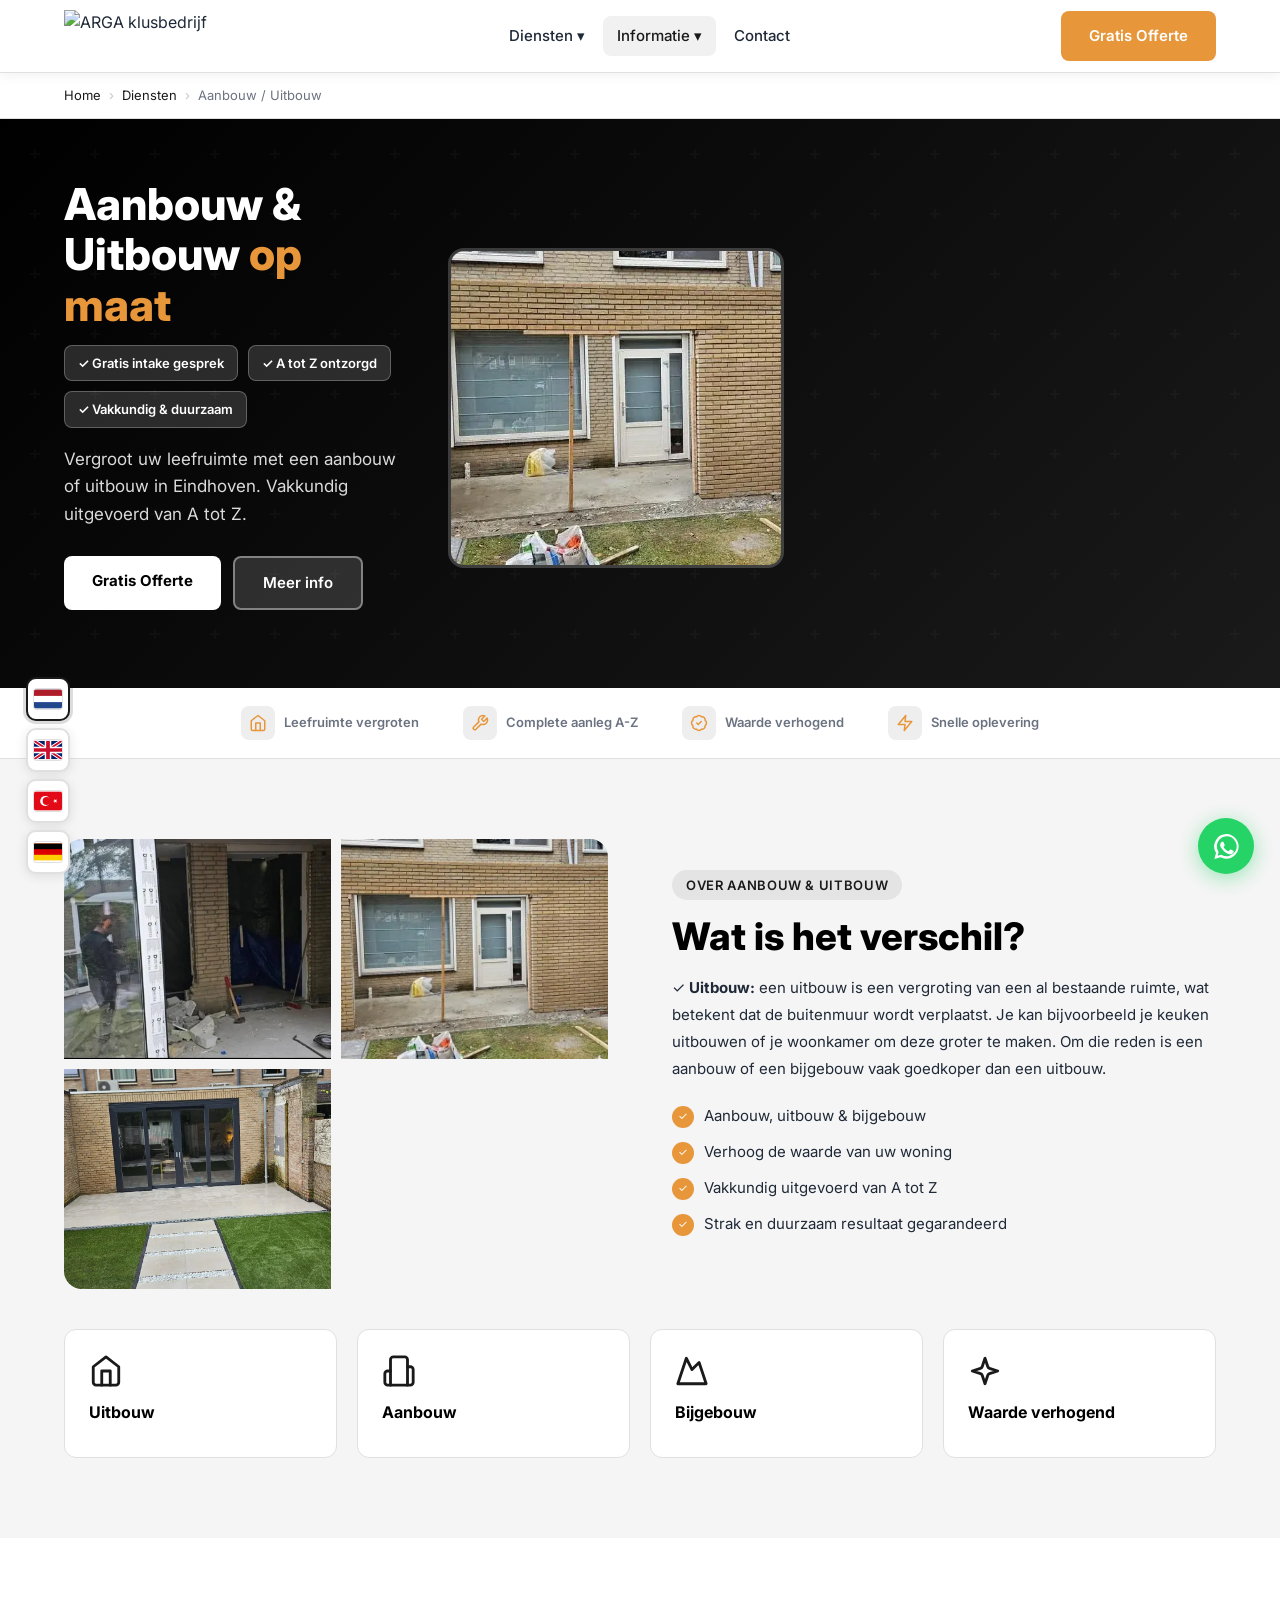
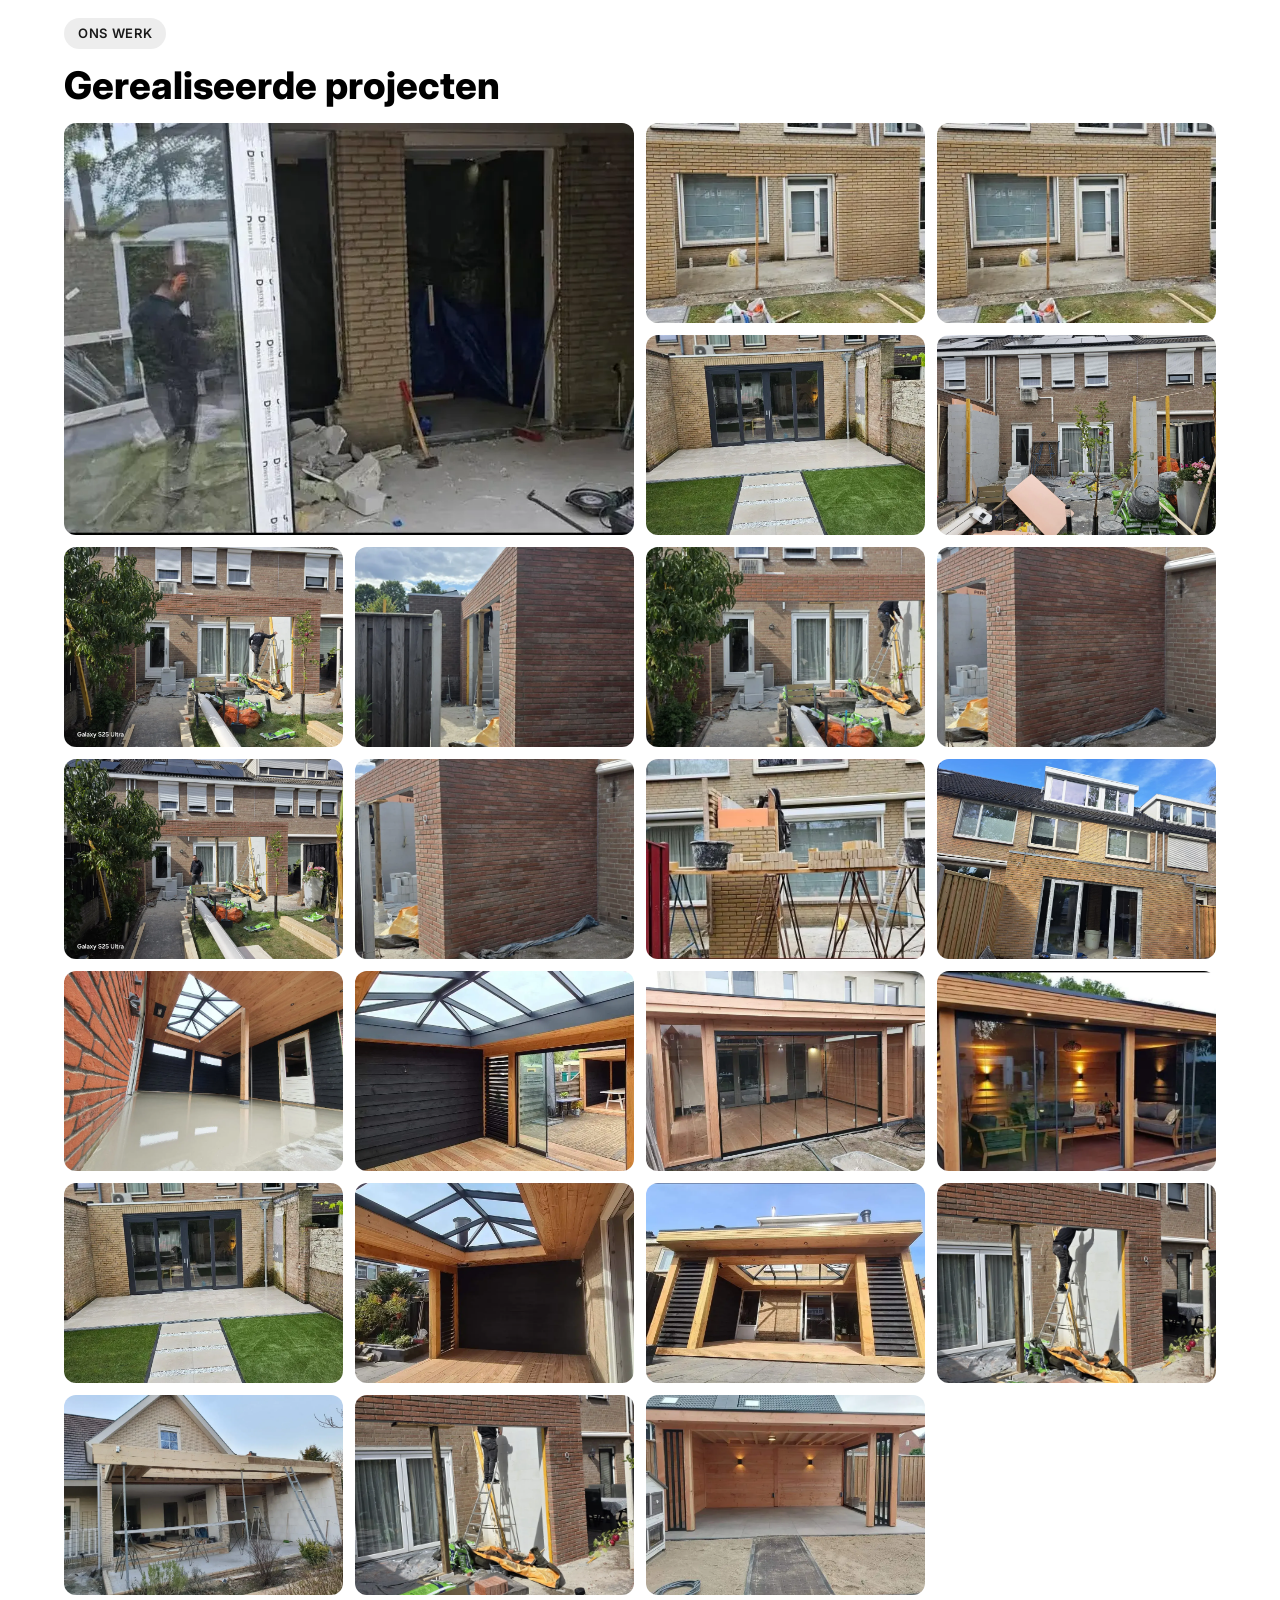
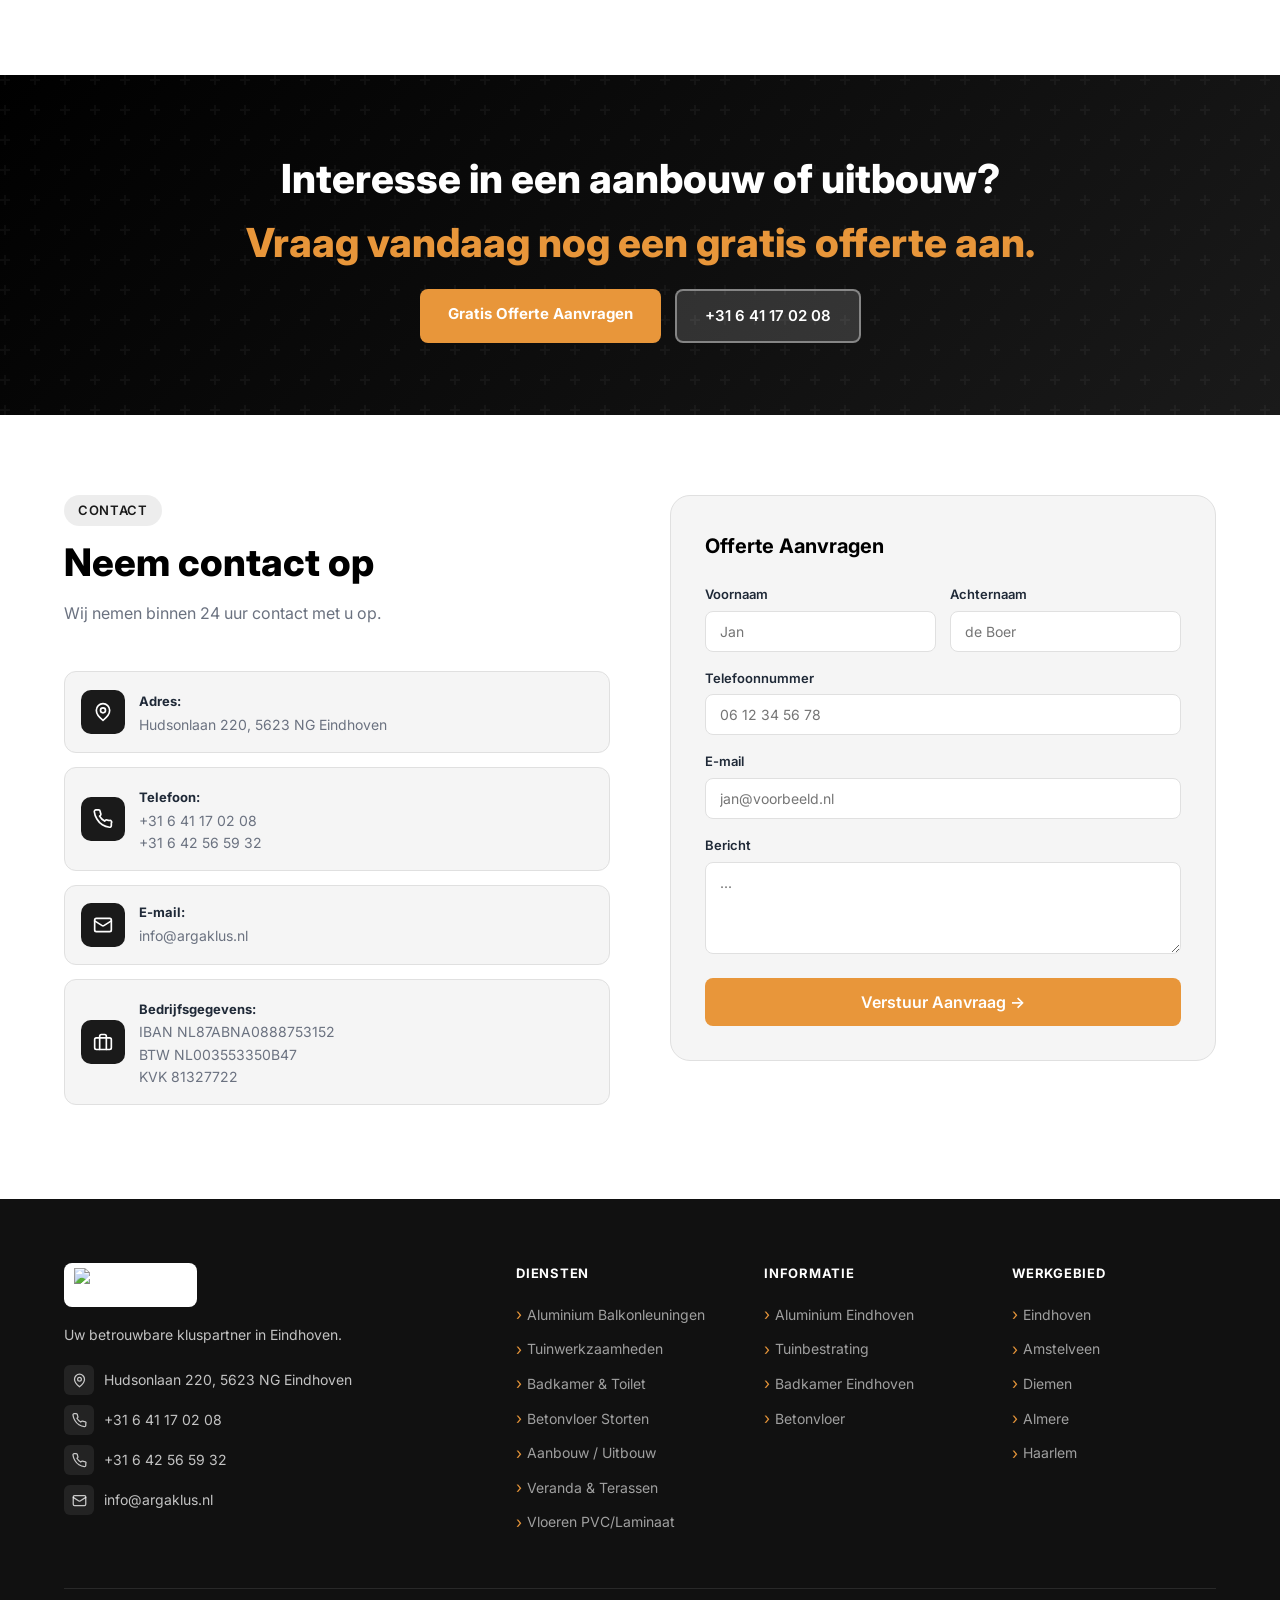
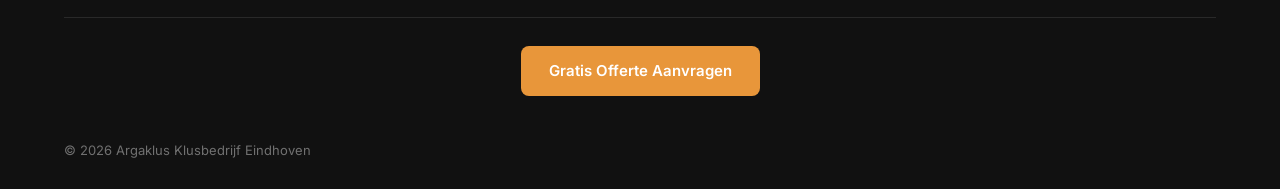
==== commit 54c71208: "perf: fix remaining PageSpeed issues (render-blocking, image encoding, dimensions) - Logo width/heig" ====
--- a/aanbouw-uitbouw.html
+++ b/aanbouw-uitbouw.html
@@ -7,7 +7,92 @@
 <meta name="description" content="Professionele aanbouw en uitbouw in Eindhoven van A tot Z. Vergroot uw leefruimte met een vakkundige aanbouw of uitbouw." />
 <link rel="preconnect" href="https://fonts.googleapis.com" />
 <link rel="preconnect" href="https://fonts.gstatic.com" crossorigin /><link rel="preload" href="https://fonts.googleapis.com/css2?family=Inter:wght@300;400;500;600;700;800&display=swap" as="style" onload="this.onload=null;this.rel='stylesheet'" /><noscript><link rel="stylesheet" href="https://fonts.googleapis.com/css2?family=Inter:wght@300;400;500;600;700;800&display=swap" /></noscript>
-<link rel="stylesheet" href="style.css?v=8" />
+<style>:root{--primary:#1a1a1a;--primary-light:#333333;--primary-dark:#000000;--accent:#E8963A;--accent-dark:#cf7d25;--dark:#111111;--text:#1F2937;--text-light:#6B7280;--bg:#F5F5F5;--white:#FFFFFF;--border:#E0E0E0;--shadow:0 4px 24px rgba(0,0,0,.10);--radius:12px}
+*,*::before,*::after{box-sizing:border-box;margin:0;padding:0}
+.container{max-width:1200px;margin:0 auto;padding:0 24px}
+.btn{display:inline-block;padding:13px 28px;border-radius:8px;font-weight:600;font-size:15px;cursor:pointer;transition:all .25s;border:none;font-family:inherit}
+.btn-primary{background:var(--accent);color:var(--white)}
+.btn-primary:hover{background:var(--accent-dark);transform:translateY(-2px);box-shadow:0 6px 20px rgba(232,150,58,.4)}
+.btn-outline{background:transparent;color:var(--primary);border:2px solid var(--primary)}
+.btn-outline:hover{background:var(--primary);color:var(--white)}
+.btn-white{background:var(--white);color:var(--primary-dark);font-weight:700}
+.btn-white:hover{background:var(--accent);color:var(--white);transform:translateY(-2px)}
+.btn-ghost{background:rgba(255,255,255,.15);color:var(--white);border:2px solid rgba(255,255,255,.4)}
+.btn-ghost:hover{background:rgba(255,255,255,.25)}
+.btn-accent{background:var(--accent);color:white;font-weight:700}
+.btn-accent:hover{background:var(--accent-dark);transform:translateY(-2px)}
+[data-lang]{display:none !important}
+[data-lang].lang-active{display:block !important}
+span[data-lang].lang-active,strong[data-lang].lang-active,a[data-lang].lang-active,li[data-lang].lang-active{display:inline !important}
+label[data-lang].lang-active{display:block !important}
+option[data-lang].lang-active{display:block !important}
+.navbar{position:sticky;top:0;z-index:1000;background:var(--white);border-bottom:1px solid var(--border);box-shadow:0 2px 12px rgba(0,0,0,.06)}
+.navbar__inner{display:flex;align-items:center;justify-content:space-between;height:72px}
+.navbar__logo{display:flex;align-items:center}
+.navbar__logo img{height:52px;width:auto;display:block}
+.navbar__menu{display:flex;align-items:center;gap:4px}
+.navbar__menu>li{position:relative}
+.navbar__menu>li>a{display:flex;align-items:center;gap:4px;padding:8px 14px;border-radius:8px;font-weight:500;font-size:15px;color:var(--text);transition:all .2s}
+.navbar__menu>li>a:hover,.navbar__menu>li>a.active{background:rgba(26,26,26,.06);color:var(--primary)}
+.navbar__menu>li::after{content:'';position:absolute;left:0;top:100%;width:100%;height:10px}
+.navbar__menu>li:hover .dropdown{opacity:1;pointer-events:all;transform:translateY(0)}
+.navbar__right{display:flex;align-items:center;gap:14px}
+.navbar__burger{display:none;flex-direction:column;justify-content:center;gap:5px;width:40px;height:40px;background:none;border:none;cursor:pointer;padding:6px;border-radius:8px}
+.navbar__burger span{display:block;width:22px;height:2px;background:var(--text);border-radius:2px;transition:all .3s}
+.navbar__burger.open span:nth-child(1){transform:translateY(7px) rotate(45deg)}
+.navbar__burger.open span:nth-child(2){opacity:0}
+.navbar__burger.open span:nth-child(3){transform:translateY(-7px) rotate(-45deg)}
+.hero{background:linear-gradient(135deg,var(--primary-dark) 0%,var(--primary) 60%,var(--primary-light) 100%);color:var(--white);padding:80px 0 70px;position:relative;overflow:hidden}
+.hero::before{content:'';position:absolute;inset:0;background:url("data:image/svg+xml,%3Csvg width='60' height='60' viewBox='0 0 60 60' xmlns='http://www.w3.org/2000/svg'%3E%3Cg fill='none'%3E%3Cg fill='%23ffffff' fill-opacity='0.04'%3E%3Cpath d='M36 34v-4h-2v4h-4v2h4v4h2v-4h4v-2h-4zm0-30V0h-2v4h-4v2h4v4h2V6h4V4h-4zM6 34v-4H4v4H0v2h4v4h2v-4h4v-2H6zM6 4V0H4v4H0v2h4v4h2V6h4V4H6z'/%3E%3C/g%3E%3C/g%3E%3C/svg%3E")}
+.hero__inner{display:grid;grid-template-columns:1fr 1fr;gap:56px;align-items:center;position:relative}
+.hero-feature{margin-bottom:28px;max-width:540px}
+.hero-feature__label{display:block;color:var(--white);font-size:clamp(32px,5vw,52px);font-weight:800;line-height:1.1;letter-spacing:0;margin-bottom:14px}
+.hero-feature p{margin:0;color:rgba(255,255,255,.86);font-size:17px;line-height:1.55}
+.hero h1{font-size:clamp(32px,5vw,52px);font-weight:800;line-height:1.1;margin-bottom:18px}
+.hero h1 span{color:var(--accent)}
+.hero p.hero-lead{font-size:17px;opacity:.85;margin-bottom:28px;max-width:460px}
+.hero__buttons{display:flex;gap:12px;flex-wrap:wrap;margin-bottom:28px}
+.hero__slideshow{width:100%;height:400px;position:relative;border-radius:20px;overflow:hidden;border:3px solid rgba(255,255,255,.2)}
+.hero__slideshow--bg{width:100%;height:min(400px,28vw);min-height:250px;margin:0 0 10px;border-radius:18px;border-color:rgba(255,255,255,.22)}
+.hero__slideshow img{position:absolute;inset:0;width:100%;height:100%;object-fit:cover;opacity:0;transition:opacity .8s}
+.hero__slideshow img.active{opacity:1}
+.hero__stats{display:flex;gap:10px}
+.hero__stat{background:rgba(255,255,255,.95);border-radius:10px;padding:10px 14px;flex:1;text-align:center}
+.hero__stat strong{display:block;font-size:20px;font-weight:800;color:var(--primary)}
+.hero__stat span{font-size:11px;color:var(--text-light);font-weight:500}
+.page-hero{padding:64px 0;background:linear-gradient(135deg,var(--primary-dark) 0%,var(--primary) 70%,var(--primary-light) 100%);color:white;position:relative;overflow:hidden}
+.page-hero::before{content:'';position:absolute;inset:0;background:url("data:image/svg+xml,%3Csvg width='60' height='60' viewBox='0 0 60 60' xmlns='http://www.w3.org/2000/svg'%3E%3Cg fill='none'%3E%3Cg fill='%23ffffff' fill-opacity='0.04'%3E%3Cpath d='M36 34v-4h-2v4h-4v2h4v4h2v-4h4v-2h-4zm0-30V0h-2v4h-4v2h4v4h2V6h4V4h-4zM6 34v-4H4v4H0v2h4v4h2v-4h4v-2H6zM6 4V0H4v4H0v2h4v4h2V6h4V4H6z'/%3E%3C/g%3E%3C/g%3E%3C/svg%3E")}
+.page-hero__inner{position:relative;max-width:720px}
+.page-hero h1{font-size:clamp(28px,4.5vw,48px);font-weight:800;line-height:1.15;margin-bottom:14px}
+.page-hero p{font-size:17px;opacity:.85;margin-bottom:28px}
+.page-hero__tag{display:inline-flex;align-items:center;gap:8px;background:rgba(255,255,255,.15);border:1px solid rgba(255,255,255,.25);border-radius:100px;padding:6px 16px;font-size:13px;font-weight:600;margin-bottom:20px}
+.breadcrumb{background:var(--white);border-bottom:1px solid var(--border);padding:12px 0}
+.breadcrumb__inner{display:flex;align-items:center;gap:8px;font-size:13px;color:var(--text-light)}
+.breadcrumb__inner a{color:var(--primary)}
+.breadcrumb__inner a:hover{text-decoration:underline}
+.breadcrumb__inner .sep{opacity:.4}
+.trust-bar{background:var(--white);border-bottom:1px solid var(--border);padding:18px 0}
+.trust-bar__inner{display:flex;align-items:center;justify-content:center;gap:44px;flex-wrap:wrap}
+.img-gallery img,.img-single img,.gallery-item img,.page-hero__img img,.detail-hero__img img,.overlay-card img,.hero__slideshow img{cursor:zoom-in}
+.mobile-menu-overlay .btn{text-align:center;margin:14px 0 0}
+@media (max-width:960px){.hero__inner,.service-block__inner,.contact-grid{grid-template-columns:1fr;gap:36px}
+.hero__slideshow{height:280px}
+.hero__stats{flex-wrap:wrap}
+.hero__stat{min-width:120px}
+@media (max-width:640px){.navbar__menu{display:none}
+.navbar__right .btn{display:none}
+.navbar__burger{display:flex}
+.trust-bar__inner{gap:16px}
+.hero__inner{gap:28px}
+.hero__stats{gap:8px}
+.hero__stat{padding:10px 10px}
+.hero__stat strong{font-size:17px}
+.hero-feature{margin-bottom:22px}
+.hero-feature p{font-size:15px;line-height:1.5}
+.hero h1{margin-top:10px}
+.trust-bar{display:none}
+.navbar__logo img{height:38px}</style>
+<link rel="preload" href="style.css?v=15" as="style" onload="this.onload=null;this.rel='stylesheet'" /><noscript><link rel="stylesheet" href="style.css?v=15" /></noscript>
 <style>
 .page-hero{background:linear-gradient(135deg,var(--primary-dark),var(--primary));color:white;padding:60px 0 50px;position:relative;overflow:hidden}
 .page-hero::before{content:'';position:absolute;inset:0;opacity:.4;background:url("data:image/svg+xml,%3Csvg width='60' height='60' viewBox='0 0 60 60' xmlns='http://www.w3.org/2000/svg'%3E%3Cg fill='none'%3E%3Cg fill='%23ffffff' fill-opacity='0.06'%3E%3Cpath d='M36 34v-4h-2v4h-4v2h4v4h2v-4h4v-2h-4z'/%3E%3C/g%3E%3C/g%3E%3C/svg%3E")}
@@ -32,7 +117,7 @@
 </head>
 <body><nav class="navbar"><div class="container"><div class="navbar__inner">
 <a href="index.html" class="navbar__logo">
-  <img src="https://argaklus.nl/img/logo.png" alt="ARGA klusbedrijf" />
+  <img src="https://argaklus.nl/img/logo.png" alt="ARGA klusbedrijf" width="140" height="42" />
 </a>
 <ul class="navbar__menu">
 <li><a href="index.html#diensten"><span data-lang="nl" class="lang-active">Diensten &#9662;</span><span data-lang="en">Services &#9662;</span><span data-lang="tr">Hizmetler &#9662;</span></a>
@@ -215,7 +300,7 @@
 <footer class="footer"><div class="container">
 <div class="footer__grid">
 <div class="footer__brand">
-<div class="f-logo"><img src="https://argaklus.nl/img/logo.png" alt="ARGA klusbedrijf" /></div>
+<div class="f-logo"><img src="https://argaklus.nl/img/logo.png" alt="ARGA klusbedrijf" width="140" height="42" /></div>
 <p data-lang="nl" class="lang-active">Uw betrouwbare kluspartner in Eindhoven.</p><p data-lang="en">Your reliable partner in Eindhoven.</p><p data-lang="tr">Eindhoven'da güvenilir iş ortağınız.</p>
 <div class="fci"><div class="icon"><svg xmlns="http://www.w3.org/2000/svg" viewBox="0 0 24 24" fill="none" stroke="currentColor" stroke-width="2" stroke-linecap="round" stroke-linejoin="round"><path d="M20 10c0 6-8 12-8 12s-8-6-8-12a8 8 0 0 1 16 0Z"/><circle cx="12" cy="10" r="3"/></svg></div>Hudsonlaan 220, 5623 NG Eindhoven</div>
 <div class="fci"><div class="icon"><svg xmlns="http://www.w3.org/2000/svg" viewBox="0 0 24 24" fill="none" stroke="currentColor" stroke-width="2" stroke-linecap="round" stroke-linejoin="round"><path d="M22 16.92v3a2 2 0 0 1-2.18 2 19.79 19.79 0 0 1-8.63-3.07A19.5 19.5 0 0 1 4.69 12 19.79 19.79 0 0 1 1.61 3.38 2 2 0 0 1 3.6 1h3a2 2 0 0 1 2 1.72c.127.96.361 1.903.7 2.81a2 2 0 0 1-.45 2.11L7.91 8.5a16 16 0 0 0 6 6l.92-.92a2 2 0 0 1 2.11-.45c.907.339 1.85.573 2.81.7A2 2 0 0 1 22 16.92z"/></svg></div>+31 6 41 17 02 08</div>
--- a/style.css
+++ b/style.css
@@ -1,343 +1 @@
-/* ==========================================
-   ARGAKLUS – SHARED STYLESHEET
-   ========================================== */
-:root {
-  --primary:       #1a1a1a;
-  --primary-light: #333333;
-  --primary-dark:  #000000;
-  --accent:        #E8963A;
-  --accent-dark:   #cf7d25;
-  --dark:          #111111;
-  --text:          #1F2937;
-  --text-light:    #6B7280;
-  --bg:            #F5F5F5;
-  --white:         #FFFFFF;
-  --border:        #E0E0E0;
-  --shadow:        0 4px 24px rgba(0,0,0,.10);
-  --radius:        12px;
-}
-*, *::before, *::after { box-sizing: border-box; margin: 0; padding: 0; }
-html { scroll-behavior: smooth; }
-body { font-family: 'Inter', sans-serif; color: var(--text); background: var(--bg); line-height: 1.6; }
-a { text-decoration: none; color: inherit; }
-img { max-width: 100%; display: block; object-fit: cover; }
-ul { list-style: none; }
-
-.container { max-width: 1200px; margin: 0 auto; padding: 0 24px; }
-
-/* BUTTONS */
-.btn { display: inline-block; padding: 13px 28px; border-radius: 8px; font-weight: 600; font-size: 15px; cursor: pointer; transition: all .25s; border: none; font-family: inherit; }
-.btn-primary { background: var(--accent); color: var(--white); }
-.btn-primary:hover { background: var(--accent-dark); transform: translateY(-2px); box-shadow: 0 6px 20px rgba(232,150,58,.4); }
-.btn-outline { background: transparent; color: var(--primary); border: 2px solid var(--primary); }
-.btn-outline:hover { background: var(--primary); color: var(--white); }
-.btn-white { background: var(--white); color: var(--primary-dark); font-weight: 700; }
-.btn-white:hover { background: var(--accent); color: var(--white); transform: translateY(-2px); }
-.btn-ghost { background: rgba(255,255,255,.15); color: var(--white); border: 2px solid rgba(255,255,255,.4); }
-.btn-ghost:hover { background: rgba(255,255,255,.25); }
-.btn-accent { background: var(--accent); color: white; font-weight: 700; }
-.btn-accent:hover { background: var(--accent-dark); transform: translateY(-2px); }
-
-/* TYPOGRAPHY */
-.section-title { font-size: clamp(26px, 4vw, 38px); font-weight: 800; color: var(--primary-dark); margin-bottom: 14px; line-height: 1.2; }
-.section-sub { font-size: 16px; color: var(--text-light); max-width: 640px; margin-bottom: 44px; line-height: 1.75; }
-.tag { display: inline-block; background: rgba(26,26,26,.08); color: var(--primary); font-weight: 600; font-size: 13px; letter-spacing: .05em; text-transform: uppercase; padding: 5px 14px; border-radius: 100px; margin-bottom: 14px; }
-
-/* LANGUAGE */
-[data-lang]               { display: none !important; }
-[data-lang].lang-active   { display: block !important; }
-span[data-lang].lang-active,
-strong[data-lang].lang-active,
-a[data-lang].lang-active,
-li[data-lang].lang-active { display: inline !important; }
-label[data-lang].lang-active { display: block !important; }
-option[data-lang].lang-active { display: block !important; }
-
-/* NAVBAR */
-.navbar { position: sticky; top: 0; z-index: 1000; background: var(--white); border-bottom: 1px solid var(--border); box-shadow: 0 2px 12px rgba(0,0,0,.06); }
-.navbar__inner { display: flex; align-items: center; justify-content: space-between; height: 72px; }
-.navbar__logo { display: flex; align-items: center; }
-.navbar__logo img { height: 52px; width: auto; display: block; }
-.navbar__menu { display: flex; align-items: center; gap: 4px; }
-.navbar__menu > li { position: relative; }
-.navbar__menu > li > a { display: flex; align-items: center; gap: 4px; padding: 8px 14px; border-radius: 8px; font-weight: 500; font-size: 15px; color: var(--text); transition: all .2s; }
-.navbar__menu > li > a:hover,
-.navbar__menu > li > a.active { background: rgba(26,26,26,.06); color: var(--primary); }
-
-/* DROPDOWN – gap fix: top:100% + invisible padding bridge */
-.dropdown { position: absolute; top: 100%; left: 0; background: var(--white); border: 1px solid var(--border); border-radius: 12px; min-width: 260px; box-shadow: var(--shadow); opacity: 0; pointer-events: none; transform: translateY(4px); transition: opacity .18s, transform .18s; padding: 10px 8px 8px; }
-/* Invisible bridge fills the gap between nav link and dropdown */
-.navbar__menu > li::after { content: ''; position: absolute; left: 0; top: 100%; width: 100%; height: 10px; }
-.navbar__menu > li:hover .dropdown { opacity: 1; pointer-events: all; transform: translateY(0); }
-.dropdown a { display: flex; align-items: center; gap: 9px; padding: 10px 14px; border-radius: 8px; font-size: 14px; color: var(--text); transition: all .15s; }
-.dropdown a:hover { background: var(--bg); color: var(--primary); padding-left: 18px; }
-.navbar__right { display: flex; align-items: center; gap: 14px; }
-
-/* SVG ICONS – renk + boyut */
-.service-card__icon { color: #ffffff; }
-.service-card__icon svg { width: 28px; height: 28px; display: block; flex-shrink: 0; }
-
-.trust-item .icon { color: var(--accent); }
-.trust-item .icon svg { width: 18px; height: 18px; display: block; }
-
-.cert-card .cert-icon { color: var(--primary); display: flex; align-items: center; justify-content: center; margin: 0 auto 12px; }
-.cert-card .cert-icon svg { width: 38px; height: 38px; display: block; }
-
-.ci-icon { color: #ffffff; }
-.ci-icon svg { width: 20px; height: 20px; display: block; }
-
-.fci .icon { color: rgba(255,255,255,.75); }
-.fci .icon svg { width: 15px; height: 15px; display: block; }
-
-.step-card .step-icon { color: var(--accent); display: flex; align-items: center; justify-content: center; margin-bottom: 14px; }
-.step-card .step-icon svg { width: 38px; height: 38px; display: block; }
-
-/* IMAGE TEXT OVERLAY CARDS */
-.overlay-showcase { padding: 34px 0 70px; background: var(--white); }
-.overlay-grid { display: grid; grid-template-columns: repeat(3, minmax(0, 1fr)); gap: 18px; }
-.overlay-card { position: relative; min-height: 300px; border-radius: 22px; overflow: hidden; background: var(--primary-dark); box-shadow: 0 16px 42px rgba(0,0,0,.14); isolation: isolate; }
-.overlay-card img { position: absolute; inset: 0; width: 100%; height: 100%; object-fit: cover; object-position: center; transform: scale(1.02); z-index: -2; }
-.overlay-card::before { content: ''; position: absolute; inset: 0; background: linear-gradient(0deg, rgba(0,0,0,.76) 0%, rgba(0,0,0,.38) 58%, rgba(0,0,0,.12) 100%); z-index: -1; }
-.overlay-card__content { min-height: 300px; display: flex; flex-direction: column; justify-content: flex-end; padding: 24px; color: var(--white); }
-.overlay-card__label { display: inline-flex; width: fit-content; margin-bottom: 12px; padding: 6px 11px; border-radius: 999px; background: rgba(255,255,255,.16); border: 1px solid rgba(255,255,255,.22); color: rgba(255,255,255,.86); font-size: 10px; font-weight: 700; letter-spacing: .08em; text-transform: uppercase; }
-.overlay-card h2 { margin: 0 0 10px; color: var(--white); font-size: clamp(20px, 2.4vw, 34px); line-height: 1.05; letter-spacing: -.03em; font-weight: 800; overflow-wrap: break-word; word-break: break-word; hyphens: auto; -webkit-hyphens: auto; }
-.overlay-card__content > p:last-child { color: rgba(255,255,255,.84); font-size: 15px; line-height: 1.55; font-weight: 400; letter-spacing: -.012em; }
-
-/* HAMBURGER */
-.navbar__burger { display: none; flex-direction: column; justify-content: center; gap: 5px; width: 40px; height: 40px; background: none; border: none; cursor: pointer; padding: 6px; border-radius: 8px; }
-.navbar__burger span { display: block; width: 22px; height: 2px; background: var(--text); border-radius: 2px; transition: all .3s; }
-.navbar__burger.open span:nth-child(1) { transform: translateY(7px) rotate(45deg); }
-.navbar__burger.open span:nth-child(2) { opacity: 0; }
-.navbar__burger.open span:nth-child(3) { transform: translateY(-7px) rotate(-45deg); }
-
-/* HERO */
-.hero { background: linear-gradient(135deg, var(--primary-dark) 0%, var(--primary) 60%, var(--primary-light) 100%); color: var(--white); padding: 80px 0 70px; position: relative; overflow: hidden; }
-.hero::before { content: ''; position: absolute; inset: 0; background: url("data:image/svg+xml,%3Csvg width='60' height='60' viewBox='0 0 60 60' xmlns='http://www.w3.org/2000/svg'%3E%3Cg fill='none'%3E%3Cg fill='%23ffffff' fill-opacity='0.04'%3E%3Cpath d='M36 34v-4h-2v4h-4v2h4v4h2v-4h4v-2h-4zm0-30V0h-2v4h-4v2h4v4h2V6h4V4h-4zM6 34v-4H4v4H0v2h4v4h2v-4h4v-2H6zM6 4V0H4v4H0v2h4v4h2V6h4V4H6z'/%3E%3C/g%3E%3C/g%3E%3C/svg%3E"); }
-.hero__inner { display: grid; grid-template-columns: 1fr 1fr; gap: 56px; align-items: center; position: relative; }
-.hero-feature { margin-bottom: 28px; max-width: 540px; }
-.hero-feature__label { display: block; color: var(--white); font-size: clamp(32px, 5vw, 52px); font-weight: 800; line-height: 1.1; letter-spacing: 0; margin-bottom: 14px; }
-.hero-feature p { margin: 0; color: rgba(255,255,255,.86); font-size: 17px; line-height: 1.55; }
-.hero h1 { font-size: clamp(32px, 5vw, 52px); font-weight: 800; line-height: 1.1; margin-bottom: 18px; }
-.hero h1 span { color: var(--accent); }
-.hero p.hero-lead { font-size: 17px; opacity: .85; margin-bottom: 28px; max-width: 460px; }
-.hero__buttons { display: flex; gap: 12px; flex-wrap: wrap; margin-bottom: 28px; }
-.hero__slideshow { width: 100%; height: 400px; position: relative; border-radius: 20px; overflow: hidden; border: 3px solid rgba(255,255,255,.2); }
-.hero__slideshow--bg { width: 100%; height: min(400px, 28vw); min-height: 250px; margin: 0 0 10px; border-radius: 18px; border-color: rgba(255,255,255,.22); }
-.hero__slideshow img { position: absolute; inset: 0; width: 100%; height: 100%; object-fit: cover; opacity: 0; transition: opacity .8s; }
-.hero__slideshow img.active { opacity: 1; }
-.hero__stats { display: flex; gap: 10px; }
-.hero__stat { background: rgba(255,255,255,.95); border-radius: 10px; padding: 10px 14px; flex: 1; text-align: center; }
-.hero__stat strong { display: block; font-size: 20px; font-weight: 800; color: var(--primary); }
-.hero__stat span { font-size: 11px; color: var(--text-light); font-weight: 500; }
-
-/* PAGE HERO (detail pages) */
-.page-hero { padding: 64px 0; background: linear-gradient(135deg, var(--primary-dark) 0%, var(--primary) 70%, var(--primary-light) 100%); color: white; position: relative; overflow: hidden; }
-.page-hero::before { content: ''; position: absolute; inset: 0; background: url("data:image/svg+xml,%3Csvg width='60' height='60' viewBox='0 0 60 60' xmlns='http://www.w3.org/2000/svg'%3E%3Cg fill='none'%3E%3Cg fill='%23ffffff' fill-opacity='0.04'%3E%3Cpath d='M36 34v-4h-2v4h-4v2h4v4h2v-4h4v-2h-4zm0-30V0h-2v4h-4v2h4v4h2V6h4V4h-4zM6 34v-4H4v4H0v2h4v4h2v-4h4v-2H6zM6 4V0H4v4H0v2h4v4h2V6h4V4H6z'/%3E%3C/g%3E%3C/g%3E%3C/svg%3E"); }
-.page-hero__inner { position: relative; max-width: 720px; }
-.page-hero h1 { font-size: clamp(28px, 4.5vw, 48px); font-weight: 800; line-height: 1.15; margin-bottom: 14px; }
-.page-hero p { font-size: 17px; opacity: .85; margin-bottom: 28px; }
-.page-hero__tag { display: inline-flex; align-items: center; gap: 8px; background: rgba(255,255,255,.15); border: 1px solid rgba(255,255,255,.25); border-radius: 100px; padding: 6px 16px; font-size: 13px; font-weight: 600; margin-bottom: 20px; }
-
-/* BREADCRUMB */
-.breadcrumb { background: var(--white); border-bottom: 1px solid var(--border); padding: 12px 0; }
-.breadcrumb__inner { display: flex; align-items: center; gap: 8px; font-size: 13px; color: var(--text-light); }
-.breadcrumb__inner a { color: var(--primary); }
-.breadcrumb__inner a:hover { text-decoration: underline; }
-.breadcrumb__inner .sep { opacity: .4; }
-
-/* TRUST BAR */
-.trust-bar { background: var(--white); border-bottom: 1px solid var(--border); padding: 18px 0; }
-.trust-bar__inner { display: flex; align-items: center; justify-content: center; gap: 44px; flex-wrap: wrap; }
-.trust-item { display: flex; align-items: center; gap: 9px; font-size: 13px; font-weight: 600; color: var(--text-light); }
-.trust-item .icon { width: 34px; height: 34px; background: rgba(26,26,26,.07); border-radius: 8px; display: flex; align-items: center; justify-content: center; font-size: 16px; }
-
-/* SERVICE DETAIL */
-.service-block { padding: 80px 0; }
-.service-block.alt { background: var(--white); }
-.service-block__inner { display: grid; grid-template-columns: 1fr 1fr; gap: 64px; align-items: center; }
-.service-block__inner.reverse { direction: rtl; }
-.service-block__inner.reverse > * { direction: ltr; }
-
-/* IMAGE GALLERY */
-.img-gallery { display: grid; grid-template-columns: 1fr 1fr; grid-template-rows: 220px 220px; gap: 10px; border-radius: 18px; overflow: hidden; }
-.img-gallery img { width: 100%; height: 100%; object-fit: cover; transition: transform .4s; }
-.img-gallery img:hover { transform: scale(1.04); }
-.img-gallery img:first-child { grid-row: 1 / 3; }
-.img-single { border-radius: 18px; overflow: hidden; }
-.img-single img { width: 100%; height: 460px; object-fit: cover; }
-
-/* FEATURE LIST */
-.feature-list { display: flex; flex-direction: column; gap: 12px; margin: 22px 0; }
-.feature-list li { display: flex; align-items: flex-start; gap: 10px; font-size: 15px; }
-.check { width: 22px; height: 22px; background: var(--accent); border-radius: 50%; display: flex; align-items: center; justify-content: center; color: white; font-size: 11px; flex-shrink: 0; margin-top: 2px; }
-
-/* STEPS / PROCESS */
-.steps { padding: 80px 0; background: var(--white); }
-.steps__grid { display: grid; grid-template-columns: repeat(auto-fit, minmax(220px, 1fr)); gap: 24px; }
-.step-card { background: var(--bg); border: 1px solid var(--border); border-radius: var(--radius); padding: 28px 22px; text-align: center; position: relative; }
-.step-card::before { content: attr(data-step); position: absolute; top: -14px; left: 50%; transform: translateX(-50%); background: var(--primary); color: white; width: 28px; height: 28px; border-radius: 50%; display: flex; align-items: center; justify-content: center; font-size: 13px; font-weight: 700; }
-.step-card .step-icon { font-size: 38px; margin-bottom: 14px; }
-.step-card h3 { font-size: 16px; font-weight: 700; color: var(--primary-dark); margin-bottom: 8px; }
-.step-card p { font-size: 13px; color: var(--text-light); line-height: 1.6; }
-
-/* FULL GALLERY */
-.gallery-section { padding: 80px 0; }
-.gallery-grid { display: grid; grid-template-columns: repeat(4, 1fr); grid-template-rows: 200px 200px; grid-auto-rows: 200px; gap: 12px; }
-.gallery-item { border-radius: var(--radius); overflow: hidden; position: relative; cursor: pointer; }
-.gallery-item:first-child { grid-column: 1 / 3; grid-row: 1 / 3; }
-.gallery-item img { width: 100%; height: 100%; object-fit: cover; transition: transform .4s; }
-.gallery-item:hover img { transform: scale(1.06); }
-.gallery-grid--compact { grid-template-columns: repeat(3, 1fr); grid-template-rows: 240px; }
-.gallery-grid--compact .gallery-item:first-child { grid-column: auto; grid-row: auto; }
-.gallery-overlay { position: absolute; inset: 0; background: linear-gradient(to top, rgba(0,0,0,.6) 0%, transparent 55%); opacity: 0; transition: opacity .3s; display: flex; align-items: flex-end; padding: 14px; }
-.gallery-item:hover .gallery-overlay { opacity: 1; }
-.gallery-overlay span { color: white; font-size: 13px; font-weight: 600; }
-
-/* FAQ */
-.faq { padding: 80px 0; background: var(--white); }
-.faq__list { max-width: 800px; margin: 0 auto; display: flex; flex-direction: column; gap: 12px; }
-.faq-item { border: 1px solid var(--border); border-radius: var(--radius); overflow: hidden; }
-.faq-q { display: flex; align-items: center; justify-content: space-between; padding: 18px 22px; cursor: pointer; font-weight: 600; font-size: 15px; color: var(--text); background: var(--white); transition: all .2s; gap: 12px; }
-.faq-q:hover { background: var(--bg); color: var(--primary); }
-.faq-q .arrow { font-size: 12px; transition: transform .3s; flex-shrink: 0; color: var(--accent); }
-.faq-item.open .faq-q .arrow { transform: rotate(180deg); }
-.faq-a { max-height: 0; overflow: hidden; transition: max-height .35s ease; }
-.faq-item.open .faq-a { max-height: 400px; }
-.faq-a__inner { padding: 0 22px 18px; font-size: 14px; color: var(--text-light); line-height: 1.75; border-top: 1px solid var(--border); padding-top: 14px; }
-
-/* CTA BANNER */
-.cta-banner { padding: 72px 0; background: linear-gradient(135deg, var(--primary-dark), var(--primary)); color: var(--white); text-align: center; position: relative; overflow: hidden; }
-.cta-banner::before { content: ''; position: absolute; inset: 0; background: url("data:image/svg+xml,%3Csvg width='60' height='60' viewBox='0 0 60 60' xmlns='http://www.w3.org/2000/svg'%3E%3Cg fill='none'%3E%3Cg fill='%23ffffff' fill-opacity='0.04'%3E%3Cpath d='M36 34v-4h-2v4h-4v2h4v4h2v-4h4v-2h-4zm0-30V0h-2v4h-4v2h4v4h2V6h4V4h-4zM6 34v-4H4v4H0v2h4v4h2v-4h4v-2H6zM6 4V0H4v4H0v2h4v4h2V6h4V4H6z'/%3E%3C/g%3E%3C/g%3E%3C/svg%3E"); }
-.cta-banner__inner { position: relative; }
-.cta-banner h2 { font-size: clamp(26px, 4vw, 40px); font-weight: 800; margin-bottom: 14px; }
-.cta-banner h2 em { color: var(--accent); font-style: normal; }
-.cta-banner p { font-size: 17px; opacity: .85; margin-bottom: 32px; }
-.cta-banner__btns { display: flex; gap: 14px; justify-content: center; flex-wrap: wrap; }
-
-/* CONTACT */
-.contact-section { padding: 80px 0; background: var(--white); }
-.contact-grid { display: grid; grid-template-columns: 1fr 1fr; gap: 60px; align-items: start; }
-.contact-info-item { display: flex; align-items: center; gap: 14px; padding: 16px; background: var(--bg); border-radius: 12px; border: 1px solid var(--border); margin-bottom: 14px; }
-.ci-icon { width: 44px; height: 44px; background: var(--primary); border-radius: 10px; display: flex; align-items: center; justify-content: center; font-size: 20px; flex-shrink: 0; }
-.contact-info-item strong { display: block; font-size: 13px; font-weight: 700; color: var(--text); margin-bottom: 2px; }
-.contact-info-item strong::after { content: ':'; }
-.contact-info-item span.val { display: block; font-size: 14px; color: var(--text-light); }
-.form-card { background: var(--bg); border: 1px solid var(--border); border-radius: 20px; padding: 34px; }
-.form-card h3 { font-size: 20px; font-weight: 700; color: var(--primary-dark); margin-bottom: 22px; }
-.form-row { display: grid; grid-template-columns: 1fr 1fr; gap: 14px; }
-.form-group { margin-bottom: 16px; }
-.form-group label { display: block; font-size: 13px; font-weight: 600; color: var(--text); margin-bottom: 6px; }
-.form-group input, .form-group select, .form-group textarea { width: 100%; padding: 11px 14px; border: 1.5px solid var(--border); border-radius: 8px; font-size: 14px; font-family: inherit; color: var(--text); background: white; outline: none; transition: border .2s; }
-.form-group input:focus, .form-group select:focus, .form-group textarea:focus { border-color: var(--accent); }
-.form-group textarea { resize: vertical; }
-
-/* CERTS */
-.certs { padding: 60px 0; background: var(--bg); }
-.certs__grid { display: grid; grid-template-columns: repeat(auto-fit, minmax(200px, 1fr)); gap: 20px; }
-.cert-card { background: var(--white); border: 1px solid var(--border); border-radius: var(--radius); padding: 24px; text-align: center; transition: all .2s; }
-.cert-card:hover { box-shadow: var(--shadow); border-color: var(--accent); }
-.cert-card .cert-icon { font-size: 38px; margin-bottom: 10px; }
-.cert-card h4 { font-size: 15px; font-weight: 700; color: var(--primary-dark); margin-bottom: 6px; }
-.cert-card p { font-size: 13px; color: var(--text-light); line-height: 1.5; }
-
-/* FOOTER */
-.footer { background: var(--dark); color: rgba(255,255,255,.75); padding: 64px 0 28px; }
-.footer__grid { display: grid; grid-template-columns: 2fr 1fr 1fr 1fr; gap: 44px; padding-bottom: 44px; border-bottom: 1px solid rgba(255,255,255,.1); margin-bottom: 28px; }
-.footer__brand .f-logo { display: flex; align-items: center; gap: 10px; margin-bottom: 16px; }
-.footer__brand .f-logo img { height: 44px; width: auto; background: white; padding: 5px 10px; border-radius: 8px; }
-.footer__brand p { font-size: 14px; line-height: 1.7; margin-bottom: 18px; }
-.fci { display: flex; align-items: center; gap: 10px; font-size: 14px; margin-bottom: 10px; }
-.fci .icon { width: 30px; height: 30px; background: rgba(255,255,255,.08); border-radius: 6px; display: flex; align-items: center; justify-content: center; font-size: 14px; flex-shrink: 0; }
-.footer__col h4 { font-size: 13px; font-weight: 700; color: white; letter-spacing: .06em; text-transform: uppercase; margin-bottom: 18px; }
-.footer__col ul li { margin-bottom: 9px; }
-.footer__col ul li a { font-size: 14px; color: rgba(255,255,255,.6); transition: all .2s; display: flex; align-items: center; gap: 5px; }
-.footer__col ul li a::before { content: '›'; color: var(--accent); font-size: 16px; }
-.footer__col ul li a:hover { color: white; padding-left: 4px; }
-.footer__cta { padding: 28px 0 24px; border-top: 1px solid rgba(255,255,255,.1); text-align: center; }
-.footer__bottom { display: flex; align-items: center; justify-content: space-between; flex-wrap: wrap; gap: 10px; font-size: 13px; color: rgba(255,255,255,.4); margin-top: 20px; }
-.footer__bottom a { color: rgba(255,255,255,.55); }
-.footer__bottom a:hover { color: var(--accent); }
-.footer__biz { display: flex; gap: 20px; flex-wrap: wrap; }
-
-/* WHATSAPP */
-.wa-float { position: fixed; bottom: 26px; right: 26px; z-index: 999; width: 56px; height: 56px; background: #25D366; border-radius: 50%; display: flex; align-items: center; justify-content: center; font-size: 26px; box-shadow: 0 4px 20px rgba(37,211,102,.45); transition: all .25s; cursor: pointer; }
-.wa-float svg { width: 31px; height: 31px; fill: var(--white); }
-.wa-float:hover { transform: scale(1.12); }
-.wa-tooltip { position: absolute; right: 66px; background: var(--dark); color: white; padding: 7px 13px; border-radius: 8px; font-size: 13px; font-weight: 600; white-space: nowrap; opacity: 0; pointer-events: none; transition: opacity .2s; }
-.wa-float:hover .wa-tooltip { opacity: 1; }
-
-/* LANG SWITCHER */
-.lang-switcher { position: fixed; bottom: 26px; left: 26px; z-index: 999; display: flex; flex-direction: column; gap: 7px; }
-.lang-btn { width: 44px; height: 44px; border-radius: 10px; background: var(--white); border: 2px solid var(--border); display: flex; align-items: center; justify-content: center; font-size: 20px; cursor: pointer; box-shadow: 0 2px 12px rgba(0,0,0,.1); transition: all .2s; position: relative; }
-.flag-icon { width: 28px; height: 20px; display: block; border-radius: 3px; box-shadow: 0 0 0 1px rgba(0,0,0,.12); overflow: hidden; }
-.flag-icon svg { width: 100%; height: 100%; display: block; }
-.lang-btn:hover { transform: scale(1.1); }
-.lang-btn.active { border-color: var(--primary); box-shadow: 0 0 0 3px rgba(26,26,26,.15); }
-.lang-label { position: absolute; left: 52px; background: var(--dark); color: white; padding: 5px 10px; border-radius: 6px; font-size: 12px; font-weight: 600; white-space: nowrap; opacity: 0; pointer-events: none; transition: opacity .2s; }
-.lang-btn:hover .lang-label { opacity: 1; }
-
-/* IMAGE LIGHTBOX */
-.lightbox { position: fixed; inset: 0; z-index: 2000; display: none; align-items: center; justify-content: center; background: rgba(0,0,0,.86); padding: 24px; }
-.lightbox.open { display: flex; }
-.lightbox img { max-width: min(1120px, 94vw); max-height: 88vh; object-fit: contain; border-radius: 8px; box-shadow: 0 18px 60px rgba(0,0,0,.45); background: #111; }
-.lightbox__close { position: fixed; top: 18px; right: 18px; width: 44px; height: 44px; border: 1px solid rgba(255,255,255,.3); border-radius: 8px; background: rgba(255,255,255,.1); color: #fff; font-size: 28px; line-height: 1; cursor: pointer; }
-.lightbox__close:hover { background: rgba(255,255,255,.2); }
-.img-gallery img,
-.img-single img,
-.gallery-item img,
-.page-hero__img img,
-.detail-hero__img img,
-.overlay-card img,
-.hero__slideshow img { cursor: zoom-in; }
-
-/* MOBILE MENU OVERLAY */
-.mobile-menu-overlay { display: none; position: fixed; inset: 72px 0 0 0; background: var(--white); z-index: 998; overflow-y: auto; padding: 16px 20px 120px; flex-direction: column; gap: 4px; }
-.mobile-menu-overlay.open { display: flex; }
-.mobile-menu-overlay .mob-link { display: flex; align-items: center; gap: 10px; padding: 14px 16px; border-radius: 10px; font-size: 16px; font-weight: 600; color: var(--text); border-bottom: 1px solid var(--border); }
-.mobile-menu-overlay .mob-link:last-child { border-bottom: none; }
-.mobile-menu-overlay .mob-link:hover { background: var(--bg); color: var(--primary); }
-.mob-section-title { font-size: 11px; font-weight: 700; color: var(--text-light); letter-spacing: .1em; text-transform: uppercase; padding: 16px 16px 6px; }
-.mobile-menu-overlay .btn { text-align: center; margin: 14px 0 0; }
-
-/* RESPONSIVE */
-@media (max-width: 960px) {
-  .hero__inner, .service-block__inner, .contact-grid { grid-template-columns: 1fr; gap: 36px; }
-  .hero__slideshow { height: 280px; }
-  .service-block__inner.reverse { direction: ltr; }
-  .footer__grid { grid-template-columns: 1fr 1fr; }
-  .gallery-grid { grid-template-columns: 1fr 1fr; grid-template-rows: auto; }
-  .gallery-item:first-child { grid-column: 1; grid-row: 1; }
-  .gallery-grid--compact { grid-template-columns: 1fr 1fr; grid-template-rows: auto; }
-  .img-gallery { grid-template-rows: 180px 180px; }
-  .hero__stats { flex-wrap: wrap; }
-  .hero__stat { min-width: 120px; }
-  .overlay-grid { grid-template-columns: repeat(2, minmax(0, 1fr)); }
-}
-@media (max-width: 640px) {
-  .navbar__menu { display: none; }
-  .navbar__right .btn { display: none; }
-  .navbar__burger { display: flex; }
-  .footer__grid { grid-template-columns: 1fr; }
-  .trust-bar__inner { gap: 16px; }
-  .form-row { grid-template-columns: 1fr; }
-  .steps__grid { grid-template-columns: 1fr; }
-  .gallery-grid { grid-template-columns: 1fr 1fr; }
-  .gallery-grid--compact { grid-template-columns: 1fr; }
-  .hero__inner { gap: 28px; }
-  .hero__stats { gap: 8px; }
-  .hero__stat { padding: 10px 10px; }
-  .hero__stat strong { font-size: 17px; }
-  .hero-feature { margin-bottom: 22px; }
-  .hero-feature p { font-size: 15px; line-height: 1.5; }
-  .hero h1 { margin-top: 10px; }
-  .trust-bar { display: none; }
-  .cta-banner__btns { flex-direction: column; align-items: center; }
-  .contact-grid { grid-template-columns: 1fr; gap: 30px; }
-  .navbar__logo img { height: 38px; }
-  .overlay-showcase { padding: 20px 0 52px; }
-  .overlay-grid { grid-template-columns: 1fr; }
-  .overlay-card { min-height: 280px; border-radius: 18px; }
-  .overlay-card__content { min-height: 280px; padding: 20px; }
-  .overlay-card h2 { font-size: 30px; }
-  .overlay-card__content > p:last-child { font-size: 15px; }
-}
+:root{--primary:#1a1a1a;--primary-light:#333333;--primary-dark:#000000;--accent:#E8963A;--accent-dark:#cf7d25;--dark:#111111;--text:#1F2937;--text-light:#6B7280;--bg:#F5F5F5;--white:#FFFFFF;--border:#E0E0E0;--shadow:0 4px 24px rgba(0,0,0,.10);--radius:12px}*,*::before,*::after{box-sizing:border-box;margin:0;padding:0}html{scroll-behavior:smooth}body{font-family:'Inter',sans-serif;color:var(--text);background:var(--bg);line-height:1.6}a{text-decoration:none;color:inherit}img{max-width:100%;display:block;object-fit:cover}ul{list-style:none}.container{max-width:1200px;margin:0 auto;padding:0 24px}.btn{display:inline-block;padding:13px 28px;border-radius:8px;font-weight:600;font-size:15px;cursor:pointer;transition:all .25s;border:none;font-family:inherit}.btn-primary{background:var(--accent);color:var(--white)}.btn-primary:hover{background:var(--accent-dark);transform:translateY(-2px);box-shadow:0 6px 20px rgba(232,150,58,.4)}.btn-outline{background:transparent;color:var(--primary);border:2px solid var(--primary)}.btn-outline:hover{background:var(--primary);color:var(--white)}.btn-white{background:var(--white);color:var(--primary-dark);font-weight:700}.btn-white:hover{background:var(--accent);color:var(--white);transform:translateY(-2px)}.btn-ghost{background:rgba(255,255,255,.15);color:var(--white);border:2px solid rgba(255,255,255,.4)}.btn-ghost:hover{background:rgba(255,255,255,.25)}.btn-accent{background:var(--accent);color:white;font-weight:700}.btn-accent:hover{background:var(--accent-dark);transform:translateY(-2px)}.section-title{font-size:clamp(26px,4vw,38px);font-weight:800;color:var(--primary-dark);margin-bottom:14px;line-height:1.2}.section-sub{font-size:16px;color:var(--text-light);max-width:640px;margin-bottom:44px;line-height:1.75}.tag{display:inline-block;background:rgba(26,26,26,.08);color:var(--primary);font-weight:600;font-size:13px;letter-spacing:.05em;text-transform:uppercase;padding:5px 14px;border-radius:100px;margin-bottom:14px}[data-lang]{display:none !important}[data-lang].lang-active{display:block !important}span[data-lang].lang-active,strong[data-lang].lang-active,a[data-lang].lang-active,li[data-lang].lang-active{display:inline !important}label[data-lang].lang-active{display:block !important}option[data-lang].lang-active{display:block !important}.navbar{position:sticky;top:0;z-index:1000;background:var(--white);border-bottom:1px solid var(--border);box-shadow:0 2px 12px rgba(0,0,0,.06)}.navbar__inner{display:flex;align-items:center;justify-content:space-between;height:72px}.navbar__logo{display:flex;align-items:center}.navbar__logo img{height:52px;width:auto;display:block}.navbar__menu{display:flex;align-items:center;gap:4px}.navbar__menu>li{position:relative}.navbar__menu>li>a{display:flex;align-items:center;gap:4px;padding:8px 14px;border-radius:8px;font-weight:500;font-size:15px;color:var(--text);transition:all .2s}.navbar__menu>li>a:hover,.navbar__menu>li>a.active{background:rgba(26,26,26,.06);color:var(--primary)}.dropdown{position:absolute;top:100%;left:0;background:var(--white);border:1px solid var(--border);border-radius:12px;min-width:260px;box-shadow:var(--shadow);opacity:0;pointer-events:none;transform:translateY(4px);transition:opacity .18s,transform .18s;padding:10px 8px 8px}.navbar__menu>li::after{content:'';position:absolute;left:0;top:100%;width:100%;height:10px}.navbar__menu>li:hover .dropdown{opacity:1;pointer-events:all;transform:translateY(0)}.dropdown a{display:flex;align-items:center;gap:9px;padding:10px 14px;border-radius:8px;font-size:14px;color:var(--text);transition:all .15s}.dropdown a:hover{background:var(--bg);color:var(--primary);padding-left:18px}.navbar__right{display:flex;align-items:center;gap:14px}.service-card__icon{color:#ffffff}.service-card__icon svg{width:28px;height:28px;display:block;flex-shrink:0}.trust-item .icon{color:var(--accent)}.trust-item .icon svg{width:18px;height:18px;display:block}.cert-card .cert-icon{color:var(--primary);display:flex;align-items:center;justify-content:center;margin:0 auto 12px}.cert-card .cert-icon svg{width:38px;height:38px;display:block}.ci-icon{color:#ffffff}.ci-icon svg{width:20px;height:20px;display:block}.fci .icon{color:rgba(255,255,255,.75)}.fci .icon svg{width:15px;height:15px;display:block}.step-card .step-icon{color:var(--accent);display:flex;align-items:center;justify-content:center;margin-bottom:14px}.step-card .step-icon svg{width:38px;height:38px;display:block}.overlay-showcase{padding:34px 0 70px;background:var(--white)}.overlay-grid{display:grid;grid-template-columns:repeat(3,minmax(0,1fr));gap:18px}.overlay-card{position:relative;min-height:300px;border-radius:22px;overflow:hidden;background:var(--primary-dark);box-shadow:0 16px 42px rgba(0,0,0,.14);isolation:isolate}.overlay-card img{position:absolute;inset:0;width:100%;height:100%;object-fit:cover;object-position:center;transform:scale(1.02);z-index:-2}.overlay-card::before{content:'';position:absolute;inset:0;background:linear-gradient(0deg,rgba(0,0,0,.76) 0%,rgba(0,0,0,.38) 58%,rgba(0,0,0,.12) 100%);z-index:-1}.overlay-card__content{min-height:300px;display:flex;flex-direction:column;justify-content:flex-end;padding:24px;color:var(--white)}.overlay-card__label{display:inline-flex;width:fit-content;margin-bottom:12px;padding:6px 11px;border-radius:999px;background:rgba(255,255,255,.16);border:1px solid rgba(255,255,255,.22);color:rgba(255,255,255,.86);font-size:10px;font-weight:700;letter-spacing:.08em;text-transform:uppercase}.overlay-card h2{margin:0 0 10px;color:var(--white);font-size:clamp(20px,2.4vw,34px);line-height:1.05;letter-spacing:-.03em;font-weight:800;overflow-wrap:break-word;word-break:break-word;hyphens:auto;-webkit-hyphens:auto}.overlay-card__content>p:last-child{color:rgba(255,255,255,.84);font-size:15px;line-height:1.55;font-weight:400;letter-spacing:-.012em}.navbar__burger{display:none;flex-direction:column;justify-content:center;gap:5px;width:40px;height:40px;background:none;border:none;cursor:pointer;padding:6px;border-radius:8px}.navbar__burger span{display:block;width:22px;height:2px;background:var(--text);border-radius:2px;transition:all .3s}.navbar__burger.open span:nth-child(1){transform:translateY(7px) rotate(45deg)}.navbar__burger.open span:nth-child(2){opacity:0}.navbar__burger.open span:nth-child(3){transform:translateY(-7px) rotate(-45deg)}.hero{background:linear-gradient(135deg,var(--primary-dark) 0%,var(--primary) 60%,var(--primary-light) 100%);color:var(--white);padding:80px 0 70px;position:relative;overflow:hidden}.hero::before{content:'';position:absolute;inset:0;background:url("data:image/svg+xml,%3Csvg width='60' height='60' viewBox='0 0 60 60' xmlns='http://www.w3.org/2000/svg'%3E%3Cg fill='none'%3E%3Cg fill='%23ffffff' fill-opacity='0.04'%3E%3Cpath d='M36 34v-4h-2v4h-4v2h4v4h2v-4h4v-2h-4zm0-30V0h-2v4h-4v2h4v4h2V6h4V4h-4zM6 34v-4H4v4H0v2h4v4h2v-4h4v-2H6zM6 4V0H4v4H0v2h4v4h2V6h4V4H6z'/%3E%3C/g%3E%3C/g%3E%3C/svg%3E")}.hero__inner{display:grid;grid-template-columns:1fr 1fr;gap:56px;align-items:center;position:relative}.hero-feature{margin-bottom:28px;max-width:540px}.hero-feature__label{display:block;color:var(--white);font-size:clamp(32px,5vw,52px);font-weight:800;line-height:1.1;letter-spacing:0;margin-bottom:14px}.hero-feature p{margin:0;color:rgba(255,255,255,.86);font-size:17px;line-height:1.55}.hero h1{font-size:clamp(32px,5vw,52px);font-weight:800;line-height:1.1;margin-bottom:18px}.hero h1 span{color:var(--accent)}.hero p.hero-lead{font-size:17px;opacity:.85;margin-bottom:28px;max-width:460px}.hero__buttons{display:flex;gap:12px;flex-wrap:wrap;margin-bottom:28px}.hero__slideshow{width:100%;height:400px;position:relative;border-radius:20px;overflow:hidden;border:3px solid rgba(255,255,255,.2)}.hero__slideshow--bg{width:100%;height:min(400px,28vw);min-height:250px;margin:0 0 10px;border-radius:18px;border-color:rgba(255,255,255,.22)}.hero__slideshow img{position:absolute;inset:0;width:100%;height:100%;object-fit:cover;opacity:0;transition:opacity .8s}.hero__slideshow img.active{opacity:1}.hero__stats{display:flex;gap:10px}.hero__stat{background:rgba(255,255,255,.95);border-radius:10px;padding:10px 14px;flex:1;text-align:center}.hero__stat strong{display:block;font-size:20px;font-weight:800;color:var(--primary)}.hero__stat span{font-size:11px;color:var(--text-light);font-weight:500}.page-hero{padding:64px 0;background:linear-gradient(135deg,var(--primary-dark) 0%,var(--primary) 70%,var(--primary-light) 100%);color:white;position:relative;overflow:hidden}.page-hero::before{content:'';position:absolute;inset:0;background:url("data:image/svg+xml,%3Csvg width='60' height='60' viewBox='0 0 60 60' xmlns='http://www.w3.org/2000/svg'%3E%3Cg fill='none'%3E%3Cg fill='%23ffffff' fill-opacity='0.04'%3E%3Cpath d='M36 34v-4h-2v4h-4v2h4v4h2v-4h4v-2h-4zm0-30V0h-2v4h-4v2h4v4h2V6h4V4h-4zM6 34v-4H4v4H0v2h4v4h2v-4h4v-2H6zM6 4V0H4v4H0v2h4v4h2V6h4V4H6z'/%3E%3C/g%3E%3C/g%3E%3C/svg%3E")}.page-hero__inner{position:relative;max-width:720px}.page-hero h1{font-size:clamp(28px,4.5vw,48px);font-weight:800;line-height:1.15;margin-bottom:14px}.page-hero p{font-size:17px;opacity:.85;margin-bottom:28px}.page-hero__tag{display:inline-flex;align-items:center;gap:8px;background:rgba(255,255,255,.15);border:1px solid rgba(255,255,255,.25);border-radius:100px;padding:6px 16px;font-size:13px;font-weight:600;margin-bottom:20px}.breadcrumb{background:var(--white);border-bottom:1px solid var(--border);padding:12px 0}.breadcrumb__inner{display:flex;align-items:center;gap:8px;font-size:13px;color:var(--text-light)}.breadcrumb__inner a{color:var(--primary)}.breadcrumb__inner a:hover{text-decoration:underline}.breadcrumb__inner .sep{opacity:.4}.trust-bar{background:var(--white);border-bottom:1px solid var(--border);padding:18px 0}.trust-bar__inner{display:flex;align-items:center;justify-content:center;gap:44px;flex-wrap:wrap}.trust-item{display:flex;align-items:center;gap:9px;font-size:13px;font-weight:600;color:var(--text-light)}.trust-item .icon{width:34px;height:34px;background:rgba(26,26,26,.07);border-radius:8px;display:flex;align-items:center;justify-content:center;font-size:16px}.service-block{padding:80px 0}.service-block.alt{background:var(--white)}.service-block__inner{display:grid;grid-template-columns:1fr 1fr;gap:64px;align-items:center}.service-block__inner.reverse{direction:rtl}.service-block__inner.reverse>*{direction:ltr}.img-gallery{display:grid;grid-template-columns:1fr 1fr;grid-template-rows:220px 220px;gap:10px;border-radius:18px;overflow:hidden}.img-gallery img{width:100%;height:100%;object-fit:cover;transition:transform .4s}.img-gallery img:hover{transform:scale(1.04)}.img-gallery img:first-child{grid-row:1 / 3}.img-single{border-radius:18px;overflow:hidden}.img-single img{width:100%;height:460px;object-fit:cover}.feature-list{display:flex;flex-direction:column;gap:12px;margin:22px 0}.feature-list li{display:flex;align-items:flex-start;gap:10px;font-size:15px}.check{width:22px;height:22px;background:var(--accent);border-radius:50%;display:flex;align-items:center;justify-content:center;color:white;font-size:11px;flex-shrink:0;margin-top:2px}.steps{padding:80px 0;background:var(--white)}.steps__grid{display:grid;grid-template-columns:repeat(auto-fit,minmax(220px,1fr));gap:24px}.step-card{background:var(--bg);border:1px solid var(--border);border-radius:var(--radius);padding:28px 22px;text-align:center;position:relative}.step-card::before{content:attr(data-step);position:absolute;top:-14px;left:50%;transform:translateX(-50%);background:var(--primary);color:white;width:28px;height:28px;border-radius:50%;display:flex;align-items:center;justify-content:center;font-size:13px;font-weight:700}.step-card .step-icon{font-size:38px;margin-bottom:14px}.step-card h3{font-size:16px;font-weight:700;color:var(--primary-dark);margin-bottom:8px}.step-card p{font-size:13px;color:var(--text-light);line-height:1.6}.gallery-section{padding:80px 0}.gallery-grid{display:grid;grid-template-columns:repeat(4,1fr);grid-template-rows:200px 200px;grid-auto-rows:200px;gap:12px}.gallery-item{border-radius:var(--radius);overflow:hidden;position:relative;cursor:pointer}.gallery-item:first-child{grid-column:1 / 3;grid-row:1 / 3}.gallery-item img{width:100%;height:100%;object-fit:cover;transition:transform .4s}.gallery-item:hover img{transform:scale(1.06)}.gallery-grid--compact{grid-template-columns:repeat(3,1fr);grid-template-rows:240px}.gallery-grid--compact .gallery-item:first-child{grid-column:auto;grid-row:auto}.gallery-overlay{position:absolute;inset:0;background:linear-gradient(to top,rgba(0,0,0,.6) 0%,transparent 55%);opacity:0;transition:opacity .3s;display:flex;align-items:flex-end;padding:14px}.gallery-item:hover .gallery-overlay{opacity:1}.gallery-overlay span{color:white;font-size:13px;font-weight:600}.faq{padding:80px 0;background:var(--white)}.faq__list{max-width:800px;margin:0 auto;display:flex;flex-direction:column;gap:12px}.faq-item{border:1px solid var(--border);border-radius:var(--radius);overflow:hidden}.faq-q{display:flex;align-items:center;justify-content:space-between;padding:18px 22px;cursor:pointer;font-weight:600;font-size:15px;color:var(--text);background:var(--white);transition:all .2s;gap:12px}.faq-q:hover{background:var(--bg);color:var(--primary)}.faq-q .arrow{font-size:12px;transition:transform .3s;flex-shrink:0;color:var(--accent)}.faq-item.open .faq-q .arrow{transform:rotate(180deg)}.faq-a{max-height:0;overflow:hidden;transition:max-height .35s ease}.faq-item.open .faq-a{max-height:400px}.faq-a__inner{padding:0 22px 18px;font-size:14px;color:var(--text-light);line-height:1.75;border-top:1px solid var(--border);padding-top:14px}.cta-banner{padding:72px 0;background:linear-gradient(135deg,var(--primary-dark),var(--primary));color:var(--white);text-align:center;position:relative;overflow:hidden}.cta-banner::before{content:'';position:absolute;inset:0;background:url("data:image/svg+xml,%3Csvg width='60' height='60' viewBox='0 0 60 60' xmlns='http://www.w3.org/2000/svg'%3E%3Cg fill='none'%3E%3Cg fill='%23ffffff' fill-opacity='0.04'%3E%3Cpath d='M36 34v-4h-2v4h-4v2h4v4h2v-4h4v-2h-4zm0-30V0h-2v4h-4v2h4v4h2V6h4V4h-4zM6 34v-4H4v4H0v2h4v4h2v-4h4v-2H6zM6 4V0H4v4H0v2h4v4h2V6h4V4H6z'/%3E%3C/g%3E%3C/g%3E%3C/svg%3E")}.cta-banner__inner{position:relative}.cta-banner h2{font-size:clamp(26px,4vw,40px);font-weight:800;margin-bottom:14px}.cta-banner h2 em{color:var(--accent);font-style:normal}.cta-banner p{font-size:17px;opacity:.85;margin-bottom:32px}.cta-banner__btns{display:flex;gap:14px;justify-content:center;flex-wrap:wrap}.contact-section{padding:80px 0;background:var(--white)}.contact-grid{display:grid;grid-template-columns:1fr 1fr;gap:60px;align-items:start}.contact-info-item{display:flex;align-items:center;gap:14px;padding:16px;background:var(--bg);border-radius:12px;border:1px solid var(--border);margin-bottom:14px}.ci-icon{width:44px;height:44px;background:var(--primary);border-radius:10px;display:flex;align-items:center;justify-content:center;font-size:20px;flex-shrink:0}.contact-info-item strong{display:block;font-size:13px;font-weight:700;color:var(--text);margin-bottom:2px}.contact-info-item strong::after{content:':'}.contact-info-item span.val{display:block;font-size:14px;color:var(--text-light)}.form-card{background:var(--bg);border:1px solid var(--border);border-radius:20px;padding:34px}.form-card h3{font-size:20px;font-weight:700;color:var(--primary-dark);margin-bottom:22px}.form-row{display:grid;grid-template-columns:1fr 1fr;gap:14px}.form-group{margin-bottom:16px}.form-group label{display:block;font-size:13px;font-weight:600;color:var(--text);margin-bottom:6px}.form-group input,.form-group select,.form-group textarea{width:100%;padding:11px 14px;border:1.5px solid var(--border);border-radius:8px;font-size:14px;font-family:inherit;color:var(--text);background:white;outline:none;transition:border .2s}.form-group input:focus,.form-group select:focus,.form-group textarea:focus{border-color:var(--accent)}.form-group textarea{resize:vertical}.certs{padding:60px 0;background:var(--bg)}.certs__grid{display:grid;grid-template-columns:repeat(auto-fit,minmax(200px,1fr));gap:20px}.cert-card{background:var(--white);border:1px solid var(--border);border-radius:var(--radius);padding:24px;text-align:center;transition:all .2s}.cert-card:hover{box-shadow:var(--shadow);border-color:var(--accent)}.cert-card .cert-icon{font-size:38px;margin-bottom:10px}.cert-card h4{font-size:15px;font-weight:700;color:var(--primary-dark);margin-bottom:6px}.cert-card p{font-size:13px;color:var(--text-light);line-height:1.5}.footer{background:var(--dark);color:rgba(255,255,255,.75);padding:64px 0 28px}.footer__grid{display:grid;grid-template-columns:2fr 1fr 1fr 1fr;gap:44px;padding-bottom:44px;border-bottom:1px solid rgba(255,255,255,.1);margin-bottom:28px}.footer__brand .f-logo{display:flex;align-items:center;gap:10px;margin-bottom:16px}.footer__brand .f-logo img{height:44px;width:auto;background:white;padding:5px 10px;border-radius:8px}.footer__brand p{font-size:14px;line-height:1.7;margin-bottom:18px}.fci{display:flex;align-items:center;gap:10px;font-size:14px;margin-bottom:10px}.fci .icon{width:30px;height:30px;background:rgba(255,255,255,.08);border-radius:6px;display:flex;align-items:center;justify-content:center;font-size:14px;flex-shrink:0}.footer__col h4{font-size:13px;font-weight:700;color:white;letter-spacing:.06em;text-transform:uppercase;margin-bottom:18px}.footer__col ul li{margin-bottom:9px}.footer__col ul li a{font-size:14px;color:rgba(255,255,255,.6);transition:all .2s;display:flex;align-items:center;gap:5px}.footer__col ul li a::before{content:'›';color:var(--accent);font-size:16px}.footer__col ul li a:hover{color:white;padding-left:4px}.footer__cta{padding:28px 0 24px;border-top:1px solid rgba(255,255,255,.1);text-align:center}.footer__bottom{display:flex;align-items:center;justify-content:space-between;flex-wrap:wrap;gap:10px;font-size:13px;color:rgba(255,255,255,.4);margin-top:20px}.footer__bottom a{color:rgba(255,255,255,.55)}.footer__bottom a:hover{color:var(--accent)}.footer__biz{display:flex;gap:20px;flex-wrap:wrap}.wa-float{position:fixed;bottom:26px;right:26px;z-index:999;width:56px;height:56px;background:#25D366;border-radius:50%;display:flex;align-items:center;justify-content:center;font-size:26px;box-shadow:0 4px 20px rgba(37,211,102,.45);transition:all .25s;cursor:pointer}.wa-float svg{width:31px;height:31px;fill:var(--white)}.wa-float:hover{transform:scale(1.12)}.wa-tooltip{position:absolute;right:66px;background:var(--dark);color:white;padding:7px 13px;border-radius:8px;font-size:13px;font-weight:600;white-space:nowrap;opacity:0;pointer-events:none;transition:opacity .2s}.wa-float:hover .wa-tooltip{opacity:1}.lang-switcher{position:fixed;bottom:26px;left:26px;z-index:999;display:flex;flex-direction:column;gap:7px}.lang-btn{width:44px;height:44px;border-radius:10px;background:var(--white);border:2px solid var(--border);display:flex;align-items:center;justify-content:center;font-size:20px;cursor:pointer;box-shadow:0 2px 12px rgba(0,0,0,.1);transition:all .2s;position:relative}.flag-icon{width:28px;height:20px;display:block;border-radius:3px;box-shadow:0 0 0 1px rgba(0,0,0,.12);overflow:hidden}.flag-icon svg{width:100%;height:100%;display:block}.lang-btn:hover{transform:scale(1.1)}.lang-btn.active{border-color:var(--primary);box-shadow:0 0 0 3px rgba(26,26,26,.15)}.lang-label{position:absolute;left:52px;background:var(--dark);color:white;padding:5px 10px;border-radius:6px;font-size:12px;font-weight:600;white-space:nowrap;opacity:0;pointer-events:none;transition:opacity .2s}.lang-btn:hover .lang-label{opacity:1}.lightbox{position:fixed;inset:0;z-index:2000;display:none;align-items:center;justify-content:center;background:rgba(0,0,0,.86);padding:24px}.lightbox.open{display:flex}.lightbox img{max-width:min(1120px,94vw);max-height:88vh;object-fit:contain;border-radius:8px;box-shadow:0 18px 60px rgba(0,0,0,.45);background:#111}.lightbox__close{position:fixed;top:18px;right:18px;width:44px;height:44px;border:1px solid rgba(255,255,255,.3);border-radius:8px;background:rgba(255,255,255,.1);color:#fff;font-size:28px;line-height:1;cursor:pointer}.lightbox__close:hover{background:rgba(255,255,255,.2)}.img-gallery img,.img-single img,.gallery-item img,.page-hero__img img,.detail-hero__img img,.overlay-card img,.hero__slideshow img{cursor:zoom-in}.mobile-menu-overlay{display:none;position:fixed;inset:72px 0 0 0;background:var(--white);z-index:998;overflow-y:auto;padding:16px 20px 120px;flex-direction:column;gap:4px}.mobile-menu-overlay.open{display:flex}.mobile-menu-overlay .mob-link{display:flex;align-items:center;gap:10px;padding:14px 16px;border-radius:10px;font-size:16px;font-weight:600;color:var(--text);border-bottom:1px solid var(--border)}.mobile-menu-overlay .mob-link:last-child{border-bottom:none}.mobile-menu-overlay .mob-link:hover{background:var(--bg);color:var(--primary)}.mob-section-title{font-size:11px;font-weight:700;color:var(--text-light);letter-spacing:.1em;text-transform:uppercase;padding:16px 16px 6px}.mobile-menu-overlay .btn{text-align:center;margin:14px 0 0}@media (max-width:960px){.hero__inner,.service-block__inner,.contact-grid{grid-template-columns:1fr;gap:36px}.hero__slideshow{height:280px}.service-block__inner.reverse{direction:ltr}.footer__grid{grid-template-columns:1fr 1fr}.gallery-grid{grid-template-columns:1fr 1fr;grid-template-rows:auto}.gallery-item:first-child{grid-column:1;grid-row:1}.gallery-grid--compact{grid-template-columns:1fr 1fr;grid-template-rows:auto}.img-gallery{grid-template-rows:180px 180px}.hero__stats{flex-wrap:wrap}.hero__stat{min-width:120px}.overlay-grid{grid-template-columns:repeat(2,minmax(0,1fr))}}@media (max-width:640px){.navbar__menu{display:none}.navbar__right .btn{display:none}.navbar__burger{display:flex}.footer__grid{grid-template-columns:1fr}.trust-bar__inner{gap:16px}.form-row{grid-template-columns:1fr}.steps__grid{grid-template-columns:1fr}.gallery-grid{grid-template-columns:1fr 1fr}.gallery-grid--compact{grid-template-columns:1fr}.hero__inner{gap:28px}.hero__stats{gap:8px}.hero__stat{padding:10px 10px}.hero__stat strong{font-size:17px}.hero-feature{margin-bottom:22px}.hero-feature p{font-size:15px;line-height:1.5}.hero h1{margin-top:10px}.trust-bar{display:none}.cta-banner__btns{flex-direction:column;align-items:center}.contact-grid{grid-template-columns:1fr;gap:30px}.navbar__logo img{height:38px}.overlay-showcase{padding:20px 0 52px}.overlay-grid{grid-template-columns:1fr}.overlay-card{min-height:280px;border-radius:18px}.overlay-card__content{min-height:280px;padding:20px}.overlay-card h2{font-size:30px}.overlay-card__content>p:last-child{font-size:15px}}
--- a/style.css
+++ b/style.css
@@ -1,343 +1 @@
-/* ==========================================
-   ARGAKLUS – SHARED STYLESHEET
-   ========================================== */
-:root {
-  --primary:       #1a1a1a;
-  --primary-light: #333333;
-  --primary-dark:  #000000;
-  --accent:        #E8963A;
-  --accent-dark:   #cf7d25;
-  --dark:          #111111;
-  --text:          #1F2937;
-  --text-light:    #6B7280;
-  --bg:            #F5F5F5;
-  --white:         #FFFFFF;
-  --border:        #E0E0E0;
-  --shadow:        0 4px 24px rgba(0,0,0,.10);
-  --radius:        12px;
-}
-*, *::before, *::after { box-sizing: border-box; margin: 0; padding: 0; }
-html { scroll-behavior: smooth; }
-body { font-family: 'Inter', sans-serif; color: var(--text); background: var(--bg); line-height: 1.6; }
-a { text-decoration: none; color: inherit; }
-img { max-width: 100%; display: block; object-fit: cover; }
-ul { list-style: none; }
-
-.container { max-width: 1200px; margin: 0 auto; padding: 0 24px; }
-
-/* BUTTONS */
-.btn { display: inline-block; padding: 13px 28px; border-radius: 8px; font-weight: 600; font-size: 15px; cursor: pointer; transition: all .25s; border: none; font-family: inherit; }
-.btn-primary { background: var(--accent); color: var(--white); }
-.btn-primary:hover { background: var(--accent-dark); transform: translateY(-2px); box-shadow: 0 6px 20px rgba(232,150,58,.4); }
-.btn-outline { background: transparent; color: var(--primary); border: 2px solid var(--primary); }
-.btn-outline:hover { background: var(--primary); color: var(--white); }
-.btn-white { background: var(--white); color: var(--primary-dark); font-weight: 700; }
-.btn-white:hover { background: var(--accent); color: var(--white); transform: translateY(-2px); }
-.btn-ghost { background: rgba(255,255,255,.15); color: var(--white); border: 2px solid rgba(255,255,255,.4); }
-.btn-ghost:hover { background: rgba(255,255,255,.25); }
-.btn-accent { background: var(--accent); color: white; font-weight: 700; }
-.btn-accent:hover { background: var(--accent-dark); transform: translateY(-2px); }
-
-/* TYPOGRAPHY */
-.section-title { font-size: clamp(26px, 4vw, 38px); font-weight: 800; color: var(--primary-dark); margin-bottom: 14px; line-height: 1.2; }
-.section-sub { font-size: 16px; color: var(--text-light); max-width: 640px; margin-bottom: 44px; line-height: 1.75; }
-.tag { display: inline-block; background: rgba(26,26,26,.08); color: var(--primary); font-weight: 600; font-size: 13px; letter-spacing: .05em; text-transform: uppercase; padding: 5px 14px; border-radius: 100px; margin-bottom: 14px; }
-
-/* LANGUAGE */
-[data-lang]               { display: none !important; }
-[data-lang].lang-active   { display: block !important; }
-span[data-lang].lang-active,
-strong[data-lang].lang-active,
-a[data-lang].lang-active,
-li[data-lang].lang-active { display: inline !important; }
-label[data-lang].lang-active { display: block !important; }
-option[data-lang].lang-active { display: block !important; }
-
-/* NAVBAR */
-.navbar { position: sticky; top: 0; z-index: 1000; background: var(--white); border-bottom: 1px solid var(--border); box-shadow: 0 2px 12px rgba(0,0,0,.06); }
-.navbar__inner { display: flex; align-items: center; justify-content: space-between; height: 72px; }
-.navbar__logo { display: flex; align-items: center; }
-.navbar__logo img { height: 52px; width: auto; display: block; }
-.navbar__menu { display: flex; align-items: center; gap: 4px; }
-.navbar__menu > li { position: relative; }
-.navbar__menu > li > a { display: flex; align-items: center; gap: 4px; padding: 8px 14px; border-radius: 8px; font-weight: 500; font-size: 15px; color: var(--text); transition: all .2s; }
-.navbar__menu > li > a:hover,
-.navbar__menu > li > a.active { background: rgba(26,26,26,.06); color: var(--primary); }
-
-/* DROPDOWN – gap fix: top:100% + invisible padding bridge */
-.dropdown { position: absolute; top: 100%; left: 0; background: var(--white); border: 1px solid var(--border); border-radius: 12px; min-width: 260px; box-shadow: var(--shadow); opacity: 0; pointer-events: none; transform: translateY(4px); transition: opacity .18s, transform .18s; padding: 10px 8px 8px; }
-/* Invisible bridge fills the gap between nav link and dropdown */
-.navbar__menu > li::after { content: ''; position: absolute; left: 0; top: 100%; width: 100%; height: 10px; }
-.navbar__menu > li:hover .dropdown { opacity: 1; pointer-events: all; transform: translateY(0); }
-.dropdown a { display: flex; align-items: center; gap: 9px; padding: 10px 14px; border-radius: 8px; font-size: 14px; color: var(--text); transition: all .15s; }
-.dropdown a:hover { background: var(--bg); color: var(--primary); padding-left: 18px; }
-.navbar__right { display: flex; align-items: center; gap: 14px; }
-
-/* SVG ICONS – renk + boyut */
-.service-card__icon { color: #ffffff; }
-.service-card__icon svg { width: 28px; height: 28px; display: block; flex-shrink: 0; }
-
-.trust-item .icon { color: var(--accent); }
-.trust-item .icon svg { width: 18px; height: 18px; display: block; }
-
-.cert-card .cert-icon { color: var(--primary); display: flex; align-items: center; justify-content: center; margin: 0 auto 12px; }
-.cert-card .cert-icon svg { width: 38px; height: 38px; display: block; }
-
-.ci-icon { color: #ffffff; }
-.ci-icon svg { width: 20px; height: 20px; display: block; }
-
-.fci .icon { color: rgba(255,255,255,.75); }
-.fci .icon svg { width: 15px; height: 15px; display: block; }
-
-.step-card .step-icon { color: var(--accent); display: flex; align-items: center; justify-content: center; margin-bottom: 14px; }
-.step-card .step-icon svg { width: 38px; height: 38px; display: block; }
-
-/* IMAGE TEXT OVERLAY CARDS */
-.overlay-showcase { padding: 34px 0 70px; background: var(--white); }
-.overlay-grid { display: grid; grid-template-columns: repeat(3, minmax(0, 1fr)); gap: 18px; }
-.overlay-card { position: relative; min-height: 300px; border-radius: 22px; overflow: hidden; background: var(--primary-dark); box-shadow: 0 16px 42px rgba(0,0,0,.14); isolation: isolate; }
-.overlay-card img { position: absolute; inset: 0; width: 100%; height: 100%; object-fit: cover; object-position: center; transform: scale(1.02); z-index: -2; }
-.overlay-card::before { content: ''; position: absolute; inset: 0; background: linear-gradient(0deg, rgba(0,0,0,.76) 0%, rgba(0,0,0,.38) 58%, rgba(0,0,0,.12) 100%); z-index: -1; }
-.overlay-card__content { min-height: 300px; display: flex; flex-direction: column; justify-content: flex-end; padding: 24px; color: var(--white); }
-.overlay-card__label { display: inline-flex; width: fit-content; margin-bottom: 12px; padding: 6px 11px; border-radius: 999px; background: rgba(255,255,255,.16); border: 1px solid rgba(255,255,255,.22); color: rgba(255,255,255,.86); font-size: 10px; font-weight: 700; letter-spacing: .08em; text-transform: uppercase; }
-.overlay-card h2 { margin: 0 0 10px; color: var(--white); font-size: clamp(20px, 2.4vw, 34px); line-height: 1.05; letter-spacing: -.03em; font-weight: 800; overflow-wrap: break-word; word-break: break-word; hyphens: auto; -webkit-hyphens: auto; }
-.overlay-card__content > p:last-child { color: rgba(255,255,255,.84); font-size: 15px; line-height: 1.55; font-weight: 400; letter-spacing: -.012em; }
-
-/* HAMBURGER */
-.navbar__burger { display: none; flex-direction: column; justify-content: center; gap: 5px; width: 40px; height: 40px; background: none; border: none; cursor: pointer; padding: 6px; border-radius: 8px; }
-.navbar__burger span { display: block; width: 22px; height: 2px; background: var(--text); border-radius: 2px; transition: all .3s; }
-.navbar__burger.open span:nth-child(1) { transform: translateY(7px) rotate(45deg); }
-.navbar__burger.open span:nth-child(2) { opacity: 0; }
-.navbar__burger.open span:nth-child(3) { transform: translateY(-7px) rotate(-45deg); }
-
-/* HERO */
-.hero { background: linear-gradient(135deg, var(--primary-dark) 0%, var(--primary) 60%, var(--primary-light) 100%); color: var(--white); padding: 80px 0 70px; position: relative; overflow: hidden; }
-.hero::before { content: ''; position: absolute; inset: 0; background: url("data:image/svg+xml,%3Csvg width='60' height='60' viewBox='0 0 60 60' xmlns='http://www.w3.org/2000/svg'%3E%3Cg fill='none'%3E%3Cg fill='%23ffffff' fill-opacity='0.04'%3E%3Cpath d='M36 34v-4h-2v4h-4v2h4v4h2v-4h4v-2h-4zm0-30V0h-2v4h-4v2h4v4h2V6h4V4h-4zM6 34v-4H4v4H0v2h4v4h2v-4h4v-2H6zM6 4V0H4v4H0v2h4v4h2V6h4V4H6z'/%3E%3C/g%3E%3C/g%3E%3C/svg%3E"); }
-.hero__inner { display: grid; grid-template-columns: 1fr 1fr; gap: 56px; align-items: center; position: relative; }
-.hero-feature { margin-bottom: 28px; max-width: 540px; }
-.hero-feature__label { display: block; color: var(--white); font-size: clamp(32px, 5vw, 52px); font-weight: 800; line-height: 1.1; letter-spacing: 0; margin-bottom: 14px; }
-.hero-feature p { margin: 0; color: rgba(255,255,255,.86); font-size: 17px; line-height: 1.55; }
-.hero h1 { font-size: clamp(32px, 5vw, 52px); font-weight: 800; line-height: 1.1; margin-bottom: 18px; }
-.hero h1 span { color: var(--accent); }
-.hero p.hero-lead { font-size: 17px; opacity: .85; margin-bottom: 28px; max-width: 460px; }
-.hero__buttons { display: flex; gap: 12px; flex-wrap: wrap; margin-bottom: 28px; }
-.hero__slideshow { width: 100%; height: 400px; position: relative; border-radius: 20px; overflow: hidden; border: 3px solid rgba(255,255,255,.2); }
-.hero__slideshow--bg { width: 100%; height: min(400px, 28vw); min-height: 250px; margin: 0 0 10px; border-radius: 18px; border-color: rgba(255,255,255,.22); }
-.hero__slideshow img { position: absolute; inset: 0; width: 100%; height: 100%; object-fit: cover; opacity: 0; transition: opacity .8s; }
-.hero__slideshow img.active { opacity: 1; }
-.hero__stats { display: flex; gap: 10px; }
-.hero__stat { background: rgba(255,255,255,.95); border-radius: 10px; padding: 10px 14px; flex: 1; text-align: center; }
-.hero__stat strong { display: block; font-size: 20px; font-weight: 800; color: var(--primary); }
-.hero__stat span { font-size: 11px; color: var(--text-light); font-weight: 500; }
-
-/* PAGE HERO (detail pages) */
-.page-hero { padding: 64px 0; background: linear-gradient(135deg, var(--primary-dark) 0%, var(--primary) 70%, var(--primary-light) 100%); color: white; position: relative; overflow: hidden; }
-.page-hero::before { content: ''; position: absolute; inset: 0; background: url("data:image/svg+xml,%3Csvg width='60' height='60' viewBox='0 0 60 60' xmlns='http://www.w3.org/2000/svg'%3E%3Cg fill='none'%3E%3Cg fill='%23ffffff' fill-opacity='0.04'%3E%3Cpath d='M36 34v-4h-2v4h-4v2h4v4h2v-4h4v-2h-4zm0-30V0h-2v4h-4v2h4v4h2V6h4V4h-4zM6 34v-4H4v4H0v2h4v4h2v-4h4v-2H6zM6 4V0H4v4H0v2h4v4h2V6h4V4H6z'/%3E%3C/g%3E%3C/g%3E%3C/svg%3E"); }
-.page-hero__inner { position: relative; max-width: 720px; }
-.page-hero h1 { font-size: clamp(28px, 4.5vw, 48px); font-weight: 800; line-height: 1.15; margin-bottom: 14px; }
-.page-hero p { font-size: 17px; opacity: .85; margin-bottom: 28px; }
-.page-hero__tag { display: inline-flex; align-items: center; gap: 8px; background: rgba(255,255,255,.15); border: 1px solid rgba(255,255,255,.25); border-radius: 100px; padding: 6px 16px; font-size: 13px; font-weight: 600; margin-bottom: 20px; }
-
-/* BREADCRUMB */
-.breadcrumb { background: var(--white); border-bottom: 1px solid var(--border); padding: 12px 0; }
-.breadcrumb__inner { display: flex; align-items: center; gap: 8px; font-size: 13px; color: var(--text-light); }
-.breadcrumb__inner a { color: var(--primary); }
-.breadcrumb__inner a:hover { text-decoration: underline; }
-.breadcrumb__inner .sep { opacity: .4; }
-
-/* TRUST BAR */
-.trust-bar { background: var(--white); border-bottom: 1px solid var(--border); padding: 18px 0; }
-.trust-bar__inner { display: flex; align-items: center; justify-content: center; gap: 44px; flex-wrap: wrap; }
-.trust-item { display: flex; align-items: center; gap: 9px; font-size: 13px; font-weight: 600; color: var(--text-light); }
-.trust-item .icon { width: 34px; height: 34px; background: rgba(26,26,26,.07); border-radius: 8px; display: flex; align-items: center; justify-content: center; font-size: 16px; }
-
-/* SERVICE DETAIL */
-.service-block { padding: 80px 0; }
-.service-block.alt { background: var(--white); }
-.service-block__inner { display: grid; grid-template-columns: 1fr 1fr; gap: 64px; align-items: center; }
-.service-block__inner.reverse { direction: rtl; }
-.service-block__inner.reverse > * { direction: ltr; }
-
-/* IMAGE GALLERY */
-.img-gallery { display: grid; grid-template-columns: 1fr 1fr; grid-template-rows: 220px 220px; gap: 10px; border-radius: 18px; overflow: hidden; }
-.img-gallery img { width: 100%; height: 100%; object-fit: cover; transition: transform .4s; }
-.img-gallery img:hover { transform: scale(1.04); }
-.img-gallery img:first-child { grid-row: 1 / 3; }
-.img-single { border-radius: 18px; overflow: hidden; }
-.img-single img { width: 100%; height: 460px; object-fit: cover; }
-
-/* FEATURE LIST */
-.feature-list { display: flex; flex-direction: column; gap: 12px; margin: 22px 0; }
-.feature-list li { display: flex; align-items: flex-start; gap: 10px; font-size: 15px; }
-.check { width: 22px; height: 22px; background: var(--accent); border-radius: 50%; display: flex; align-items: center; justify-content: center; color: white; font-size: 11px; flex-shrink: 0; margin-top: 2px; }
-
-/* STEPS / PROCESS */
-.steps { padding: 80px 0; background: var(--white); }
-.steps__grid { display: grid; grid-template-columns: repeat(auto-fit, minmax(220px, 1fr)); gap: 24px; }
-.step-card { background: var(--bg); border: 1px solid var(--border); border-radius: var(--radius); padding: 28px 22px; text-align: center; position: relative; }
-.step-card::before { content: attr(data-step); position: absolute; top: -14px; left: 50%; transform: translateX(-50%); background: var(--primary); color: white; width: 28px; height: 28px; border-radius: 50%; display: flex; align-items: center; justify-content: center; font-size: 13px; font-weight: 700; }
-.step-card .step-icon { font-size: 38px; margin-bottom: 14px; }
-.step-card h3 { font-size: 16px; font-weight: 700; color: var(--primary-dark); margin-bottom: 8px; }
-.step-card p { font-size: 13px; color: var(--text-light); line-height: 1.6; }
-
-/* FULL GALLERY */
-.gallery-section { padding: 80px 0; }
-.gallery-grid { display: grid; grid-template-columns: repeat(4, 1fr); grid-template-rows: 200px 200px; grid-auto-rows: 200px; gap: 12px; }
-.gallery-item { border-radius: var(--radius); overflow: hidden; position: relative; cursor: pointer; }
-.gallery-item:first-child { grid-column: 1 / 3; grid-row: 1 / 3; }
-.gallery-item img { width: 100%; height: 100%; object-fit: cover; transition: transform .4s; }
-.gallery-item:hover img { transform: scale(1.06); }
-.gallery-grid--compact { grid-template-columns: repeat(3, 1fr); grid-template-rows: 240px; }
-.gallery-grid--compact .gallery-item:first-child { grid-column: auto; grid-row: auto; }
-.gallery-overlay { position: absolute; inset: 0; background: linear-gradient(to top, rgba(0,0,0,.6) 0%, transparent 55%); opacity: 0; transition: opacity .3s; display: flex; align-items: flex-end; padding: 14px; }
-.gallery-item:hover .gallery-overlay { opacity: 1; }
-.gallery-overlay span { color: white; font-size: 13px; font-weight: 600; }
-
-/* FAQ */
-.faq { padding: 80px 0; background: var(--white); }
-.faq__list { max-width: 800px; margin: 0 auto; display: flex; flex-direction: column; gap: 12px; }
-.faq-item { border: 1px solid var(--border); border-radius: var(--radius); overflow: hidden; }
-.faq-q { display: flex; align-items: center; justify-content: space-between; padding: 18px 22px; cursor: pointer; font-weight: 600; font-size: 15px; color: var(--text); background: var(--white); transition: all .2s; gap: 12px; }
-.faq-q:hover { background: var(--bg); color: var(--primary); }
-.faq-q .arrow { font-size: 12px; transition: transform .3s; flex-shrink: 0; color: var(--accent); }
-.faq-item.open .faq-q .arrow { transform: rotate(180deg); }
-.faq-a { max-height: 0; overflow: hidden; transition: max-height .35s ease; }
-.faq-item.open .faq-a { max-height: 400px; }
-.faq-a__inner { padding: 0 22px 18px; font-size: 14px; color: var(--text-light); line-height: 1.75; border-top: 1px solid var(--border); padding-top: 14px; }
-
-/* CTA BANNER */
-.cta-banner { padding: 72px 0; background: linear-gradient(135deg, var(--primary-dark), var(--primary)); color: var(--white); text-align: center; position: relative; overflow: hidden; }
-.cta-banner::before { content: ''; position: absolute; inset: 0; background: url("data:image/svg+xml,%3Csvg width='60' height='60' viewBox='0 0 60 60' xmlns='http://www.w3.org/2000/svg'%3E%3Cg fill='none'%3E%3Cg fill='%23ffffff' fill-opacity='0.04'%3E%3Cpath d='M36 34v-4h-2v4h-4v2h4v4h2v-4h4v-2h-4zm0-30V0h-2v4h-4v2h4v4h2V6h4V4h-4zM6 34v-4H4v4H0v2h4v4h2v-4h4v-2H6zM6 4V0H4v4H0v2h4v4h2V6h4V4H6z'/%3E%3C/g%3E%3C/g%3E%3C/svg%3E"); }
-.cta-banner__inner { position: relative; }
-.cta-banner h2 { font-size: clamp(26px, 4vw, 40px); font-weight: 800; margin-bottom: 14px; }
-.cta-banner h2 em { color: var(--accent); font-style: normal; }
-.cta-banner p { font-size: 17px; opacity: .85; margin-bottom: 32px; }
-.cta-banner__btns { display: flex; gap: 14px; justify-content: center; flex-wrap: wrap; }
-
-/* CONTACT */
-.contact-section { padding: 80px 0; background: var(--white); }
-.contact-grid { display: grid; grid-template-columns: 1fr 1fr; gap: 60px; align-items: start; }
-.contact-info-item { display: flex; align-items: center; gap: 14px; padding: 16px; background: var(--bg); border-radius: 12px; border: 1px solid var(--border); margin-bottom: 14px; }
-.ci-icon { width: 44px; height: 44px; background: var(--primary); border-radius: 10px; display: flex; align-items: center; justify-content: center; font-size: 20px; flex-shrink: 0; }
-.contact-info-item strong { display: block; font-size: 13px; font-weight: 700; color: var(--text); margin-bottom: 2px; }
-.contact-info-item strong::after { content: ':'; }
-.contact-info-item span.val { display: block; font-size: 14px; color: var(--text-light); }
-.form-card { background: var(--bg); border: 1px solid var(--border); border-radius: 20px; padding: 34px; }
-.form-card h3 { font-size: 20px; font-weight: 700; color: var(--primary-dark); margin-bottom: 22px; }
-.form-row { display: grid; grid-template-columns: 1fr 1fr; gap: 14px; }
-.form-group { margin-bottom: 16px; }
-.form-group label { display: block; font-size: 13px; font-weight: 600; color: var(--text); margin-bottom: 6px; }
-.form-group input, .form-group select, .form-group textarea { width: 100%; padding: 11px 14px; border: 1.5px solid var(--border); border-radius: 8px; font-size: 14px; font-family: inherit; color: var(--text); background: white; outline: none; transition: border .2s; }
-.form-group input:focus, .form-group select:focus, .form-group textarea:focus { border-color: var(--accent); }
-.form-group textarea { resize: vertical; }
-
-/* CERTS */
-.certs { padding: 60px 0; background: var(--bg); }
-.certs__grid { display: grid; grid-template-columns: repeat(auto-fit, minmax(200px, 1fr)); gap: 20px; }
-.cert-card { background: var(--white); border: 1px solid var(--border); border-radius: var(--radius); padding: 24px; text-align: center; transition: all .2s; }
-.cert-card:hover { box-shadow: var(--shadow); border-color: var(--accent); }
-.cert-card .cert-icon { font-size: 38px; margin-bottom: 10px; }
-.cert-card h4 { font-size: 15px; font-weight: 700; color: var(--primary-dark); margin-bottom: 6px; }
-.cert-card p { font-size: 13px; color: var(--text-light); line-height: 1.5; }
-
-/* FOOTER */
-.footer { background: var(--dark); color: rgba(255,255,255,.75); padding: 64px 0 28px; }
-.footer__grid { display: grid; grid-template-columns: 2fr 1fr 1fr 1fr; gap: 44px; padding-bottom: 44px; border-bottom: 1px solid rgba(255,255,255,.1); margin-bottom: 28px; }
-.footer__brand .f-logo { display: flex; align-items: center; gap: 10px; margin-bottom: 16px; }
-.footer__brand .f-logo img { height: 44px; width: auto; background: white; padding: 5px 10px; border-radius: 8px; }
-.footer__brand p { font-size: 14px; line-height: 1.7; margin-bottom: 18px; }
-.fci { display: flex; align-items: center; gap: 10px; font-size: 14px; margin-bottom: 10px; }
-.fci .icon { width: 30px; height: 30px; background: rgba(255,255,255,.08); border-radius: 6px; display: flex; align-items: center; justify-content: center; font-size: 14px; flex-shrink: 0; }
-.footer__col h4 { font-size: 13px; font-weight: 700; color: white; letter-spacing: .06em; text-transform: uppercase; margin-bottom: 18px; }
-.footer__col ul li { margin-bottom: 9px; }
-.footer__col ul li a { font-size: 14px; color: rgba(255,255,255,.6); transition: all .2s; display: flex; align-items: center; gap: 5px; }
-.footer__col ul li a::before { content: '›'; color: var(--accent); font-size: 16px; }
-.footer__col ul li a:hover { color: white; padding-left: 4px; }
-.footer__cta { padding: 28px 0 24px; border-top: 1px solid rgba(255,255,255,.1); text-align: center; }
-.footer__bottom { display: flex; align-items: center; justify-content: space-between; flex-wrap: wrap; gap: 10px; font-size: 13px; color: rgba(255,255,255,.4); margin-top: 20px; }
-.footer__bottom a { color: rgba(255,255,255,.55); }
-.footer__bottom a:hover { color: var(--accent); }
-.footer__biz { display: flex; gap: 20px; flex-wrap: wrap; }
-
-/* WHATSAPP */
-.wa-float { position: fixed; bottom: 26px; right: 26px; z-index: 999; width: 56px; height: 56px; background: #25D366; border-radius: 50%; display: flex; align-items: center; justify-content: center; font-size: 26px; box-shadow: 0 4px 20px rgba(37,211,102,.45); transition: all .25s; cursor: pointer; }
-.wa-float svg { width: 31px; height: 31px; fill: var(--white); }
-.wa-float:hover { transform: scale(1.12); }
-.wa-tooltip { position: absolute; right: 66px; background: var(--dark); color: white; padding: 7px 13px; border-radius: 8px; font-size: 13px; font-weight: 600; white-space: nowrap; opacity: 0; pointer-events: none; transition: opacity .2s; }
-.wa-float:hover .wa-tooltip { opacity: 1; }
-
-/* LANG SWITCHER */
-.lang-switcher { position: fixed; bottom: 26px; left: 26px; z-index: 999; display: flex; flex-direction: column; gap: 7px; }
-.lang-btn { width: 44px; height: 44px; border-radius: 10px; background: var(--white); border: 2px solid var(--border); display: flex; align-items: center; justify-content: center; font-size: 20px; cursor: pointer; box-shadow: 0 2px 12px rgba(0,0,0,.1); transition: all .2s; position: relative; }
-.flag-icon { width: 28px; height: 20px; display: block; border-radius: 3px; box-shadow: 0 0 0 1px rgba(0,0,0,.12); overflow: hidden; }
-.flag-icon svg { width: 100%; height: 100%; display: block; }
-.lang-btn:hover { transform: scale(1.1); }
-.lang-btn.active { border-color: var(--primary); box-shadow: 0 0 0 3px rgba(26,26,26,.15); }
-.lang-label { position: absolute; left: 52px; background: var(--dark); color: white; padding: 5px 10px; border-radius: 6px; font-size: 12px; font-weight: 600; white-space: nowrap; opacity: 0; pointer-events: none; transition: opacity .2s; }
-.lang-btn:hover .lang-label { opacity: 1; }
-
-/* IMAGE LIGHTBOX */
-.lightbox { position: fixed; inset: 0; z-index: 2000; display: none; align-items: center; justify-content: center; background: rgba(0,0,0,.86); padding: 24px; }
-.lightbox.open { display: flex; }
-.lightbox img { max-width: min(1120px, 94vw); max-height: 88vh; object-fit: contain; border-radius: 8px; box-shadow: 0 18px 60px rgba(0,0,0,.45); background: #111; }
-.lightbox__close { position: fixed; top: 18px; right: 18px; width: 44px; height: 44px; border: 1px solid rgba(255,255,255,.3); border-radius: 8px; background: rgba(255,255,255,.1); color: #fff; font-size: 28px; line-height: 1; cursor: pointer; }
-.lightbox__close:hover { background: rgba(255,255,255,.2); }
-.img-gallery img,
-.img-single img,
-.gallery-item img,
-.page-hero__img img,
-.detail-hero__img img,
-.overlay-card img,
-.hero__slideshow img { cursor: zoom-in; }
-
-/* MOBILE MENU OVERLAY */
-.mobile-menu-overlay { display: none; position: fixed; inset: 72px 0 0 0; background: var(--white); z-index: 998; overflow-y: auto; padding: 16px 20px 120px; flex-direction: column; gap: 4px; }
-.mobile-menu-overlay.open { display: flex; }
-.mobile-menu-overlay .mob-link { display: flex; align-items: center; gap: 10px; padding: 14px 16px; border-radius: 10px; font-size: 16px; font-weight: 600; color: var(--text); border-bottom: 1px solid var(--border); }
-.mobile-menu-overlay .mob-link:last-child { border-bottom: none; }
-.mobile-menu-overlay .mob-link:hover { background: var(--bg); color: var(--primary); }
-.mob-section-title { font-size: 11px; font-weight: 700; color: var(--text-light); letter-spacing: .1em; text-transform: uppercase; padding: 16px 16px 6px; }
-.mobile-menu-overlay .btn { text-align: center; margin: 14px 0 0; }
-
-/* RESPONSIVE */
-@media (max-width: 960px) {
-  .hero__inner, .service-block__inner, .contact-grid { grid-template-columns: 1fr; gap: 36px; }
-  .hero__slideshow { height: 280px; }
-  .service-block__inner.reverse { direction: ltr; }
-  .footer__grid { grid-template-columns: 1fr 1fr; }
-  .gallery-grid { grid-template-columns: 1fr 1fr; grid-template-rows: auto; }
-  .gallery-item:first-child { grid-column: 1; grid-row: 1; }
-  .gallery-grid--compact { grid-template-columns: 1fr 1fr; grid-template-rows: auto; }
-  .img-gallery { grid-template-rows: 180px 180px; }
-  .hero__stats { flex-wrap: wrap; }
-  .hero__stat { min-width: 120px; }
-  .overlay-grid { grid-template-columns: repeat(2, minmax(0, 1fr)); }
-}
-@media (max-width: 640px) {
-  .navbar__menu { display: none; }
-  .navbar__right .btn { display: none; }
-  .navbar__burger { display: flex; }
-  .footer__grid { grid-template-columns: 1fr; }
-  .trust-bar__inner { gap: 16px; }
-  .form-row { grid-template-columns: 1fr; }
-  .steps__grid { grid-template-columns: 1fr; }
-  .gallery-grid { grid-template-columns: 1fr 1fr; }
-  .gallery-grid--compact { grid-template-columns: 1fr; }
-  .hero__inner { gap: 28px; }
-  .hero__stats { gap: 8px; }
-  .hero__stat { padding: 10px 10px; }
-  .hero__stat strong { font-size: 17px; }
-  .hero-feature { margin-bottom: 22px; }
-  .hero-feature p { font-size: 15px; line-height: 1.5; }
-  .hero h1 { margin-top: 10px; }
-  .trust-bar { display: none; }
-  .cta-banner__btns { flex-direction: column; align-items: center; }
-  .contact-grid { grid-template-columns: 1fr; gap: 30px; }
-  .navbar__logo img { height: 38px; }
-  .overlay-showcase { padding: 20px 0 52px; }
-  .overlay-grid { grid-template-columns: 1fr; }
-  .overlay-card { min-height: 280px; border-radius: 18px; }
-  .overlay-card__content { min-height: 280px; padding: 20px; }
-  .overlay-card h2 { font-size: 30px; }
-  .overlay-card__content > p:last-child { font-size: 15px; }
-}
+:root{--primary:#1a1a1a;--primary-light:#333333;--primary-dark:#000000;--accent:#E8963A;--accent-dark:#cf7d25;--dark:#111111;--text:#1F2937;--text-light:#6B7280;--bg:#F5F5F5;--white:#FFFFFF;--border:#E0E0E0;--shadow:0 4px 24px rgba(0,0,0,.10);--radius:12px}*,*::before,*::after{box-sizing:border-box;margin:0;padding:0}html{scroll-behavior:smooth}body{font-family:'Inter',sans-serif;color:var(--text);background:var(--bg);line-height:1.6}a{text-decoration:none;color:inherit}img{max-width:100%;display:block;object-fit:cover}ul{list-style:none}.container{max-width:1200px;margin:0 auto;padding:0 24px}.btn{display:inline-block;padding:13px 28px;border-radius:8px;font-weight:600;font-size:15px;cursor:pointer;transition:all .25s;border:none;font-family:inherit}.btn-primary{background:var(--accent);color:var(--white)}.btn-primary:hover{background:var(--accent-dark);transform:translateY(-2px);box-shadow:0 6px 20px rgba(232,150,58,.4)}.btn-outline{background:transparent;color:var(--primary);border:2px solid var(--primary)}.btn-outline:hover{background:var(--primary);color:var(--white)}.btn-white{background:var(--white);color:var(--primary-dark);font-weight:700}.btn-white:hover{background:var(--accent);color:var(--white);transform:translateY(-2px)}.btn-ghost{background:rgba(255,255,255,.15);color:var(--white);border:2px solid rgba(255,255,255,.4)}.btn-ghost:hover{background:rgba(255,255,255,.25)}.btn-accent{background:var(--accent);color:white;font-weight:700}.btn-accent:hover{background:var(--accent-dark);transform:translateY(-2px)}.section-title{font-size:clamp(26px,4vw,38px);font-weight:800;color:var(--primary-dark);margin-bottom:14px;line-height:1.2}.section-sub{font-size:16px;color:var(--text-light);max-width:640px;margin-bottom:44px;line-height:1.75}.tag{display:inline-block;background:rgba(26,26,26,.08);color:var(--primary);font-weight:600;font-size:13px;letter-spacing:.05em;text-transform:uppercase;padding:5px 14px;border-radius:100px;margin-bottom:14px}[data-lang]{display:none !important}[data-lang].lang-active{display:block !important}span[data-lang].lang-active,strong[data-lang].lang-active,a[data-lang].lang-active,li[data-lang].lang-active{display:inline !important}label[data-lang].lang-active{display:block !important}option[data-lang].lang-active{display:block !important}.navbar{position:sticky;top:0;z-index:1000;background:var(--white);border-bottom:1px solid var(--border);box-shadow:0 2px 12px rgba(0,0,0,.06)}.navbar__inner{display:flex;align-items:center;justify-content:space-between;height:72px}.navbar__logo{display:flex;align-items:center}.navbar__logo img{height:52px;width:auto;display:block}.navbar__menu{display:flex;align-items:center;gap:4px}.navbar__menu>li{position:relative}.navbar__menu>li>a{display:flex;align-items:center;gap:4px;padding:8px 14px;border-radius:8px;font-weight:500;font-size:15px;color:var(--text);transition:all .2s}.navbar__menu>li>a:hover,.navbar__menu>li>a.active{background:rgba(26,26,26,.06);color:var(--primary)}.dropdown{position:absolute;top:100%;left:0;background:var(--white);border:1px solid var(--border);border-radius:12px;min-width:260px;box-shadow:var(--shadow);opacity:0;pointer-events:none;transform:translateY(4px);transition:opacity .18s,transform .18s;padding:10px 8px 8px}.navbar__menu>li::after{content:'';position:absolute;left:0;top:100%;width:100%;height:10px}.navbar__menu>li:hover .dropdown{opacity:1;pointer-events:all;transform:translateY(0)}.dropdown a{display:flex;align-items:center;gap:9px;padding:10px 14px;border-radius:8px;font-size:14px;color:var(--text);transition:all .15s}.dropdown a:hover{background:var(--bg);color:var(--primary);padding-left:18px}.navbar__right{display:flex;align-items:center;gap:14px}.service-card__icon{color:#ffffff}.service-card__icon svg{width:28px;height:28px;display:block;flex-shrink:0}.trust-item .icon{color:var(--accent)}.trust-item .icon svg{width:18px;height:18px;display:block}.cert-card .cert-icon{color:var(--primary);display:flex;align-items:center;justify-content:center;margin:0 auto 12px}.cert-card .cert-icon svg{width:38px;height:38px;display:block}.ci-icon{color:#ffffff}.ci-icon svg{width:20px;height:20px;display:block}.fci .icon{color:rgba(255,255,255,.75)}.fci .icon svg{width:15px;height:15px;display:block}.step-card .step-icon{color:var(--accent);display:flex;align-items:center;justify-content:center;margin-bottom:14px}.step-card .step-icon svg{width:38px;height:38px;display:block}.overlay-showcase{padding:34px 0 70px;background:var(--white)}.overlay-grid{display:grid;grid-template-columns:repeat(3,minmax(0,1fr));gap:18px}.overlay-card{position:relative;min-height:300px;border-radius:22px;overflow:hidden;background:var(--primary-dark);box-shadow:0 16px 42px rgba(0,0,0,.14);isolation:isolate}.overlay-card img{position:absolute;inset:0;width:100%;height:100%;object-fit:cover;object-position:center;transform:scale(1.02);z-index:-2}.overlay-card::before{content:'';position:absolute;inset:0;background:linear-gradient(0deg,rgba(0,0,0,.76) 0%,rgba(0,0,0,.38) 58%,rgba(0,0,0,.12) 100%);z-index:-1}.overlay-card__content{min-height:300px;display:flex;flex-direction:column;justify-content:flex-end;padding:24px;color:var(--white)}.overlay-card__label{display:inline-flex;width:fit-content;margin-bottom:12px;padding:6px 11px;border-radius:999px;background:rgba(255,255,255,.16);border:1px solid rgba(255,255,255,.22);color:rgba(255,255,255,.86);font-size:10px;font-weight:700;letter-spacing:.08em;text-transform:uppercase}.overlay-card h2{margin:0 0 10px;color:var(--white);font-size:clamp(20px,2.4vw,34px);line-height:1.05;letter-spacing:-.03em;font-weight:800;overflow-wrap:break-word;word-break:break-word;hyphens:auto;-webkit-hyphens:auto}.overlay-card__content>p:last-child{color:rgba(255,255,255,.84);font-size:15px;line-height:1.55;font-weight:400;letter-spacing:-.012em}.navbar__burger{display:none;flex-direction:column;justify-content:center;gap:5px;width:40px;height:40px;background:none;border:none;cursor:pointer;padding:6px;border-radius:8px}.navbar__burger span{display:block;width:22px;height:2px;background:var(--text);border-radius:2px;transition:all .3s}.navbar__burger.open span:nth-child(1){transform:translateY(7px) rotate(45deg)}.navbar__burger.open span:nth-child(2){opacity:0}.navbar__burger.open span:nth-child(3){transform:translateY(-7px) rotate(-45deg)}.hero{background:linear-gradient(135deg,var(--primary-dark) 0%,var(--primary) 60%,var(--primary-light) 100%);color:var(--white);padding:80px 0 70px;position:relative;overflow:hidden}.hero::before{content:'';position:absolute;inset:0;background:url("data:image/svg+xml,%3Csvg width='60' height='60' viewBox='0 0 60 60' xmlns='http://www.w3.org/2000/svg'%3E%3Cg fill='none'%3E%3Cg fill='%23ffffff' fill-opacity='0.04'%3E%3Cpath d='M36 34v-4h-2v4h-4v2h4v4h2v-4h4v-2h-4zm0-30V0h-2v4h-4v2h4v4h2V6h4V4h-4zM6 34v-4H4v4H0v2h4v4h2v-4h4v-2H6zM6 4V0H4v4H0v2h4v4h2V6h4V4H6z'/%3E%3C/g%3E%3C/g%3E%3C/svg%3E")}.hero__inner{display:grid;grid-template-columns:1fr 1fr;gap:56px;align-items:center;position:relative}.hero-feature{margin-bottom:28px;max-width:540px}.hero-feature__label{display:block;color:var(--white);font-size:clamp(32px,5vw,52px);font-weight:800;line-height:1.1;letter-spacing:0;margin-bottom:14px}.hero-feature p{margin:0;color:rgba(255,255,255,.86);font-size:17px;line-height:1.55}.hero h1{font-size:clamp(32px,5vw,52px);font-weight:800;line-height:1.1;margin-bottom:18px}.hero h1 span{color:var(--accent)}.hero p.hero-lead{font-size:17px;opacity:.85;margin-bottom:28px;max-width:460px}.hero__buttons{display:flex;gap:12px;flex-wrap:wrap;margin-bottom:28px}.hero__slideshow{width:100%;height:400px;position:relative;border-radius:20px;overflow:hidden;border:3px solid rgba(255,255,255,.2)}.hero__slideshow--bg{width:100%;height:min(400px,28vw);min-height:250px;margin:0 0 10px;border-radius:18px;border-color:rgba(255,255,255,.22)}.hero__slideshow img{position:absolute;inset:0;width:100%;height:100%;object-fit:cover;opacity:0;transition:opacity .8s}.hero__slideshow img.active{opacity:1}.hero__stats{display:flex;gap:10px}.hero__stat{background:rgba(255,255,255,.95);border-radius:10px;padding:10px 14px;flex:1;text-align:center}.hero__stat strong{display:block;font-size:20px;font-weight:800;color:var(--primary)}.hero__stat span{font-size:11px;color:var(--text-light);font-weight:500}.page-hero{padding:64px 0;background:linear-gradient(135deg,var(--primary-dark) 0%,var(--primary) 70%,var(--primary-light) 100%);color:white;position:relative;overflow:hidden}.page-hero::before{content:'';position:absolute;inset:0;background:url("data:image/svg+xml,%3Csvg width='60' height='60' viewBox='0 0 60 60' xmlns='http://www.w3.org/2000/svg'%3E%3Cg fill='none'%3E%3Cg fill='%23ffffff' fill-opacity='0.04'%3E%3Cpath d='M36 34v-4h-2v4h-4v2h4v4h2v-4h4v-2h-4zm0-30V0h-2v4h-4v2h4v4h2V6h4V4h-4zM6 34v-4H4v4H0v2h4v4h2v-4h4v-2H6zM6 4V0H4v4H0v2h4v4h2V6h4V4H6z'/%3E%3C/g%3E%3C/g%3E%3C/svg%3E")}.page-hero__inner{position:relative;max-width:720px}.page-hero h1{font-size:clamp(28px,4.5vw,48px);font-weight:800;line-height:1.15;margin-bottom:14px}.page-hero p{font-size:17px;opacity:.85;margin-bottom:28px}.page-hero__tag{display:inline-flex;align-items:center;gap:8px;background:rgba(255,255,255,.15);border:1px solid rgba(255,255,255,.25);border-radius:100px;padding:6px 16px;font-size:13px;font-weight:600;margin-bottom:20px}.breadcrumb{background:var(--white);border-bottom:1px solid var(--border);padding:12px 0}.breadcrumb__inner{display:flex;align-items:center;gap:8px;font-size:13px;color:var(--text-light)}.breadcrumb__inner a{color:var(--primary)}.breadcrumb__inner a:hover{text-decoration:underline}.breadcrumb__inner .sep{opacity:.4}.trust-bar{background:var(--white);border-bottom:1px solid var(--border);padding:18px 0}.trust-bar__inner{display:flex;align-items:center;justify-content:center;gap:44px;flex-wrap:wrap}.trust-item{display:flex;align-items:center;gap:9px;font-size:13px;font-weight:600;color:var(--text-light)}.trust-item .icon{width:34px;height:34px;background:rgba(26,26,26,.07);border-radius:8px;display:flex;align-items:center;justify-content:center;font-size:16px}.service-block{padding:80px 0}.service-block.alt{background:var(--white)}.service-block__inner{display:grid;grid-template-columns:1fr 1fr;gap:64px;align-items:center}.service-block__inner.reverse{direction:rtl}.service-block__inner.reverse>*{direction:ltr}.img-gallery{display:grid;grid-template-columns:1fr 1fr;grid-template-rows:220px 220px;gap:10px;border-radius:18px;overflow:hidden}.img-gallery img{width:100%;height:100%;object-fit:cover;transition:transform .4s}.img-gallery img:hover{transform:scale(1.04)}.img-gallery img:first-child{grid-row:1 / 3}.img-single{border-radius:18px;overflow:hidden}.img-single img{width:100%;height:460px;object-fit:cover}.feature-list{display:flex;flex-direction:column;gap:12px;margin:22px 0}.feature-list li{display:flex;align-items:flex-start;gap:10px;font-size:15px}.check{width:22px;height:22px;background:var(--accent);border-radius:50%;display:flex;align-items:center;justify-content:center;color:white;font-size:11px;flex-shrink:0;margin-top:2px}.steps{padding:80px 0;background:var(--white)}.steps__grid{display:grid;grid-template-columns:repeat(auto-fit,minmax(220px,1fr));gap:24px}.step-card{background:var(--bg);border:1px solid var(--border);border-radius:var(--radius);padding:28px 22px;text-align:center;position:relative}.step-card::before{content:attr(data-step);position:absolute;top:-14px;left:50%;transform:translateX(-50%);background:var(--primary);color:white;width:28px;height:28px;border-radius:50%;display:flex;align-items:center;justify-content:center;font-size:13px;font-weight:700}.step-card .step-icon{font-size:38px;margin-bottom:14px}.step-card h3{font-size:16px;font-weight:700;color:var(--primary-dark);margin-bottom:8px}.step-card p{font-size:13px;color:var(--text-light);line-height:1.6}.gallery-section{padding:80px 0}.gallery-grid{display:grid;grid-template-columns:repeat(4,1fr);grid-template-rows:200px 200px;grid-auto-rows:200px;gap:12px}.gallery-item{border-radius:var(--radius);overflow:hidden;position:relative;cursor:pointer}.gallery-item:first-child{grid-column:1 / 3;grid-row:1 / 3}.gallery-item img{width:100%;height:100%;object-fit:cover;transition:transform .4s}.gallery-item:hover img{transform:scale(1.06)}.gallery-grid--compact{grid-template-columns:repeat(3,1fr);grid-template-rows:240px}.gallery-grid--compact .gallery-item:first-child{grid-column:auto;grid-row:auto}.gallery-overlay{position:absolute;inset:0;background:linear-gradient(to top,rgba(0,0,0,.6) 0%,transparent 55%);opacity:0;transition:opacity .3s;display:flex;align-items:flex-end;padding:14px}.gallery-item:hover .gallery-overlay{opacity:1}.gallery-overlay span{color:white;font-size:13px;font-weight:600}.faq{padding:80px 0;background:var(--white)}.faq__list{max-width:800px;margin:0 auto;display:flex;flex-direction:column;gap:12px}.faq-item{border:1px solid var(--border);border-radius:var(--radius);overflow:hidden}.faq-q{display:flex;align-items:center;justify-content:space-between;padding:18px 22px;cursor:pointer;font-weight:600;font-size:15px;color:var(--text);background:var(--white);transition:all .2s;gap:12px}.faq-q:hover{background:var(--bg);color:var(--primary)}.faq-q .arrow{font-size:12px;transition:transform .3s;flex-shrink:0;color:var(--accent)}.faq-item.open .faq-q .arrow{transform:rotate(180deg)}.faq-a{max-height:0;overflow:hidden;transition:max-height .35s ease}.faq-item.open .faq-a{max-height:400px}.faq-a__inner{padding:0 22px 18px;font-size:14px;color:var(--text-light);line-height:1.75;border-top:1px solid var(--border);padding-top:14px}.cta-banner{padding:72px 0;background:linear-gradient(135deg,var(--primary-dark),var(--primary));color:var(--white);text-align:center;position:relative;overflow:hidden}.cta-banner::before{content:'';position:absolute;inset:0;background:url("data:image/svg+xml,%3Csvg width='60' height='60' viewBox='0 0 60 60' xmlns='http://www.w3.org/2000/svg'%3E%3Cg fill='none'%3E%3Cg fill='%23ffffff' fill-opacity='0.04'%3E%3Cpath d='M36 34v-4h-2v4h-4v2h4v4h2v-4h4v-2h-4zm0-30V0h-2v4h-4v2h4v4h2V6h4V4h-4zM6 34v-4H4v4H0v2h4v4h2v-4h4v-2H6zM6 4V0H4v4H0v2h4v4h2V6h4V4H6z'/%3E%3C/g%3E%3C/g%3E%3C/svg%3E")}.cta-banner__inner{position:relative}.cta-banner h2{font-size:clamp(26px,4vw,40px);font-weight:800;margin-bottom:14px}.cta-banner h2 em{color:var(--accent);font-style:normal}.cta-banner p{font-size:17px;opacity:.85;margin-bottom:32px}.cta-banner__btns{display:flex;gap:14px;justify-content:center;flex-wrap:wrap}.contact-section{padding:80px 0;background:var(--white)}.contact-grid{display:grid;grid-template-columns:1fr 1fr;gap:60px;align-items:start}.contact-info-item{display:flex;align-items:center;gap:14px;padding:16px;background:var(--bg);border-radius:12px;border:1px solid var(--border);margin-bottom:14px}.ci-icon{width:44px;height:44px;background:var(--primary);border-radius:10px;display:flex;align-items:center;justify-content:center;font-size:20px;flex-shrink:0}.contact-info-item strong{display:block;font-size:13px;font-weight:700;color:var(--text);margin-bottom:2px}.contact-info-item strong::after{content:':'}.contact-info-item span.val{display:block;font-size:14px;color:var(--text-light)}.form-card{background:var(--bg);border:1px solid var(--border);border-radius:20px;padding:34px}.form-card h3{font-size:20px;font-weight:700;color:var(--primary-dark);margin-bottom:22px}.form-row{display:grid;grid-template-columns:1fr 1fr;gap:14px}.form-group{margin-bottom:16px}.form-group label{display:block;font-size:13px;font-weight:600;color:var(--text);margin-bottom:6px}.form-group input,.form-group select,.form-group textarea{width:100%;padding:11px 14px;border:1.5px solid var(--border);border-radius:8px;font-size:14px;font-family:inherit;color:var(--text);background:white;outline:none;transition:border .2s}.form-group input:focus,.form-group select:focus,.form-group textarea:focus{border-color:var(--accent)}.form-group textarea{resize:vertical}.certs{padding:60px 0;background:var(--bg)}.certs__grid{display:grid;grid-template-columns:repeat(auto-fit,minmax(200px,1fr));gap:20px}.cert-card{background:var(--white);border:1px solid var(--border);border-radius:var(--radius);padding:24px;text-align:center;transition:all .2s}.cert-card:hover{box-shadow:var(--shadow);border-color:var(--accent)}.cert-card .cert-icon{font-size:38px;margin-bottom:10px}.cert-card h4{font-size:15px;font-weight:700;color:var(--primary-dark);margin-bottom:6px}.cert-card p{font-size:13px;color:var(--text-light);line-height:1.5}.footer{background:var(--dark);color:rgba(255,255,255,.75);padding:64px 0 28px}.footer__grid{display:grid;grid-template-columns:2fr 1fr 1fr 1fr;gap:44px;padding-bottom:44px;border-bottom:1px solid rgba(255,255,255,.1);margin-bottom:28px}.footer__brand .f-logo{display:flex;align-items:center;gap:10px;margin-bottom:16px}.footer__brand .f-logo img{height:44px;width:auto;background:white;padding:5px 10px;border-radius:8px}.footer__brand p{font-size:14px;line-height:1.7;margin-bottom:18px}.fci{display:flex;align-items:center;gap:10px;font-size:14px;margin-bottom:10px}.fci .icon{width:30px;height:30px;background:rgba(255,255,255,.08);border-radius:6px;display:flex;align-items:center;justify-content:center;font-size:14px;flex-shrink:0}.footer__col h4{font-size:13px;font-weight:700;color:white;letter-spacing:.06em;text-transform:uppercase;margin-bottom:18px}.footer__col ul li{margin-bottom:9px}.footer__col ul li a{font-size:14px;color:rgba(255,255,255,.6);transition:all .2s;display:flex;align-items:center;gap:5px}.footer__col ul li a::before{content:'›';color:var(--accent);font-size:16px}.footer__col ul li a:hover{color:white;padding-left:4px}.footer__cta{padding:28px 0 24px;border-top:1px solid rgba(255,255,255,.1);text-align:center}.footer__bottom{display:flex;align-items:center;justify-content:space-between;flex-wrap:wrap;gap:10px;font-size:13px;color:rgba(255,255,255,.4);margin-top:20px}.footer__bottom a{color:rgba(255,255,255,.55)}.footer__bottom a:hover{color:var(--accent)}.footer__biz{display:flex;gap:20px;flex-wrap:wrap}.wa-float{position:fixed;bottom:26px;right:26px;z-index:999;width:56px;height:56px;background:#25D366;border-radius:50%;display:flex;align-items:center;justify-content:center;font-size:26px;box-shadow:0 4px 20px rgba(37,211,102,.45);transition:all .25s;cursor:pointer}.wa-float svg{width:31px;height:31px;fill:var(--white)}.wa-float:hover{transform:scale(1.12)}.wa-tooltip{position:absolute;right:66px;background:var(--dark);color:white;padding:7px 13px;border-radius:8px;font-size:13px;font-weight:600;white-space:nowrap;opacity:0;pointer-events:none;transition:opacity .2s}.wa-float:hover .wa-tooltip{opacity:1}.lang-switcher{position:fixed;bottom:26px;left:26px;z-index:999;display:flex;flex-direction:column;gap:7px}.lang-btn{width:44px;height:44px;border-radius:10px;background:var(--white);border:2px solid var(--border);display:flex;align-items:center;justify-content:center;font-size:20px;cursor:pointer;box-shadow:0 2px 12px rgba(0,0,0,.1);transition:all .2s;position:relative}.flag-icon{width:28px;height:20px;display:block;border-radius:3px;box-shadow:0 0 0 1px rgba(0,0,0,.12);overflow:hidden}.flag-icon svg{width:100%;height:100%;display:block}.lang-btn:hover{transform:scale(1.1)}.lang-btn.active{border-color:var(--primary);box-shadow:0 0 0 3px rgba(26,26,26,.15)}.lang-label{position:absolute;left:52px;background:var(--dark);color:white;padding:5px 10px;border-radius:6px;font-size:12px;font-weight:600;white-space:nowrap;opacity:0;pointer-events:none;transition:opacity .2s}.lang-btn:hover .lang-label{opacity:1}.lightbox{position:fixed;inset:0;z-index:2000;display:none;align-items:center;justify-content:center;background:rgba(0,0,0,.86);padding:24px}.lightbox.open{display:flex}.lightbox img{max-width:min(1120px,94vw);max-height:88vh;object-fit:contain;border-radius:8px;box-shadow:0 18px 60px rgba(0,0,0,.45);background:#111}.lightbox__close{position:fixed;top:18px;right:18px;width:44px;height:44px;border:1px solid rgba(255,255,255,.3);border-radius:8px;background:rgba(255,255,255,.1);color:#fff;font-size:28px;line-height:1;cursor:pointer}.lightbox__close:hover{background:rgba(255,255,255,.2)}.img-gallery img,.img-single img,.gallery-item img,.page-hero__img img,.detail-hero__img img,.overlay-card img,.hero__slideshow img{cursor:zoom-in}.mobile-menu-overlay{display:none;position:fixed;inset:72px 0 0 0;background:var(--white);z-index:998;overflow-y:auto;padding:16px 20px 120px;flex-direction:column;gap:4px}.mobile-menu-overlay.open{display:flex}.mobile-menu-overlay .mob-link{display:flex;align-items:center;gap:10px;padding:14px 16px;border-radius:10px;font-size:16px;font-weight:600;color:var(--text);border-bottom:1px solid var(--border)}.mobile-menu-overlay .mob-link:last-child{border-bottom:none}.mobile-menu-overlay .mob-link:hover{background:var(--bg);color:var(--primary)}.mob-section-title{font-size:11px;font-weight:700;color:var(--text-light);letter-spacing:.1em;text-transform:uppercase;padding:16px 16px 6px}.mobile-menu-overlay .btn{text-align:center;margin:14px 0 0}@media (max-width:960px){.hero__inner,.service-block__inner,.contact-grid{grid-template-columns:1fr;gap:36px}.hero__slideshow{height:280px}.service-block__inner.reverse{direction:ltr}.footer__grid{grid-template-columns:1fr 1fr}.gallery-grid{grid-template-columns:1fr 1fr;grid-template-rows:auto}.gallery-item:first-child{grid-column:1;grid-row:1}.gallery-grid--compact{grid-template-columns:1fr 1fr;grid-template-rows:auto}.img-gallery{grid-template-rows:180px 180px}.hero__stats{flex-wrap:wrap}.hero__stat{min-width:120px}.overlay-grid{grid-template-columns:repeat(2,minmax(0,1fr))}}@media (max-width:640px){.navbar__menu{display:none}.navbar__right .btn{display:none}.navbar__burger{display:flex}.footer__grid{grid-template-columns:1fr}.trust-bar__inner{gap:16px}.form-row{grid-template-columns:1fr}.steps__grid{grid-template-columns:1fr}.gallery-grid{grid-template-columns:1fr 1fr}.gallery-grid--compact{grid-template-columns:1fr}.hero__inner{gap:28px}.hero__stats{gap:8px}.hero__stat{padding:10px 10px}.hero__stat strong{font-size:17px}.hero-feature{margin-bottom:22px}.hero-feature p{font-size:15px;line-height:1.5}.hero h1{margin-top:10px}.trust-bar{display:none}.cta-banner__btns{flex-direction:column;align-items:center}.contact-grid{grid-template-columns:1fr;gap:30px}.navbar__logo img{height:38px}.overlay-showcase{padding:20px 0 52px}.overlay-grid{grid-template-columns:1fr}.overlay-card{min-height:280px;border-radius:18px}.overlay-card__content{min-height:280px;padding:20px}.overlay-card h2{font-size:30px}.overlay-card__content>p:last-child{font-size:15px}}
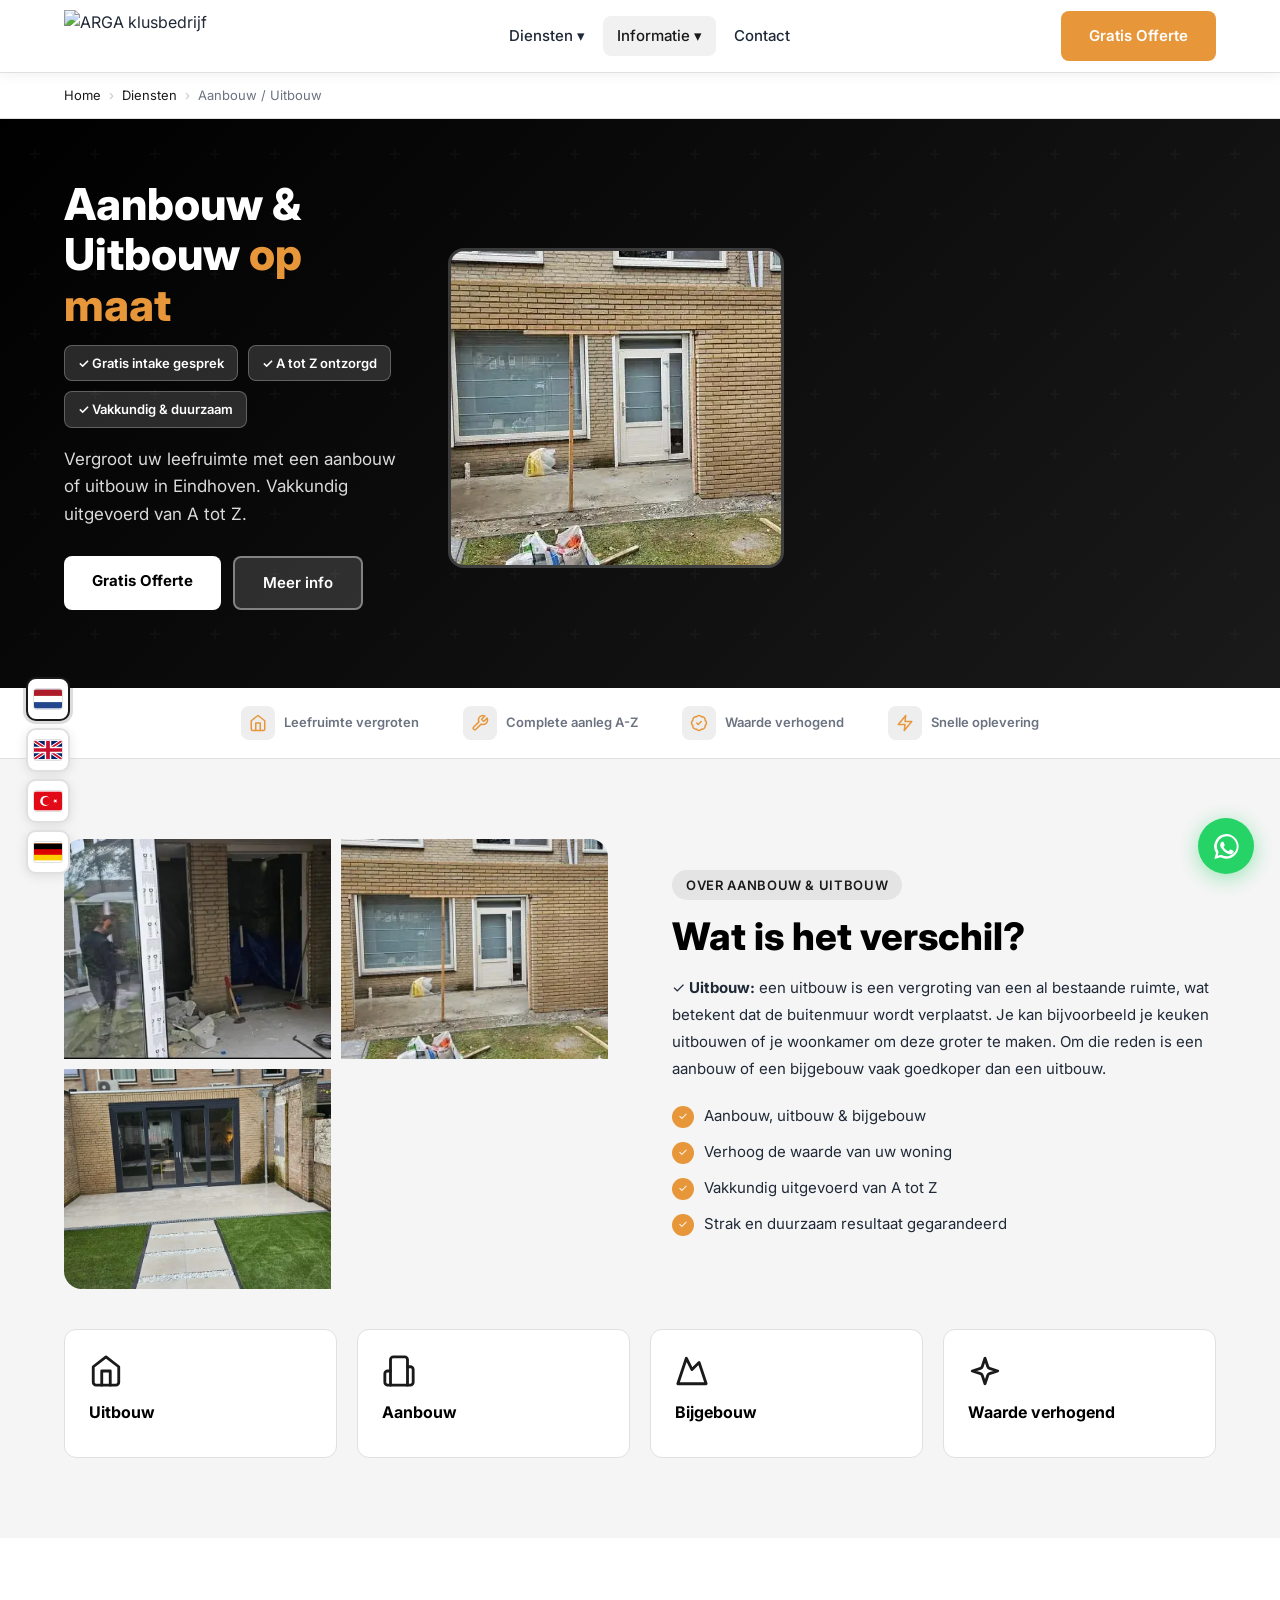
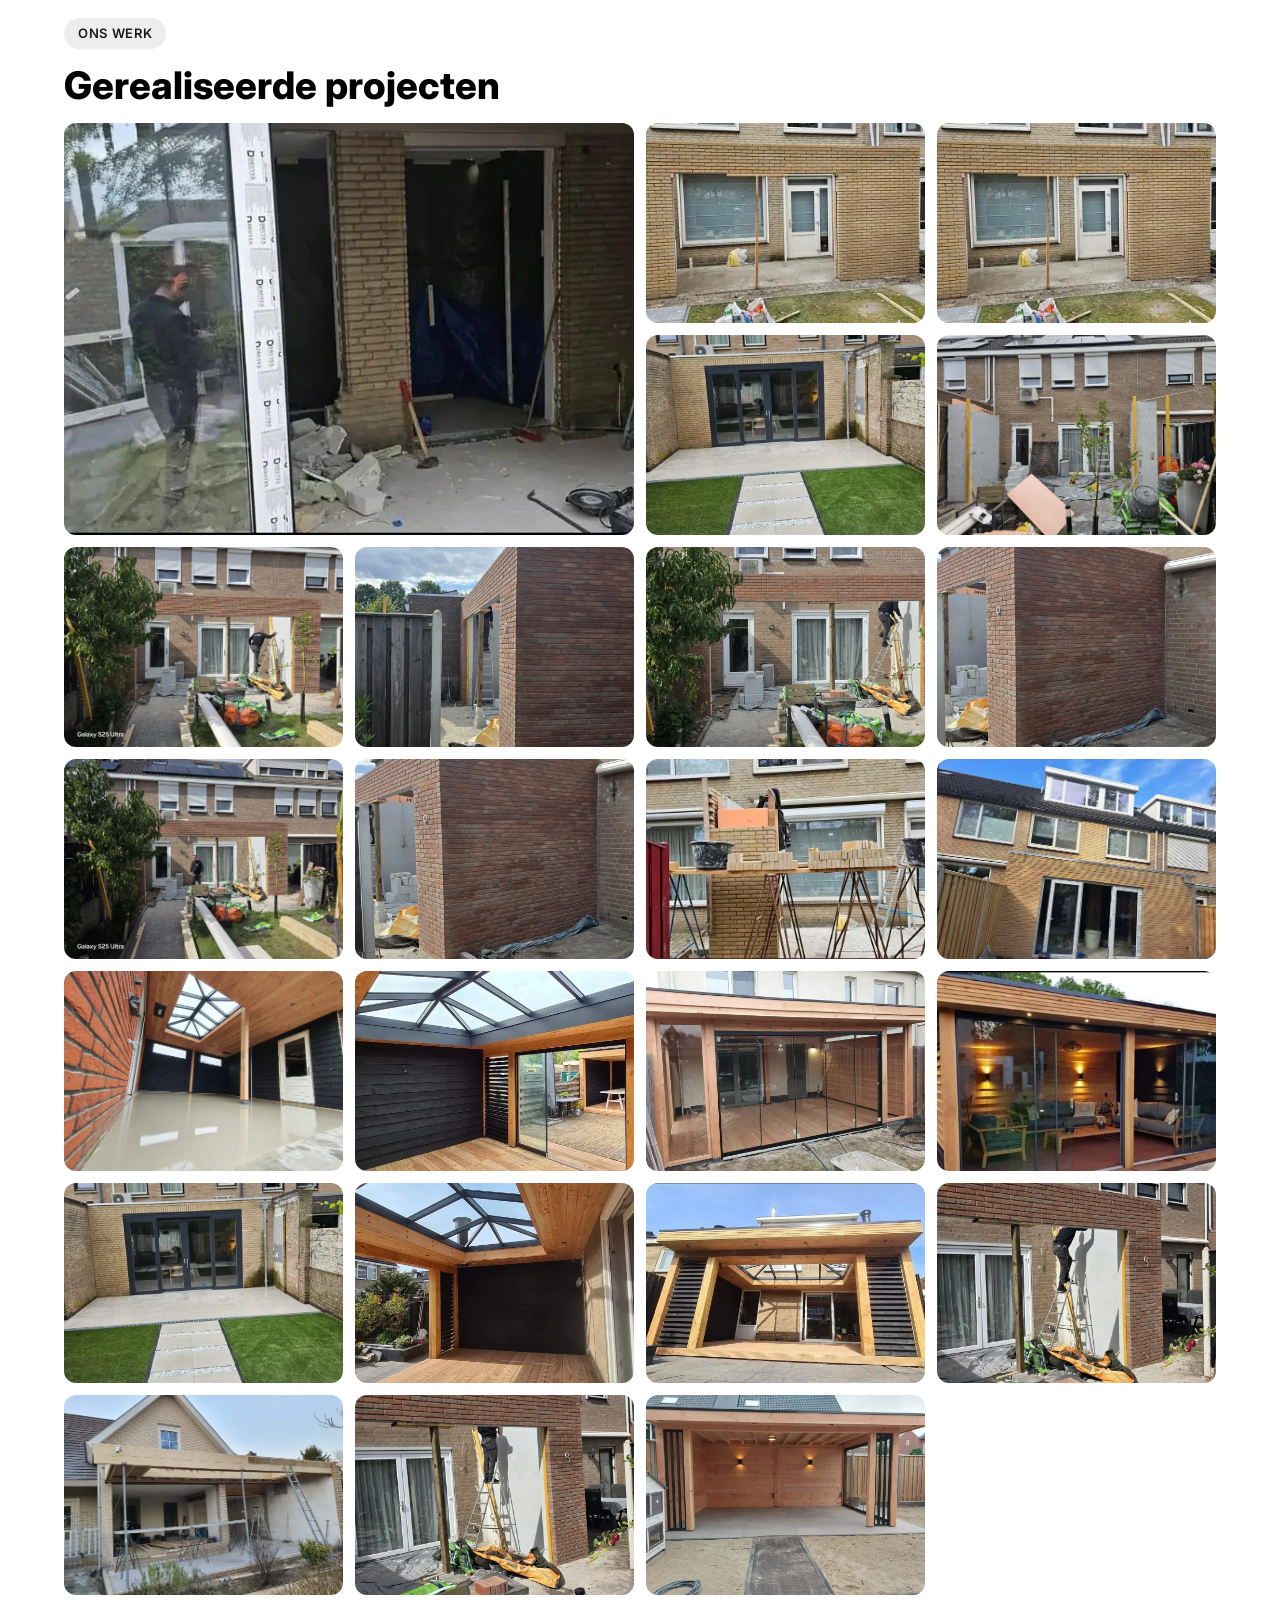
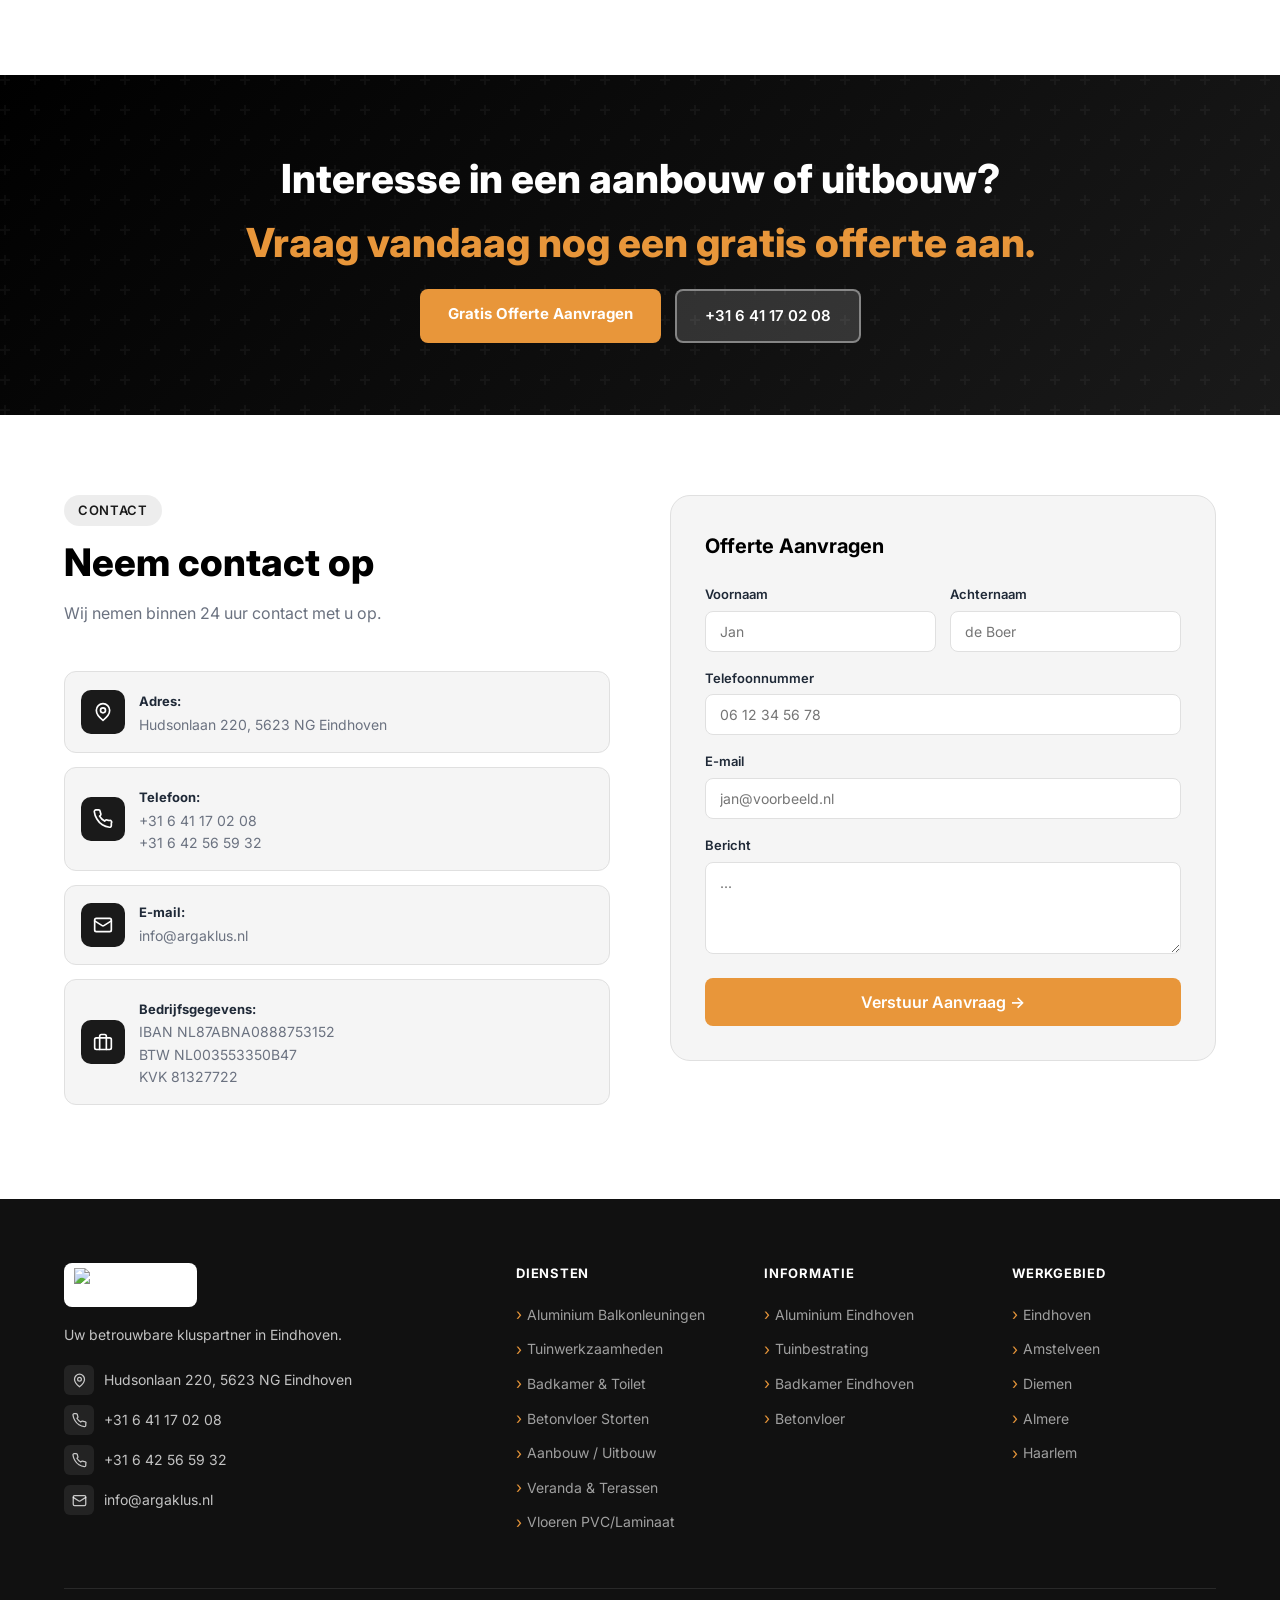
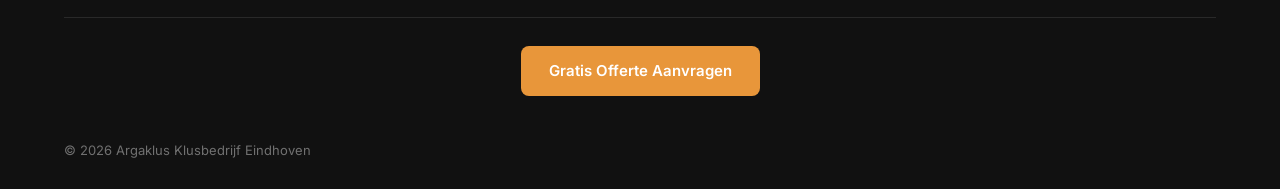
==== commit a80b307a: "perf: optimal font loading + image resize/recompress Font loading (render-blocking + font-swap both " ====
--- a/aanbouw-uitbouw.html
+++ b/aanbouw-uitbouw.html
@@ -5,94 +5,22 @@
 <meta name="viewport" content="width=device-width, initial-scale=1.0" />
 <title>Aanbouw & Uitbouw Eindhoven – Argaklus Eindhoven</title>
 <meta name="description" content="Professionele aanbouw en uitbouw in Eindhoven van A tot Z. Vergroot uw leefruimte met een vakkundige aanbouw of uitbouw." />
+<script>
+(function(){
+  var l=localStorage.getItem('argaklus-lang');
+  var langs=['nl','en','tr','de'];
+  var lang=(l&&langs.includes(l))?l:'nl';
+  if(lang!=='nl'){
+    document.documentElement.setAttribute('data-init-lang',lang);
+  }
+})();
+</script>
 <link rel="preconnect" href="https://fonts.googleapis.com" />
-<link rel="preconnect" href="https://fonts.gstatic.com" crossorigin /><link rel="preload" href="https://fonts.googleapis.com/css2?family=Inter:wght@300;400;500;600;700;800&display=swap" as="style" onload="this.onload=null;this.rel='stylesheet'" /><noscript><link rel="stylesheet" href="https://fonts.googleapis.com/css2?family=Inter:wght@300;400;500;600;700;800&display=swap" /></noscript>
-<style>:root{--primary:#1a1a1a;--primary-light:#333333;--primary-dark:#000000;--accent:#E8963A;--accent-dark:#cf7d25;--dark:#111111;--text:#1F2937;--text-light:#6B7280;--bg:#F5F5F5;--white:#FFFFFF;--border:#E0E0E0;--shadow:0 4px 24px rgba(0,0,0,.10);--radius:12px}
-*,*::before,*::after{box-sizing:border-box;margin:0;padding:0}
-.container{max-width:1200px;margin:0 auto;padding:0 24px}
-.btn{display:inline-block;padding:13px 28px;border-radius:8px;font-weight:600;font-size:15px;cursor:pointer;transition:all .25s;border:none;font-family:inherit}
-.btn-primary{background:var(--accent);color:var(--white)}
-.btn-primary:hover{background:var(--accent-dark);transform:translateY(-2px);box-shadow:0 6px 20px rgba(232,150,58,.4)}
-.btn-outline{background:transparent;color:var(--primary);border:2px solid var(--primary)}
-.btn-outline:hover{background:var(--primary);color:var(--white)}
-.btn-white{background:var(--white);color:var(--primary-dark);font-weight:700}
-.btn-white:hover{background:var(--accent);color:var(--white);transform:translateY(-2px)}
-.btn-ghost{background:rgba(255,255,255,.15);color:var(--white);border:2px solid rgba(255,255,255,.4)}
-.btn-ghost:hover{background:rgba(255,255,255,.25)}
-.btn-accent{background:var(--accent);color:white;font-weight:700}
-.btn-accent:hover{background:var(--accent-dark);transform:translateY(-2px)}
-[data-lang]{display:none !important}
-[data-lang].lang-active{display:block !important}
-span[data-lang].lang-active,strong[data-lang].lang-active,a[data-lang].lang-active,li[data-lang].lang-active{display:inline !important}
-label[data-lang].lang-active{display:block !important}
-option[data-lang].lang-active{display:block !important}
-.navbar{position:sticky;top:0;z-index:1000;background:var(--white);border-bottom:1px solid var(--border);box-shadow:0 2px 12px rgba(0,0,0,.06)}
-.navbar__inner{display:flex;align-items:center;justify-content:space-between;height:72px}
-.navbar__logo{display:flex;align-items:center}
-.navbar__logo img{height:52px;width:auto;display:block}
-.navbar__menu{display:flex;align-items:center;gap:4px}
-.navbar__menu>li{position:relative}
-.navbar__menu>li>a{display:flex;align-items:center;gap:4px;padding:8px 14px;border-radius:8px;font-weight:500;font-size:15px;color:var(--text);transition:all .2s}
-.navbar__menu>li>a:hover,.navbar__menu>li>a.active{background:rgba(26,26,26,.06);color:var(--primary)}
-.navbar__menu>li::after{content:'';position:absolute;left:0;top:100%;width:100%;height:10px}
-.navbar__menu>li:hover .dropdown{opacity:1;pointer-events:all;transform:translateY(0)}
-.navbar__right{display:flex;align-items:center;gap:14px}
-.navbar__burger{display:none;flex-direction:column;justify-content:center;gap:5px;width:40px;height:40px;background:none;border:none;cursor:pointer;padding:6px;border-radius:8px}
-.navbar__burger span{display:block;width:22px;height:2px;background:var(--text);border-radius:2px;transition:all .3s}
-.navbar__burger.open span:nth-child(1){transform:translateY(7px) rotate(45deg)}
-.navbar__burger.open span:nth-child(2){opacity:0}
-.navbar__burger.open span:nth-child(3){transform:translateY(-7px) rotate(-45deg)}
-.hero{background:linear-gradient(135deg,var(--primary-dark) 0%,var(--primary) 60%,var(--primary-light) 100%);color:var(--white);padding:80px 0 70px;position:relative;overflow:hidden}
-.hero::before{content:'';position:absolute;inset:0;background:url("data:image/svg+xml,%3Csvg width='60' height='60' viewBox='0 0 60 60' xmlns='http://www.w3.org/2000/svg'%3E%3Cg fill='none'%3E%3Cg fill='%23ffffff' fill-opacity='0.04'%3E%3Cpath d='M36 34v-4h-2v4h-4v2h4v4h2v-4h4v-2h-4zm0-30V0h-2v4h-4v2h4v4h2V6h4V4h-4zM6 34v-4H4v4H0v2h4v4h2v-4h4v-2H6zM6 4V0H4v4H0v2h4v4h2V6h4V4H6z'/%3E%3C/g%3E%3C/g%3E%3C/svg%3E")}
-.hero__inner{display:grid;grid-template-columns:1fr 1fr;gap:56px;align-items:center;position:relative}
-.hero-feature{margin-bottom:28px;max-width:540px}
-.hero-feature__label{display:block;color:var(--white);font-size:clamp(32px,5vw,52px);font-weight:800;line-height:1.1;letter-spacing:0;margin-bottom:14px}
-.hero-feature p{margin:0;color:rgba(255,255,255,.86);font-size:17px;line-height:1.55}
-.hero h1{font-size:clamp(32px,5vw,52px);font-weight:800;line-height:1.1;margin-bottom:18px}
-.hero h1 span{color:var(--accent)}
-.hero p.hero-lead{font-size:17px;opacity:.85;margin-bottom:28px;max-width:460px}
-.hero__buttons{display:flex;gap:12px;flex-wrap:wrap;margin-bottom:28px}
-.hero__slideshow{width:100%;height:400px;position:relative;border-radius:20px;overflow:hidden;border:3px solid rgba(255,255,255,.2)}
-.hero__slideshow--bg{width:100%;height:min(400px,28vw);min-height:250px;margin:0 0 10px;border-radius:18px;border-color:rgba(255,255,255,.22)}
-.hero__slideshow img{position:absolute;inset:0;width:100%;height:100%;object-fit:cover;opacity:0;transition:opacity .8s}
-.hero__slideshow img.active{opacity:1}
-.hero__stats{display:flex;gap:10px}
-.hero__stat{background:rgba(255,255,255,.95);border-radius:10px;padding:10px 14px;flex:1;text-align:center}
-.hero__stat strong{display:block;font-size:20px;font-weight:800;color:var(--primary)}
-.hero__stat span{font-size:11px;color:var(--text-light);font-weight:500}
-.page-hero{padding:64px 0;background:linear-gradient(135deg,var(--primary-dark) 0%,var(--primary) 70%,var(--primary-light) 100%);color:white;position:relative;overflow:hidden}
-.page-hero::before{content:'';position:absolute;inset:0;background:url("data:image/svg+xml,%3Csvg width='60' height='60' viewBox='0 0 60 60' xmlns='http://www.w3.org/2000/svg'%3E%3Cg fill='none'%3E%3Cg fill='%23ffffff' fill-opacity='0.04'%3E%3Cpath d='M36 34v-4h-2v4h-4v2h4v4h2v-4h4v-2h-4zm0-30V0h-2v4h-4v2h4v4h2V6h4V4h-4zM6 34v-4H4v4H0v2h4v4h2v-4h4v-2H6zM6 4V0H4v4H0v2h4v4h2V6h4V4H6z'/%3E%3C/g%3E%3C/g%3E%3C/svg%3E")}
-.page-hero__inner{position:relative;max-width:720px}
-.page-hero h1{font-size:clamp(28px,4.5vw,48px);font-weight:800;line-height:1.15;margin-bottom:14px}
-.page-hero p{font-size:17px;opacity:.85;margin-bottom:28px}
-.page-hero__tag{display:inline-flex;align-items:center;gap:8px;background:rgba(255,255,255,.15);border:1px solid rgba(255,255,255,.25);border-radius:100px;padding:6px 16px;font-size:13px;font-weight:600;margin-bottom:20px}
-.breadcrumb{background:var(--white);border-bottom:1px solid var(--border);padding:12px 0}
-.breadcrumb__inner{display:flex;align-items:center;gap:8px;font-size:13px;color:var(--text-light)}
-.breadcrumb__inner a{color:var(--primary)}
-.breadcrumb__inner a:hover{text-decoration:underline}
-.breadcrumb__inner .sep{opacity:.4}
-.trust-bar{background:var(--white);border-bottom:1px solid var(--border);padding:18px 0}
-.trust-bar__inner{display:flex;align-items:center;justify-content:center;gap:44px;flex-wrap:wrap}
-.img-gallery img,.img-single img,.gallery-item img,.page-hero__img img,.detail-hero__img img,.overlay-card img,.hero__slideshow img{cursor:zoom-in}
-.mobile-menu-overlay .btn{text-align:center;margin:14px 0 0}
-@media (max-width:960px){.hero__inner,.service-block__inner,.contact-grid{grid-template-columns:1fr;gap:36px}
-.hero__slideshow{height:280px}
-.hero__stats{flex-wrap:wrap}
-.hero__stat{min-width:120px}
-@media (max-width:640px){.navbar__menu{display:none}
-.navbar__right .btn{display:none}
-.navbar__burger{display:flex}
-.trust-bar__inner{gap:16px}
-.hero__inner{gap:28px}
-.hero__stats{gap:8px}
-.hero__stat{padding:10px 10px}
-.hero__stat strong{font-size:17px}
-.hero-feature{margin-bottom:22px}
-.hero-feature p{font-size:15px;line-height:1.5}
-.hero h1{margin-top:10px}
-.trust-bar{display:none}
-.navbar__logo img{height:38px}</style>
-<link rel="preload" href="style.css?v=15" as="style" onload="this.onload=null;this.rel='stylesheet'" /><noscript><link rel="stylesheet" href="style.css?v=15" /></noscript>
+<link rel="preconnect" href="https://fonts.gstatic.com" crossorigin />
+<link rel="preload" href="https://fonts.gstatic.com/s/inter/v20/UcC73FwrK3iLTeHuS_nVMrMxCp50SjIa1ZL7W0Q5nw.woff2" as="font" type="font/woff2" crossorigin />
+<link rel="preload" href="https://fonts.googleapis.com/css2?family=Inter:wght@300;400;500;600;700;800&display=swap" as="style" onload="this.onload=null;this.rel='stylesheet'" />
+<noscript><link rel="stylesheet" href="https://fonts.googleapis.com/css2?family=Inter:wght@300;400;500;600;700;800&display=swap" /></noscript>
+<link rel="stylesheet" href="style.css?v=15" />
 <style>
 .page-hero{background:linear-gradient(135deg,var(--primary-dark),var(--primary));color:white;padding:60px 0 50px;position:relative;overflow:hidden}
 .page-hero::before{content:'';position:absolute;inset:0;opacity:.4;background:url("data:image/svg+xml,%3Csvg width='60' height='60' viewBox='0 0 60 60' xmlns='http://www.w3.org/2000/svg'%3E%3Cg fill='none'%3E%3Cg fill='%23ffffff' fill-opacity='0.06'%3E%3Cpath d='M36 34v-4h-2v4h-4v2h4v4h2v-4h4v-2h-4z'/%3E%3C/g%3E%3C/g%3E%3C/svg%3E")}
@@ -117,7 +45,7 @@
 </head>
 <body><nav class="navbar"><div class="container"><div class="navbar__inner">
 <a href="index.html" class="navbar__logo">
-  <img src="https://argaklus.nl/img/logo.png" alt="ARGA klusbedrijf" width="140" height="42" />
+  <img width="140" height="42" src="https://argaklus.nl/img/logo.png" alt="ARGA klusbedrijf" />
 </a>
 <ul class="navbar__menu">
 <li><a href="index.html#diensten"><span data-lang="nl" class="lang-active">Diensten &#9662;</span><span data-lang="en">Services &#9662;</span><span data-lang="tr">Hizmetler &#9662;</span></a>
@@ -300,7 +228,7 @@
 <footer class="footer"><div class="container">
 <div class="footer__grid">
 <div class="footer__brand">
-<div class="f-logo"><img src="https://argaklus.nl/img/logo.png" alt="ARGA klusbedrijf" width="140" height="42" /></div>
+<div class="f-logo"><img width="140" height="42" src="https://argaklus.nl/img/logo.png" alt="ARGA klusbedrijf" /></div>
 <p data-lang="nl" class="lang-active">Uw betrouwbare kluspartner in Eindhoven.</p><p data-lang="en">Your reliable partner in Eindhoven.</p><p data-lang="tr">Eindhoven'da güvenilir iş ortağınız.</p>
 <div class="fci"><div class="icon"><svg xmlns="http://www.w3.org/2000/svg" viewBox="0 0 24 24" fill="none" stroke="currentColor" stroke-width="2" stroke-linecap="round" stroke-linejoin="round"><path d="M20 10c0 6-8 12-8 12s-8-6-8-12a8 8 0 0 1 16 0Z"/><circle cx="12" cy="10" r="3"/></svg></div>Hudsonlaan 220, 5623 NG Eindhoven</div>
 <div class="fci"><div class="icon"><svg xmlns="http://www.w3.org/2000/svg" viewBox="0 0 24 24" fill="none" stroke="currentColor" stroke-width="2" stroke-linecap="round" stroke-linejoin="round"><path d="M22 16.92v3a2 2 0 0 1-2.18 2 19.79 19.79 0 0 1-8.63-3.07A19.5 19.5 0 0 1 4.69 12 19.79 19.79 0 0 1 1.61 3.38 2 2 0 0 1 3.6 1h3a2 2 0 0 1 2 1.72c.127.96.361 1.903.7 2.81a2 2 0 0 1-.45 2.11L7.91 8.5a16 16 0 0 0 6 6l.92-.92a2 2 0 0 1 2.11-.45c.907.339 1.85.573 2.81.7A2 2 0 0 1 22 16.92z"/></svg></div>+31 6 41 17 02 08</div>
